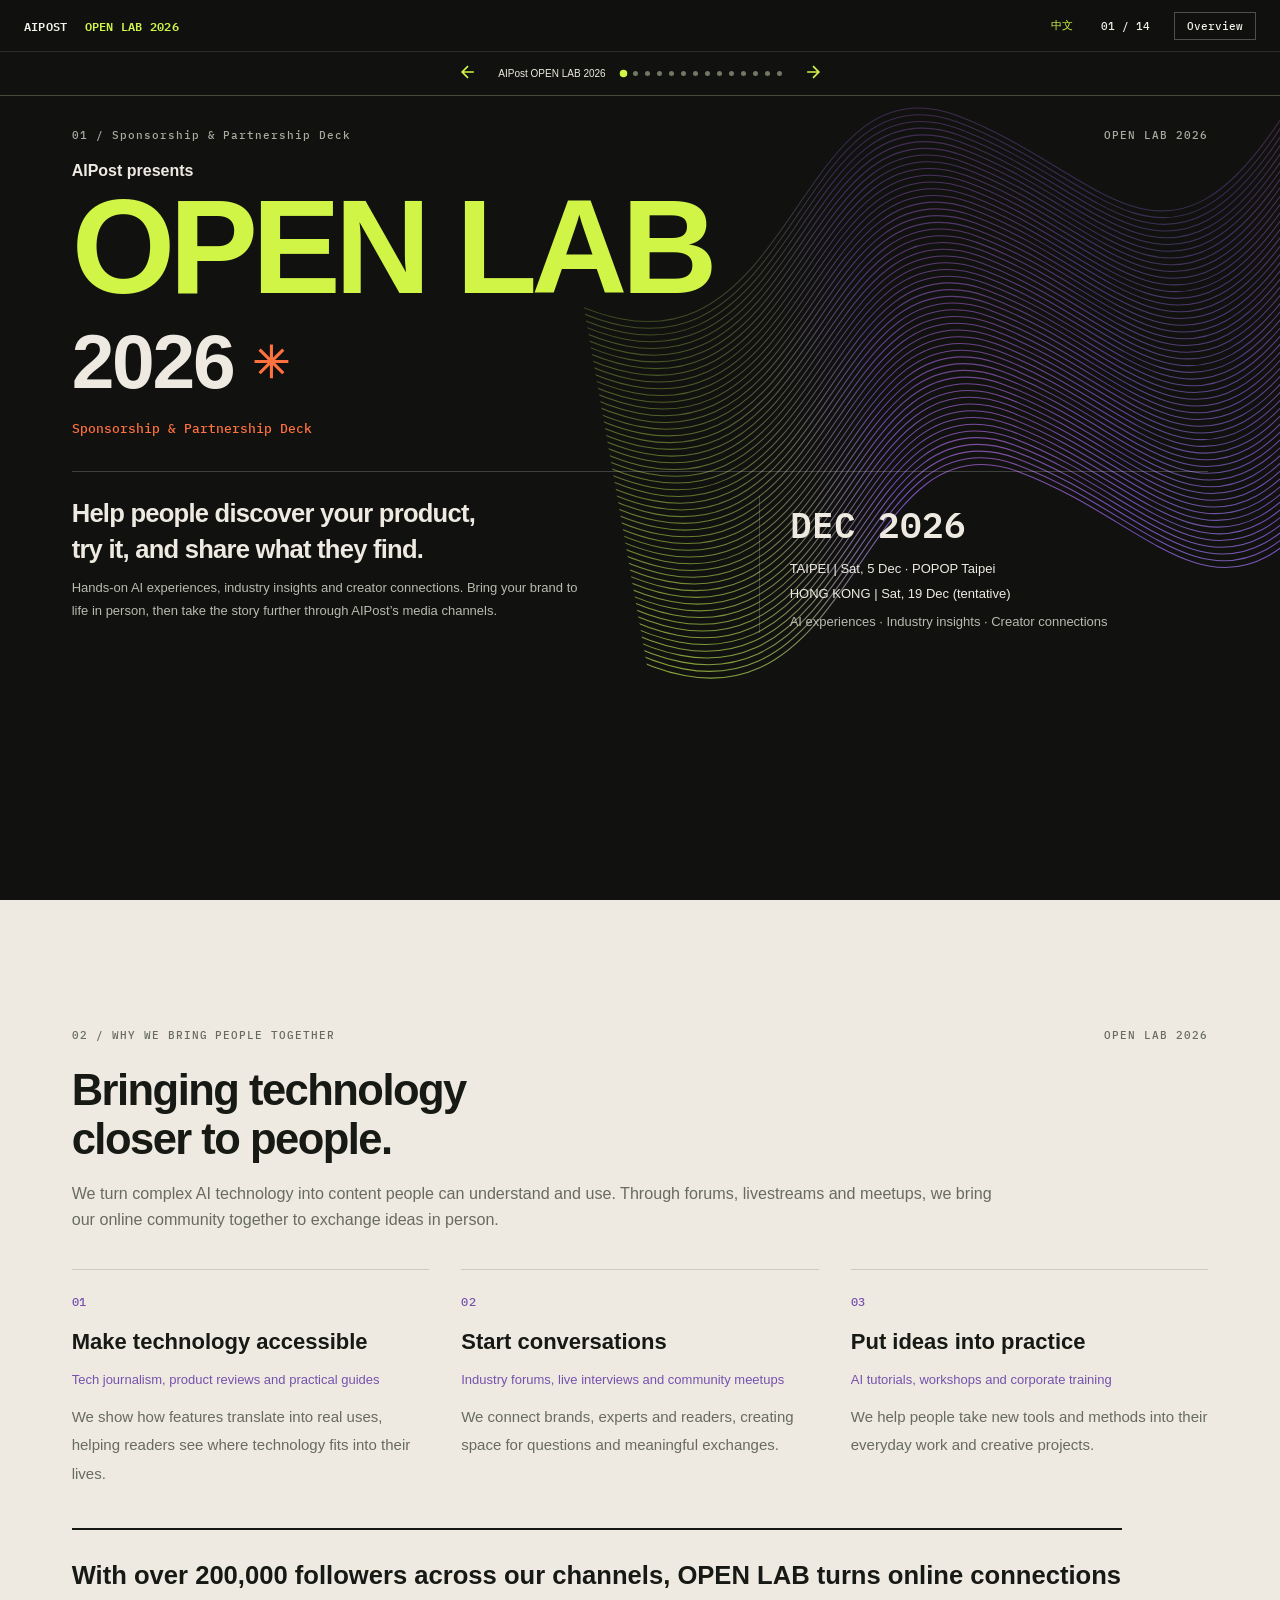
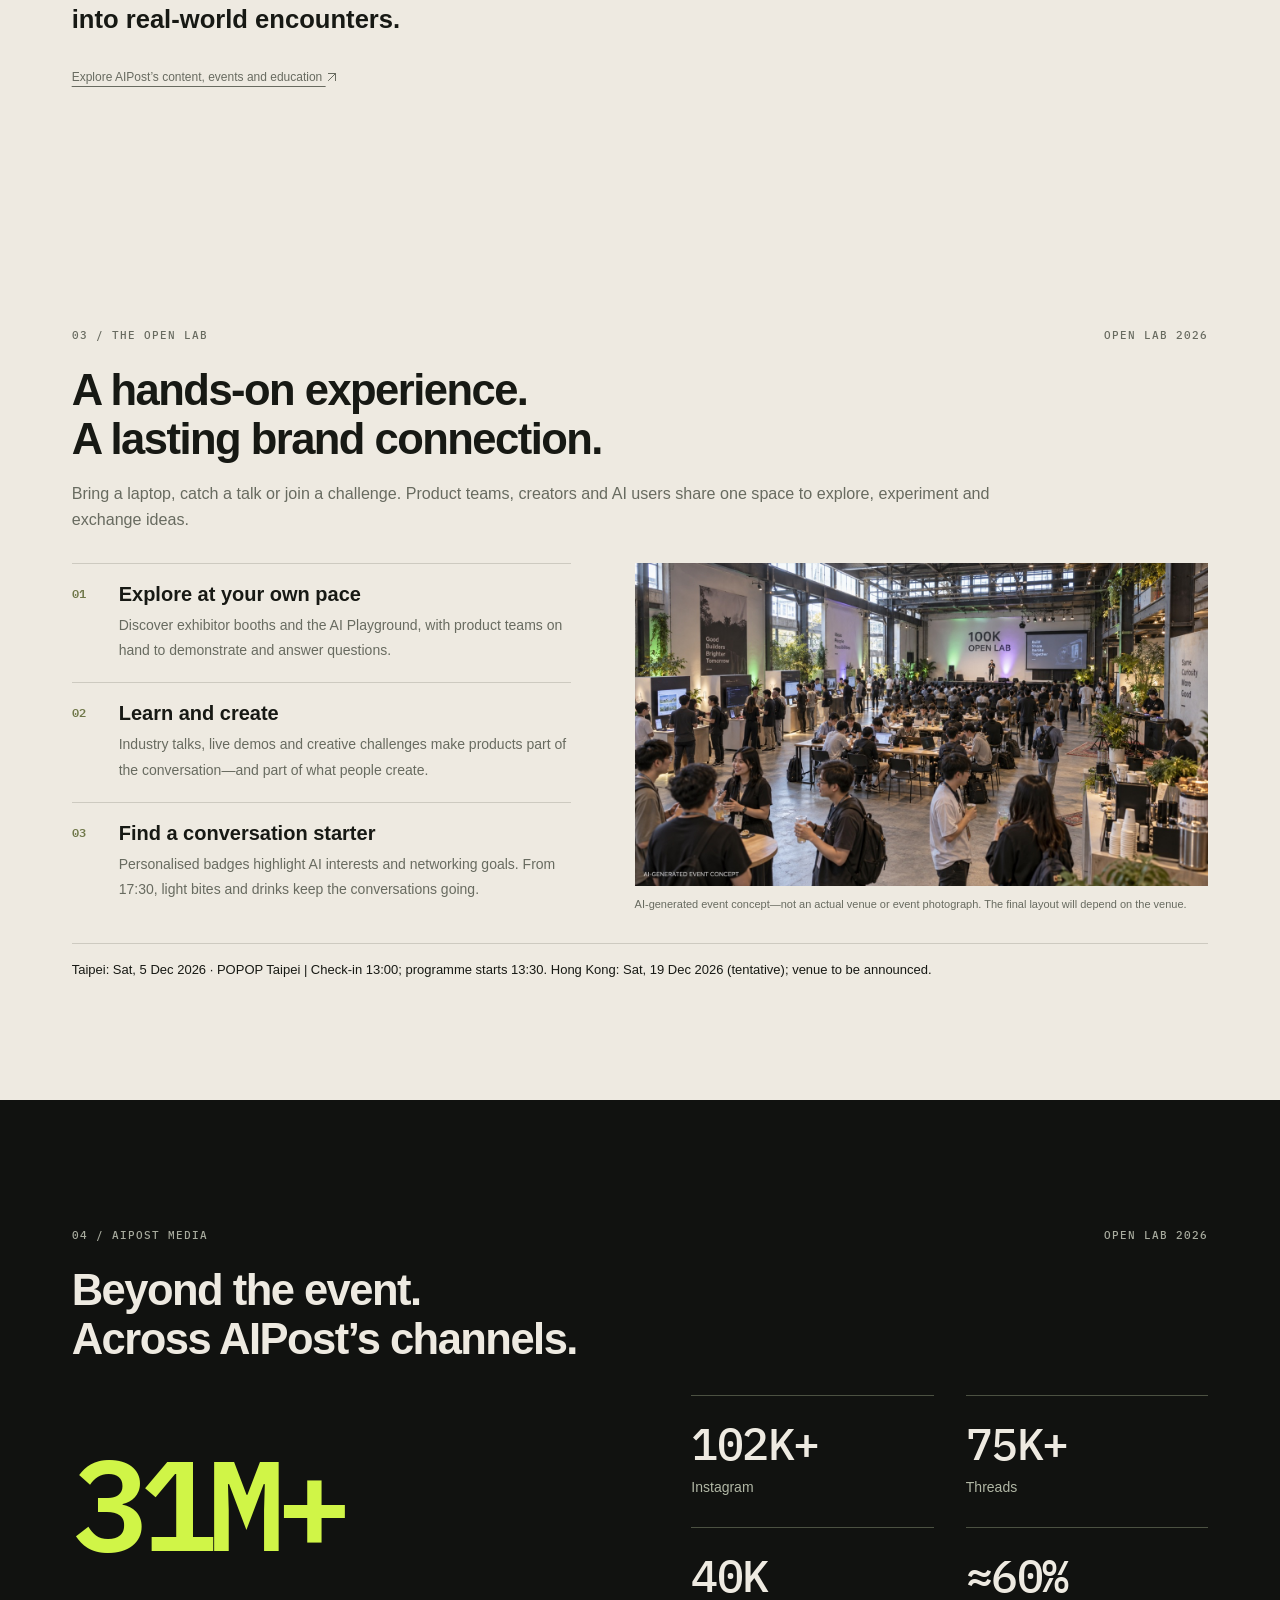
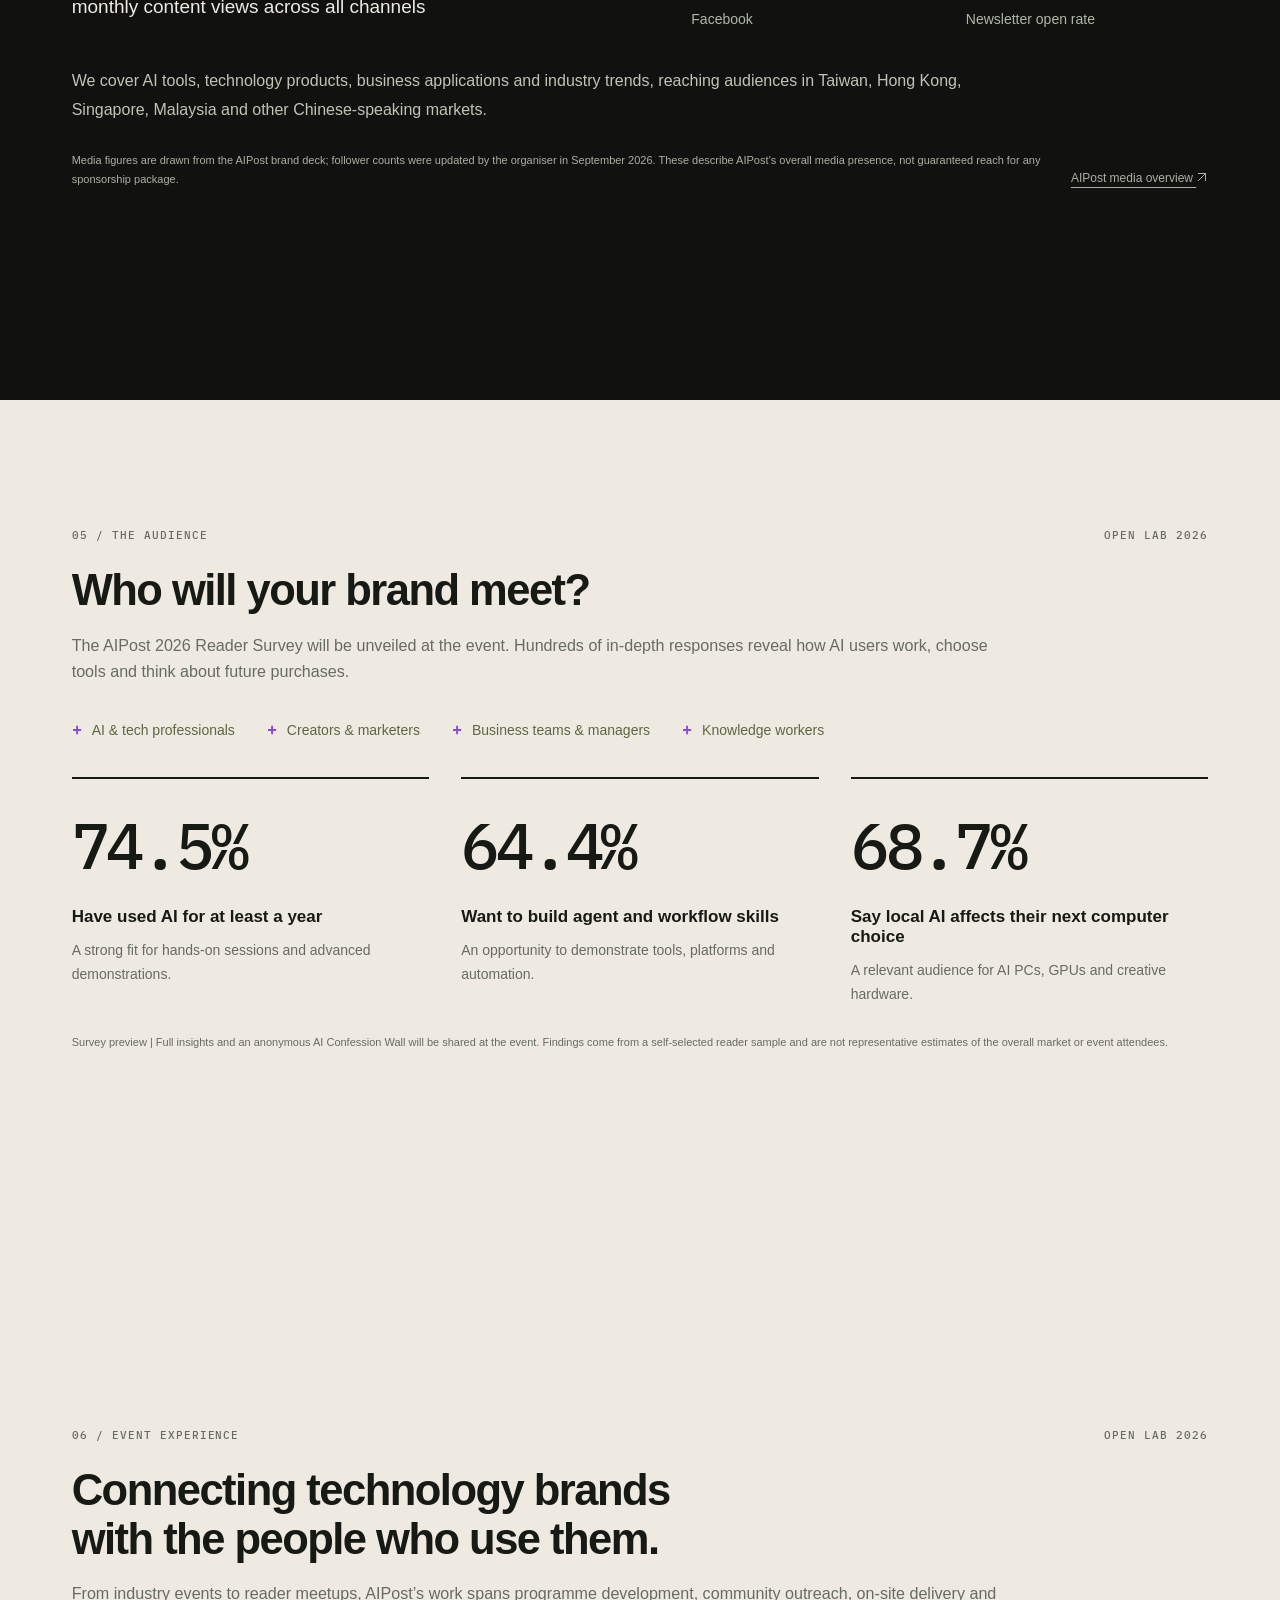
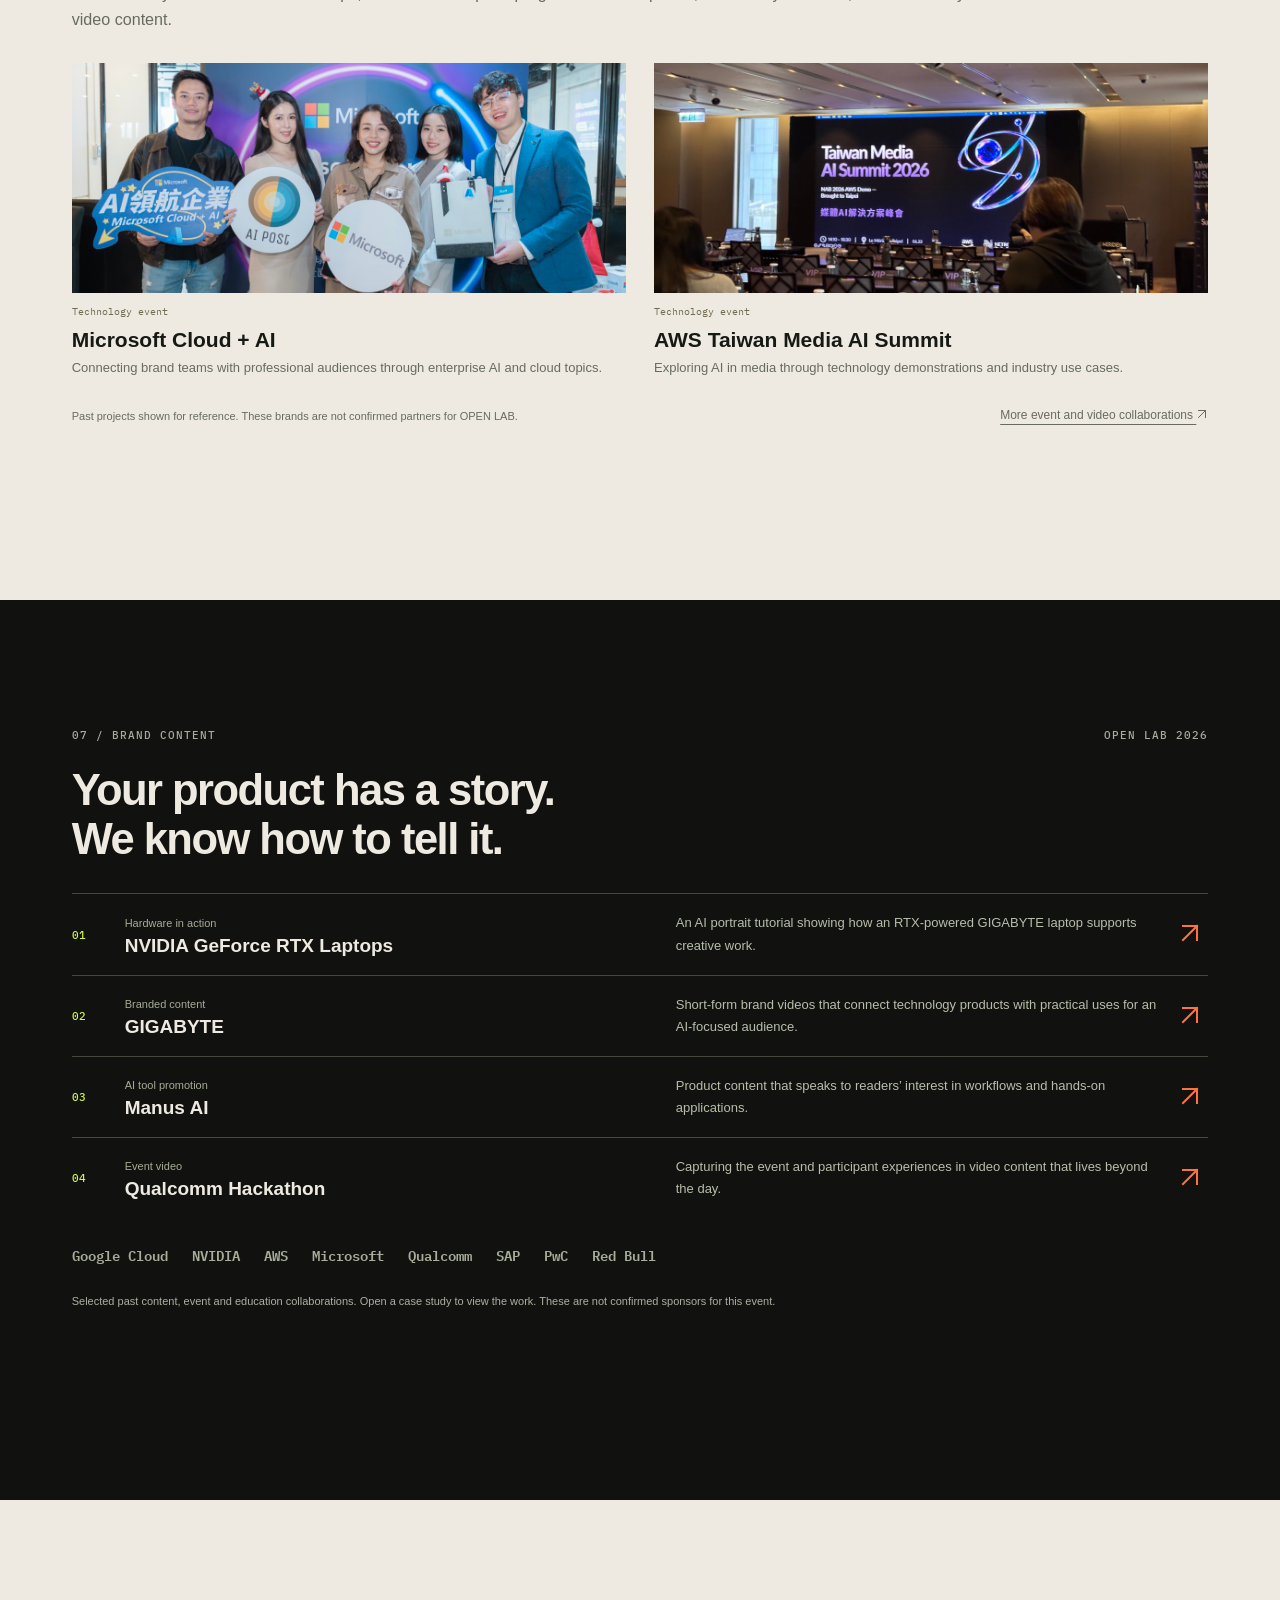
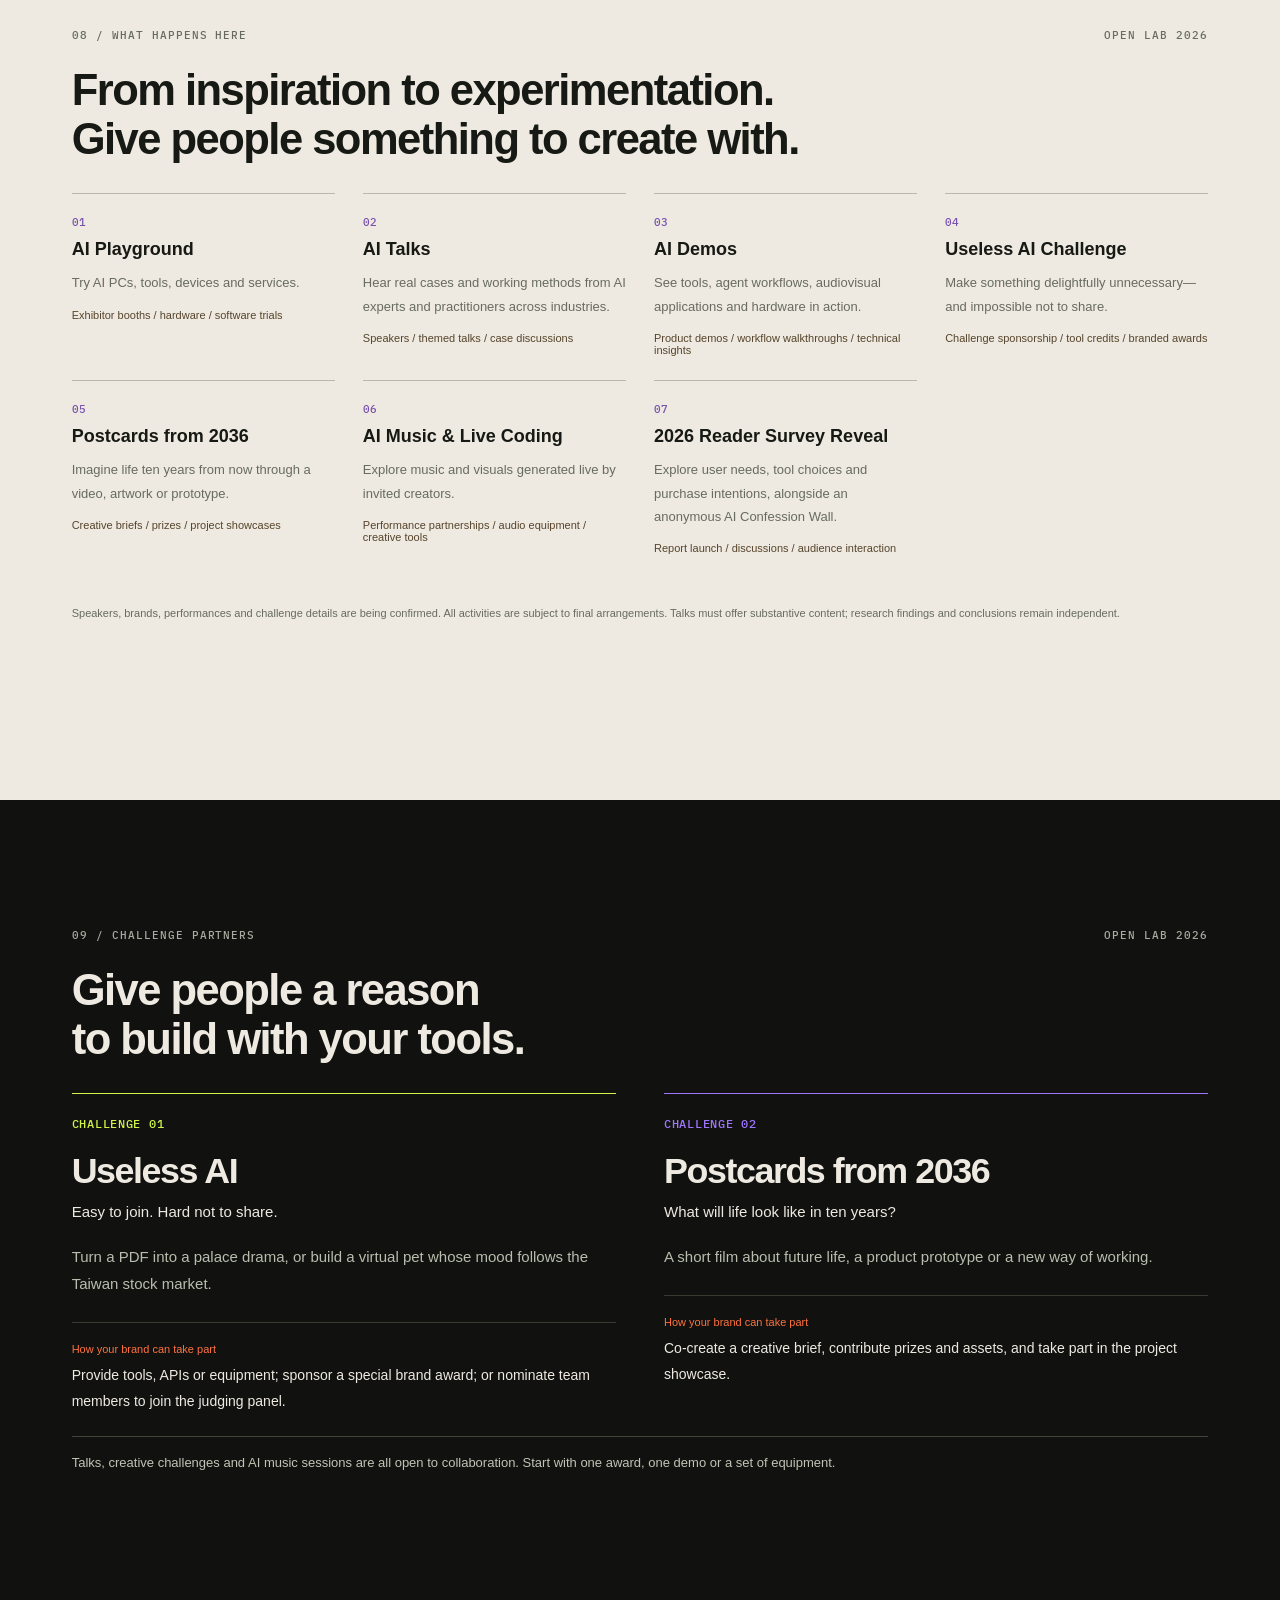
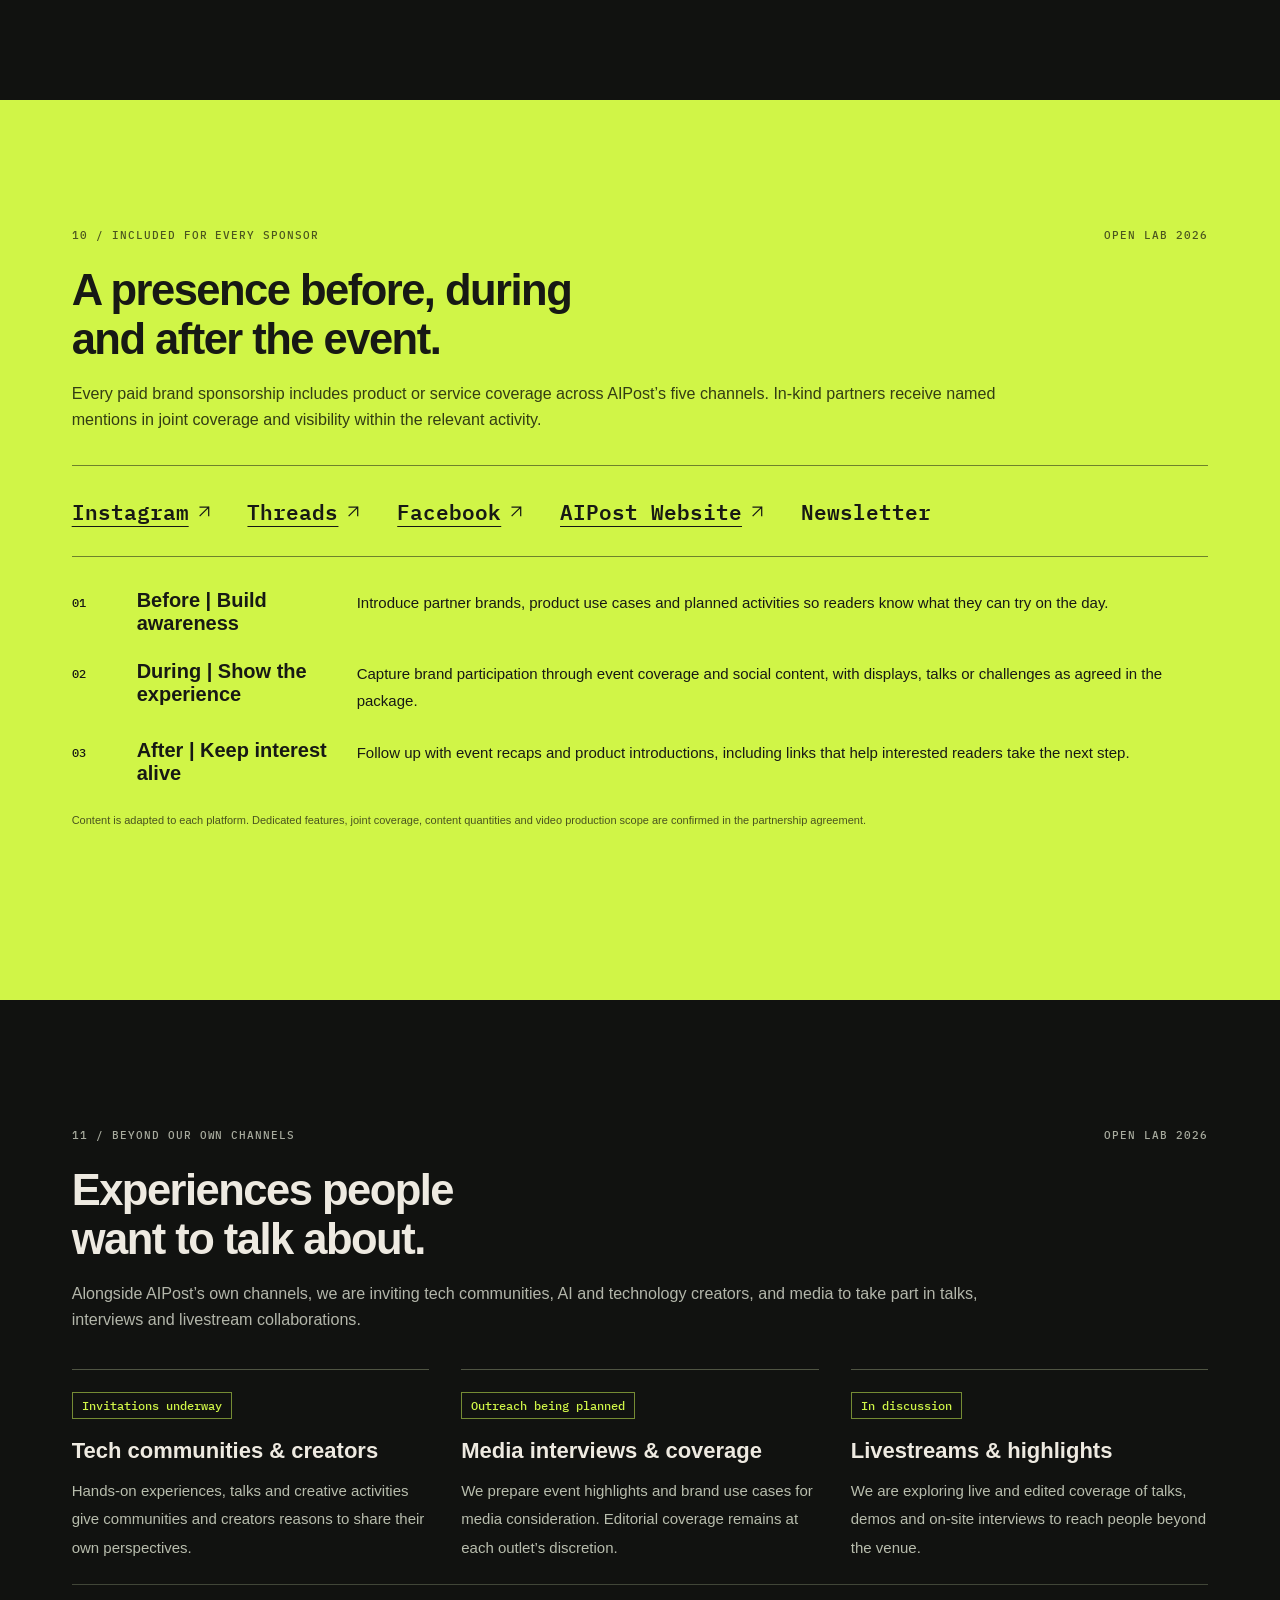
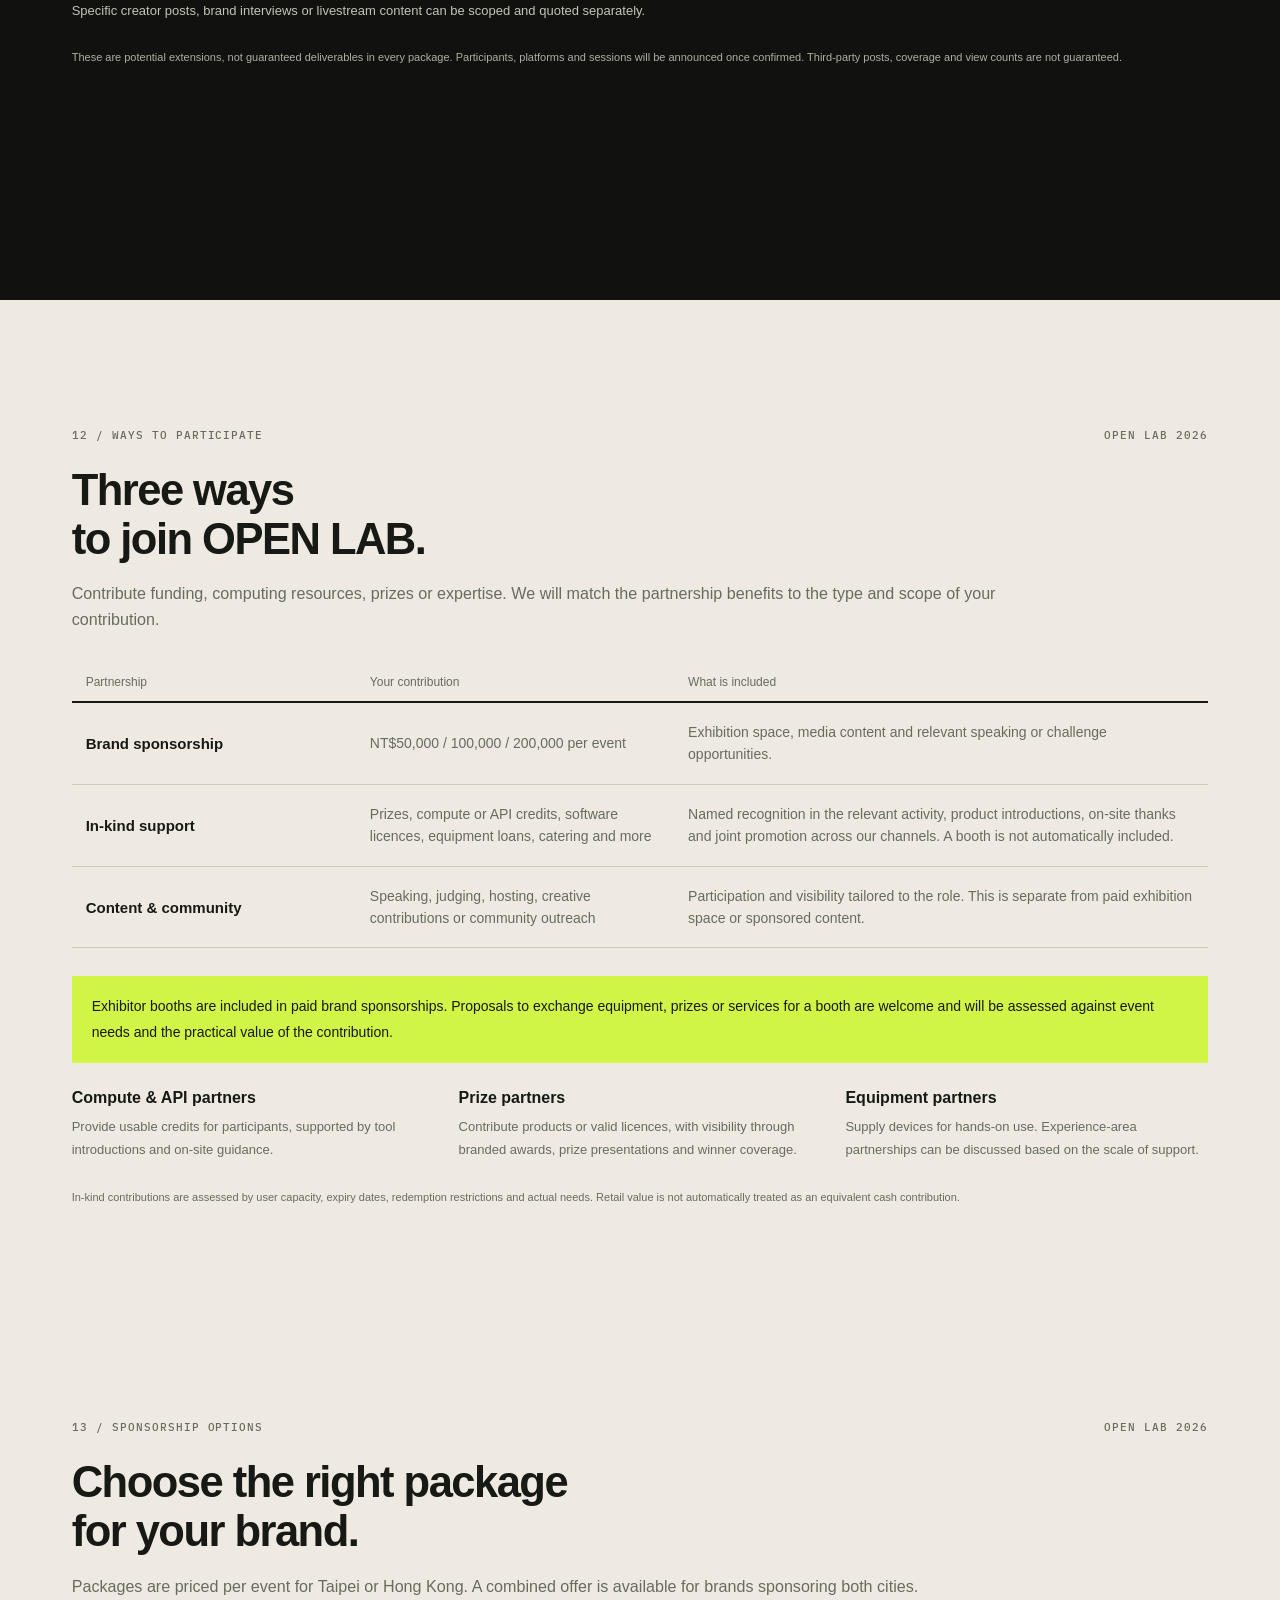
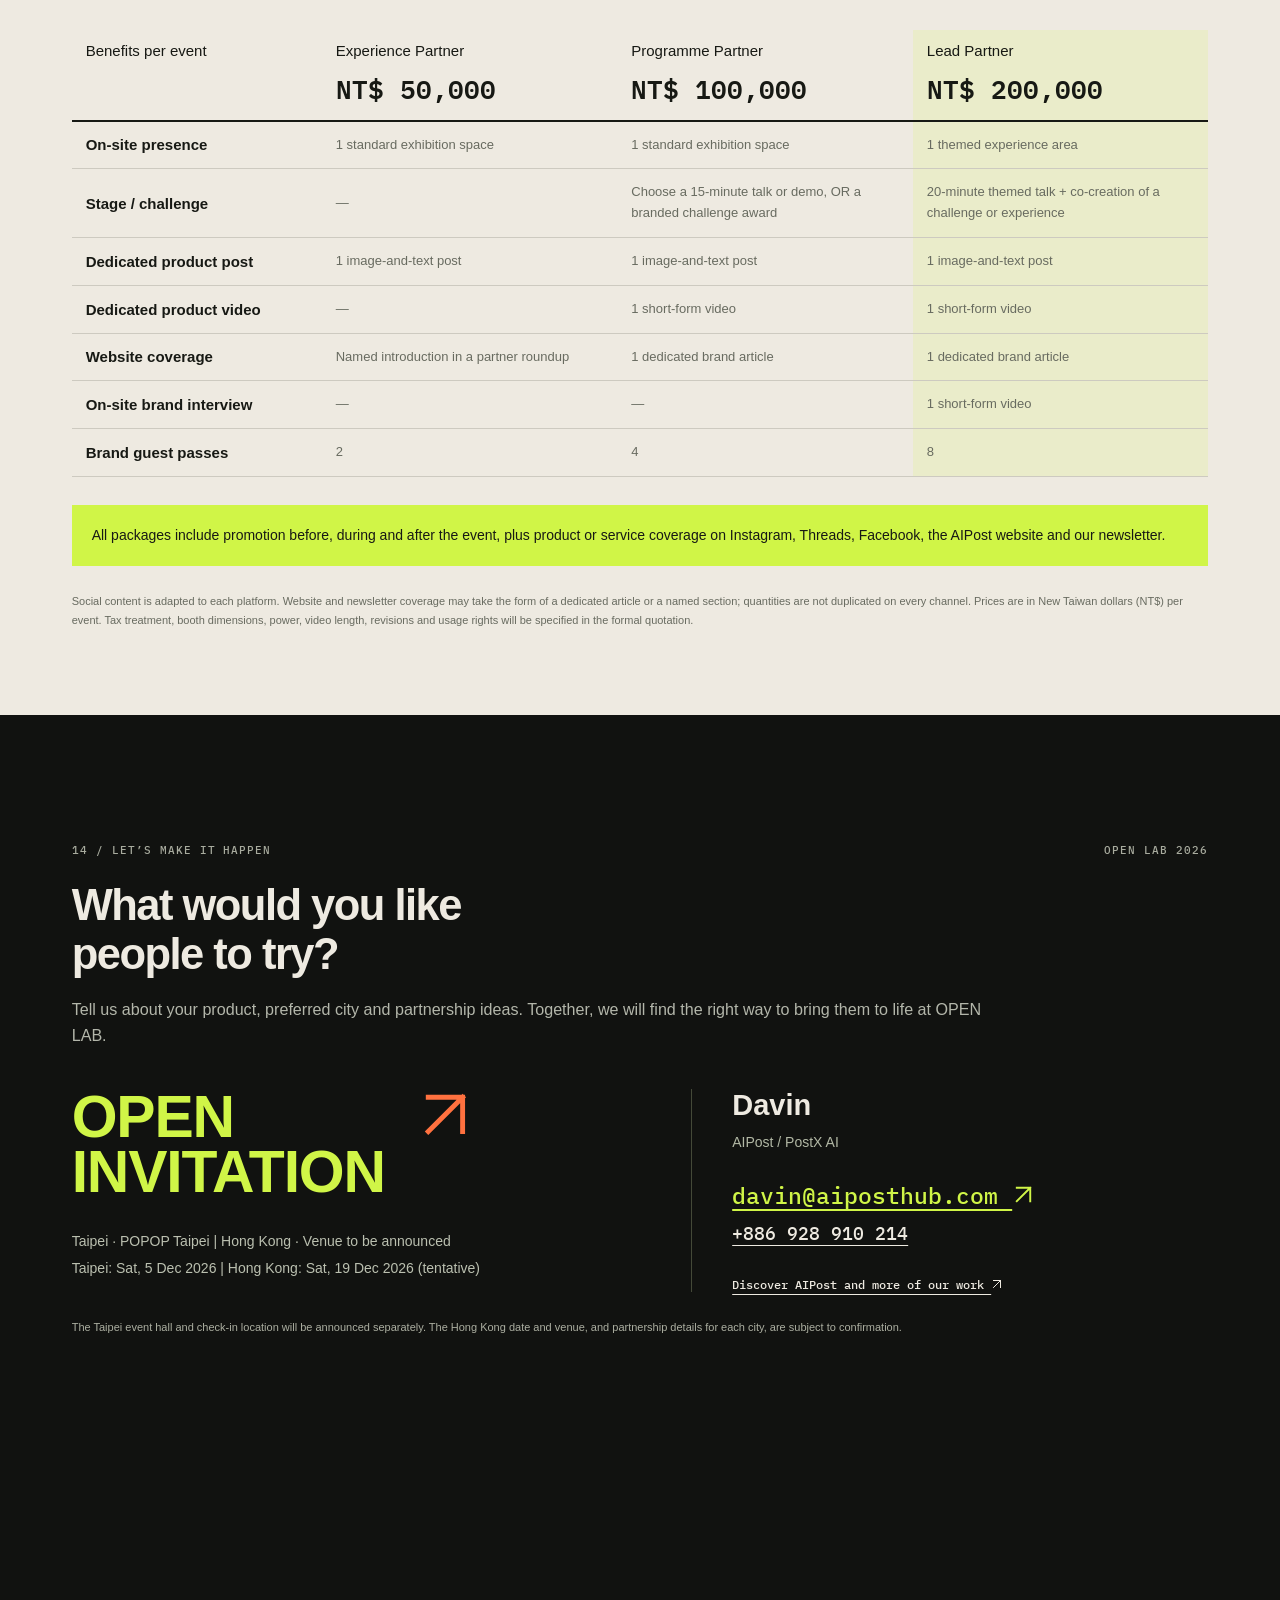
==== en/index.html @ 41d1b1c0 "Add complete English OPEN LAB partnership deck and language switching" ====
<!doctype html>
<html lang="en">
<head>
  <meta charset="utf-8">
  <meta name="viewport" content="width=device-width, initial-scale=1">
  <meta name="description" content="AIPost OPEN LAB 2026: hands-on AI experiences, industry insights and creator connections. Explore sponsorship opportunities in Taipei on 5 December and Hong Kong on 19 December (tentative).">
  <title>AIPost OPEN LAB 2026 — Sponsorship &amp; Partnership Deck</title>
  <link rel="preconnect" href="https://fonts.googleapis.com">
  <link rel="preconnect" href="https://fonts.gstatic.com" crossorigin>
  <link href="https://fonts.googleapis.com/css2?family=IBM+Plex+Mono:wght@400;600&family=Noto+Sans+TC:wght@400;500;700;900&display=swap" rel="stylesheet">
  <link rel="stylesheet" href="../styles.css">
</head>
<body>
  <header class="topbar">
    <a class="brand" href="#cover">AIPOST <span>OPEN LAB 2026</span></a>
    <div class="topbar__right"><a id="languageSwitch" href="../" lang="zh-Hant" hreflang="zh-Hant" aria-label="Read in Traditional Chinese">中文</a><span id="counter">01 / 14</span><button id="overviewBtn" type="button" aria-haspopup="dialog">Overview</button></div>
  </header>

  <main id="deck"></main>
  <noscript>Please enable JavaScript to view this partnership deck. Contact: davin@aiposthub.com</noscript>

  <nav class="deck-nav" aria-label="Deck navigation">
    <button id="prevBtn" type="button" aria-label="Previous slide"><svg class="icon" viewBox="0 0 24 24" fill="none" stroke="currentColor" stroke-width="2" aria-hidden="true" focusable="false"><path d="M19 12H5m7-7-7 7 7 7"/></svg></button>
    <span id="pageTitle" class="nav-title"></span>
    <div id="dots" class="deck-nav__dots"></div>
    <button id="nextBtn" type="button" aria-label="Next slide"><svg class="icon" viewBox="0 0 24 24" fill="none" stroke="currentColor" stroke-width="2" aria-hidden="true" focusable="false"><path d="M5 12h14m-7-7 7 7-7 7"/></svg></button>
  </nav>

  <dialog id="overview" class="overview" aria-labelledby="overviewTitle">
    <div class="overview__head"><strong id="overviewTitle">Overview</strong><button id="closeOverview" type="button">Close ×</button></div>
    <div id="overviewGrid" class="overview__grid"></div>
  </dialog>

  <script src="../content.js"></script>
  <script src="../content.en.js"></script>
  <script src="../app.js"></script>
</body>
</html>
---- styles.css ----
:root {
  --black:#111210; --paper:#eeeae1; --ink:#171914; --muted:#686b60;
  --lime:#d0f547; --orange:#ff713f; --purple:#a076ff; --line:#cdcac0;
  --pad:clamp(24px,5.6vw,96px); --mono:"IBM Plex Mono",monospace;
}
*{box-sizing:border-box}
html{scroll-behavior:auto;scroll-padding-top:0}
body{margin:0;background:var(--black);color:var(--ink);font-family:"Noto Sans TC",system-ui,sans-serif;-webkit-font-smoothing:antialiased}
a{color:inherit;text-underline-offset:5px}
button{font:inherit;cursor:pointer}
button:disabled{cursor:default;opacity:.25}
button:focus-visible,a:focus-visible{outline:3px solid var(--orange);outline-offset:5px}
.topbar{position:fixed;z-index:30;top:0;left:0;right:0;height:52px;display:flex;align-items:center;justify-content:space-between;padding:0 24px;background:#111210f5;color:#f2f1ea;border-bottom:1px solid #ffffff1e}
.brand{text-decoration:none;font:600 12px var(--mono);letter-spacing:.02em}
.brand span{margin-left:10px;color:var(--lime)}
.topbar__right{display:flex;align-items:center;gap:24px;font:500 11px var(--mono)}
.topbar button{background:none;color:inherit;border:1px solid #ffffff42;padding:6px 12px;font-size:11px}
.slide{position:relative;min-height:100svh;padding:84px var(--pad) 86px;scroll-snap-align:start;background:var(--paper)}
.dark{background:var(--black);color:var(--paper)}
.lime{background:var(--lime)}
.eyebrow{display:flex;justify-content:space-between;gap:20px;font:500 11px var(--mono);letter-spacing:.09em;margin-bottom:24px;color:var(--muted)}
.dark .eyebrow{color:#a8ab9e}
.lime .eyebrow{color:#4b561e}
.slide-heading{margin-bottom:30px}
h1,h2,h3,h4,p,figure{margin:0}
.slide-heading h2{font-size:clamp(34px,3.65vw,57px);line-height:1.22;font-weight:900;letter-spacing:-.035em;text-wrap:balance}
.slide-heading>p{max-width:940px;font-size:clamp(15px,1.26vw,19px);line-height:1.7;margin-top:18px;color:var(--muted)}
.dark .slide-heading>p{color:#b3b6aa}
.lime .slide-heading>p{color:#333d13}
.slide-foot{margin-top:26px;display:flex;gap:20px;justify-content:space-between;align-items:end;font-size:11px;color:var(--muted);line-height:1.7}
.dark .slide-foot{color:#acafa1}
.lime .slide-foot{color:#4a541f}
.source-link{font-size:12px;white-space:normal;flex-shrink:0}
.mono{font:500 12px var(--mono);letter-spacing:.06em}
.slide--cover{isolation:isolate;display:flex;flex-direction:column;overflow:hidden}
.slide--cover .eyebrow{margin-bottom:20px}
.cover-host{font-size:16px;font-weight:700;margin-bottom:0}
.cover-type{position:relative;z-index:2}
.cover-type h1{display:flex;flex-direction:column;width:max-content;max-width:100%;font-family:Impact,"Arial Black",sans-serif;font-weight:900}
.hundred{color:var(--lime);font-size:clamp(100px,13.1vw,205px);line-height:.97;letter-spacing:-.045em}
.icon{display:inline-block;width:1em;height:1em;vertical-align:-.12em;flex-shrink:0}
.asterisk{display:inline-block;font-size:.48em;line-height:1;vertical-align:35%;margin-left:20px;color:var(--orange)}
.openlab{font-size:clamp(51px,7.1vw,108px);line-height:1;letter-spacing:-.045em}
.deck-label{font:500 13px var(--mono);margin-top:18px;color:var(--orange)}
.signal{position:absolute;right:-8%;top:30px;width:61%;height:77%;z-index:0;opacity:.82;transform:rotate(-10deg);pointer-events:none}
.cover-bottom{position:relative;z-index:2;display:grid;grid-template-columns:1.3fr 1fr;gap:8vw;margin-top:34px;border-top:1px solid #ffffff32;padding-top:24px}
.cover-bottom h2{font-size:clamp(21px,2vw,29px);line-height:1.4;letter-spacing:-.03em}
.cover-bottom>div>p{font-size:13px;color:#b8baaf;line-height:1.7;max-width:510px;margin-top:10px}
.cover-spec{padding-left:30px;border-left:1px solid #ffffff32}
.cover-spec>strong{font:600 clamp(26px,2.8vw,40px) var(--mono)}
.city-labels{display:flex;flex-wrap:wrap;gap:10px 24px;font-size:13px;margin-top:10px}
.cover-spec p b{font:600 24px var(--mono);color:var(--lime);margin-right:10px}
.experience-grid{display:grid;grid-template-columns:1fr 1.15fr;gap:5vw;align-items:start}
.editorial-list article{display:grid;grid-template-columns:35px 1fr;gap:12px;padding:19px 0;border-top:1px solid var(--line)}
.editorial-list article>span{font:600 12px var(--mono);color:#70784a}
.editorial-list h3{font-size:20px;margin-bottom:7px}
.editorial-list p{font-size:14px;line-height:1.8;color:var(--muted)}
.experience-grid figure img{width:100%;height:285px;object-fit:cover;object-position:50% 64%;display:block}
figcaption{font-size:11px;color:var(--muted);margin-top:10px;line-height:1.6}
.fact-strip{border-top:1px solid var(--line);padding-top:16px;margin-top:22px;line-height:1.6;font-size:13px}
.dark .fact-strip{border-color:#414638;color:#c0c4b4}
.reach-grid{display:grid;grid-template-columns:1.05fr 1fr;gap:6vw;align-items:center;margin-top:32px}
.reach-lead strong{font:600 clamp(64px,10vw,155px) var(--mono);letter-spacing:-.07em;color:var(--lime);display:block}
.reach-lead>span{font-size:19px}
.metric-grid{display:grid;grid-template-columns:1fr 1fr;gap:32px}
.metric-grid article{border-top:1px solid #4c5142;padding-top:18px}
.metric-grid strong{font:500 clamp(33px,3.5vw,54px) var(--mono);letter-spacing:-.035em;display:block}
.metric-grid span{display:block;font-size:14px;color:#b1b7a5;margin-top:7px}
.reach-foot{margin-top:40px;font-size:16px;line-height:1.8;max-width:900px;color:#c0c4b5}
.audience-groups{display:flex;flex-wrap:wrap;gap:12px 32px;margin:30px 0;font-size:14px;color:#5e6644}
.audience-groups span:before{content:"+";color:#8b48db;font:600 17px var(--mono);margin-right:10px}
.stat-columns{display:grid;grid-template-columns:repeat(3,1fr);gap:32px;margin-top:35px}
.stat-columns article{padding-top:24px;border-top:2px solid var(--ink)}
.stat-columns strong{font:500 clamp(42px,5vw,76px) var(--mono);letter-spacing:-.05em}
.stat-columns h3{font-size:17px;margin-top:20px}
.stat-columns p{font-size:14px;color:var(--muted);line-height:1.7;margin-top:12px}
.proof-grid{display:grid;grid-template-columns:1fr 1fr;gap:28px}
.proof-grid img{width:100%;height:230px;object-fit:cover;display:block}
.proof-grid figure:nth-child(2) img{object-position:50% 76%}
.proof-grid figcaption>span{font:400 10px var(--mono);color:#726b53}
.proof-grid h3{font-size:21px;line-height:1.4;color:var(--ink);margin:4px 0}
.proof-grid p{font-size:13px}
.case-list a{display:grid;grid-template-columns:35px 1.1fr 1fr 30px;gap:18px;align-items:center;padding:18px 0;border-top:1px solid #45483c;text-decoration:none}
.case-list a:hover h3{color:var(--lime)}
.case-no{font:500 11px var(--mono);color:var(--lime)}
.case-list small{font-size:11px;color:#a6ac96}
.case-list h3{font-size:19px;margin-top:4px}
.case-list p{font-size:13px;line-height:1.7;color:#b7bdab}
.case-list a>span:last-child{font-size:24px;color:var(--orange)}
.partner-names{display:flex;flex-wrap:wrap;gap:10px 24px;margin-top:25px;font:600 14px var(--mono);color:#a8ad9a}
.program-grid{display:grid;grid-template-columns:repeat(3,1fr);gap:0 28px}
.program-grid article{border-top:1px solid #b9b8ab;padding:18px 0 24px}
.program-no{font:500 11px var(--mono);color:#7751ae}
.program-grid h3{font-size:18px;margin:9px 0 11px}
.program-grid p{font-size:13px;line-height:1.8;color:var(--muted)}
.program-grid small{display:block;margin-top:14px;color:#56442b;font-size:11px}
.challenge-grid{display:grid;grid-template-columns:1fr 1fr;gap:48px}
.challenge-grid article{border-top:1px solid var(--lime);padding-top:20px}
.challenge-grid .mono{color:var(--lime)}
.challenge-grid h3{font-size:clamp(24px,2.8vw,40px);letter-spacing:-.04em;line-height:1.2;margin:18px 0 10px}
.challenge-grid article:nth-child(2){border-color:var(--purple)}
.challenge-grid article:nth-child(2) .mono{color:var(--purple)}
.challenge-grid h4{font-size:15px;font-weight:500}
.example{color:#b8bdad;line-height:1.8;font-size:15px;margin-top:23px}
.challenge-role{border-top:1px solid #373b30;margin-top:25px;padding-top:16px}
.challenge-role span{font-size:11px;color:var(--orange)}
.challenge-role p{font-size:14px;line-height:1.8;margin-top:6px}
.channel-strip{display:flex;flex-wrap:wrap;gap:12px 36px;border-top:1px solid #6e822b;border-bottom:1px solid #6e822b;padding:23px 0;margin:32px 0;font:600 clamp(17px,1.65vw,25px) var(--mono)}
.channel-strip a{display:inline-flex;align-items:center;gap:8px;min-height:44px;text-decoration:underline;text-decoration-thickness:1px;text-underline-offset:6px}
.channel-strip a .icon{width:.7em;height:.7em}
.channel-strip a:hover{color:#465219}
.channel-strip>span{display:inline-flex;align-items:center;min-height:44px}
.visibility-list article{display:grid;grid-template-columns:45px 200px 1fr;gap:20px;align-items:start;margin-bottom:25px}
.visibility-list article>span{font:500 12px var(--mono);padding-top:6px}
.visibility-list h3{font-size:20px}
.visibility-list p{font-size:15px;line-height:1.8}
.table-wrap table{width:100%;border-collapse:collapse;text-align:left}
table thead th{font-size:12px;color:var(--muted);font-weight:500;padding:12px 14px;border-bottom:2px solid var(--ink)}
table tbody th{font-size:15px;width:25%;font-weight:700}
table tbody td{font-size:14px;color:var(--muted);line-height:1.6}
table tbody td:nth-child(2){width:28%}
table tbody th,table tbody td{padding:18px 14px;border-bottom:1px solid var(--line)}
.scope-grid{display:grid;grid-template-columns:repeat(3,1fr);gap:32px;margin-top:42px}
.scope-grid article{border-top:3px solid var(--ink);padding-top:22px}
.scope-grid .mono{color:#8453ad}
.scope-grid h3{font-size:28px;margin:28px 0 20px}
.scope-grid p{font-size:15px;color:var(--muted);line-height:1.7}
.scope-grid article>div{margin-top:25px;padding-top:20px;border-top:1px solid var(--line);font-size:16px;font-weight:600;line-height:1.7}
.scope-grid .package-price{font:600 clamp(29px,3vw,44px) var(--mono);letter-spacing:-.05em;margin:20px 0 14px}
.package-price small{font-size:13px;letter-spacing:0}
.package-label{display:block;font-size:11px;font-weight:400;color:var(--muted);margin-bottom:7px}
.scope-grid ul{padding-left:18px;margin:16px 0 0;font-size:14px;line-height:1.9;color:var(--muted)}
.package-common{margin-top:28px;padding:18px 20px;background:var(--lime);font-size:14px;line-height:1.8}
.contact-grid{display:grid;grid-template-columns:1fr 1fr;gap:8vw;margin-top:40px}
.event-stamp strong{position:relative;display:block;width:max-content;color:var(--lime);font:900 clamp(33px,4.6vw,65px)/.95 Impact,"Arial Black",sans-serif;letter-spacing:-.02em}
.event-stamp strong span{position:absolute;color:var(--orange);left:110%;top:-4px}
.event-stamp p{margin-top:28px;color:#bbc0b0;font-size:14px;line-height:1.9}
address{display:flex;flex-direction:column;font-style:normal;border-left:1px solid #444938;padding-left:40px;gap:12px}
address>span{font-size:29px;font-weight:700}
address>p{color:#b2b8a5;font-size:14px}
address>a{width:fit-content;font:500 18px var(--mono)}
address .email{color:var(--lime);font-size:clamp(16px,1.8vw,26px);margin-top:18px}
address .source-link{font-size:12px;margin-top:20px}
.deck-nav{position:fixed;z-index:40;bottom:16px;left:50%;transform:translateX(-50%);display:flex;gap:15px;align-items:center;background:#111210f2;color:var(--paper);padding:8px 12px;border:1px solid #676c51;box-shadow:0 8px 35px #0002}
.deck-nav>button{width:31px;height:28px;border:0;color:var(--lime);background:transparent;font-size:20px}
.nav-title{font-size:10px;max-width:210px;overflow:hidden;white-space:nowrap;text-overflow:ellipsis}
.deck-nav__dots{display:flex;gap:7px}
.deck-nav__dots button{border:0;padding:0;width:5px;height:5px;border-radius:50%;background:#717864}
.deck-nav__dots button.active{background:var(--lime);transform:scale(1.5)}
.overview{width:min(1000px,94vw);max-height:85svh;border:1px solid #737964;background:var(--black);color:var(--paper);padding:28px}
.overview::backdrop{background:#111210db;backdrop-filter:blur(9px)}
.overview__head{display:flex;justify-content:space-between;align-items:center;margin-bottom:24px}
.overview__head button{color:var(--paper);background:none;border:0}
.overview__grid{display:grid;grid-template-columns:repeat(3,1fr);gap:14px}
.overview__grid button{background:none;color:inherit;border:1px solid #494e3e;min-height:115px;padding:18px;text-align:left;display:grid;gap:10px}
.overview__grid button:hover{border-color:var(--lime)}
.overview__grid span{color:var(--lime);font:500 12px var(--mono)}
.overview__grid strong{font-size:14px;font-weight:500}
.overview__grid small{font:400 10px var(--mono);color:#899178}
@media(min-width:1500px){.slide{padding-top:100px}.eyebrow{margin-bottom:34px}.slide-heading{margin-bottom:38px}.experience-grid figure img,.proof-grid img{height:300px}.case-list a{padding:24px 0}.program-grid article{padding:24px 0 32px}.cover-bottom{margin-top:40px}}
@media(max-width:960px){
  html{scroll-snap-type:none}
  .slide{padding:80px 30px 90px;min-height:100svh}
  .slide-heading h2{font-size:38px}
  .cover-type h1 .hundred{font-size:120px}.cover-type h1 .openlab{font-size:64px}
  .signal{opacity:.35;width:95%;right:-35%;top:50px}
  .cover-bottom{grid-template-columns:1fr;gap:28px}
  .cover-spec{border-left:0;padding-left:0;display:grid;gap:6px}
  .experience-grid,.reach-grid{grid-template-columns:1fr;gap:30px}
  .experience-grid figure img{height:320px}
  .reach-lead strong{font-size:110px}
  .stat-columns{gap:20px}.stat-columns strong{font-size:46px}
  .program-grid{grid-template-columns:repeat(2,1fr)}
  .proof-grid h3{font-size:19px}.proof-grid img{height:200px}
  .case-list a{grid-template-columns:26px 1fr 1fr 20px}
  .visibility-list article{grid-template-columns:30px 155px 1fr;gap:12px}
  .scope-grid{gap:22px}.scope-grid h3{font-size:24px}
  .contact-grid{gap:25px}.contact-grid address{padding-left:25px}
  .edition{display:none}
}
@media(max-width:600px){
  .topbar{padding:0 15px}.brand{font-size:10px}.brand span{margin-left:5px}.topbar__right{gap:10px}
  .slide{padding:76px 22px 90px}.eyebrow{font-size:9px;letter-spacing:.03em;margin-bottom:26px}
  .slide-heading h2{font-size:31px}.slide-heading>p{font-size:14px}
  .cover-type h1 .hundred{font-size:112px}.cover-type h1 .openlab{font-size:56px}
  .cover-host{font-size:14px}.deck-label{font-size:11px}.cover-bottom h2{font-size:23px}
  .cover-bottom>div>p{font-size:13px}.signal{width:125%;right:-60%}
  .experience-grid figure img{height:255px}.fact-strip{font-size:12px}
  .reach-lead strong{font-size:91px}.metric-grid{gap:25px}.metric-grid strong{font-size:37px}
  .reach-foot{font-size:14px}
  .stat-columns{grid-template-columns:1fr;gap:24px}.stat-columns strong{font-size:62px}
  .stat-columns h3{margin-top:10px}.stat-columns p{margin-top:8px}
  .audience-groups{gap:12px 18px;font-size:12px}
  .proof-grid{grid-template-columns:1fr;gap:26px}.proof-grid img{height:auto;aspect-ratio:16/10}
  .case-list a{grid-template-columns:22px 1fr 22px;gap:10px}
  .case-list p{grid-column:2;grid-row:2}.case-list a>span:last-child{grid-column:3;grid-row:1}
  .case-list h3{font-size:18px}.partner-names{font-size:12px}
  .program-grid{grid-template-columns:1fr}.program-grid h3{font-size:22px}
  .challenge-grid{grid-template-columns:1fr;gap:36px}.challenge-grid h3{font-size:32px}
  .channel-strip{font-size:18px;gap:16px 24px}
  .visibility-list article{grid-template-columns:28px 1fr;gap:8px}
  .visibility-list p{grid-column:2;font-size:14px}.visibility-list h3{font-size:19px}
  .table-wrap{overflow-x:auto}table{min-width:530px}table tbody th,table tbody td{padding:16px 10px}
  .scope-grid{grid-template-columns:1fr;margin-top:30px;gap:35px}.scope-grid h3{margin:16px 0}
  .contact-grid{grid-template-columns:1fr;gap:35px}.contact-grid address{padding:24px 0 0;border-left:0;border-top:1px solid #444938}
  address .email{font-size:22px}.event-stamp strong{font-size:52px}
  .slide-foot{flex-direction:column;align-items:start;gap:10px;font-size:10px}
  .deck-nav{bottom:12px;gap:8px;max-width:95vw}.nav-title{max-width:220px}.deck-nav__dots{display:none}
  .overview__grid{grid-template-columns:1fr}.overview{padding:20px}
}
.resource-examples{display:grid;grid-template-columns:repeat(3,1fr);gap:24px;margin-top:26px}
.resource-examples h3{font-size:16px;margin-bottom:8px}
.resource-examples p{font-size:13px;line-height:1.8;color:var(--muted)}
.benefit-wrap{overflow-x:auto}
.benefit-table{table-layout:fixed;min-width:740px}
.benefit-table thead th{font-size:15px;color:var(--ink);vertical-align:top}
.benefit-table thead th:first-child,.benefit-table tbody th{width:22%}
.benefit-table thead strong{display:block;font:600 clamp(19px,2vw,28px) var(--mono);margin-top:9px}
.benefit-table tbody td,.benefit-table tbody td:nth-child(2){width:auto;font-size:13px}
.benefit-table tbody th,.benefit-table tbody td{padding:13px 14px}
.benefit-table th:last-child,.benefit-table td:last-child{background:#d0f54725}
.benefit-wrap:focus-visible{outline:2px solid var(--orange);outline-offset:4px}
@media(max-width:600px){.resource-examples{grid-template-columns:1fr;gap:18px}.benefit-wrap:before{content:"左右滑動查看完整三種方案 →";display:block;font-size:12px;color:var(--muted);margin-bottom:14px}}
/* Show the complete concept image, including its simulation label. */
.experience-grid figure img{height:auto;object-fit:contain;aspect-ratio:auto}
/* Keep navigation in the header, never over the lower-page copy. */
.deck-nav{top:52px;bottom:auto;left:0;right:0;transform:none;height:44px;max-width:none;justify-content:center;padding:4px 16px;background:var(--black);border:0;border-bottom:1px solid #444938;box-shadow:none}
.slide{padding-top:128px}
@media(min-width:1500px){.slide{padding-top:144px}}
@media(max-width:960px){.slide{padding-top:124px}}
@media(max-width:600px){.slide{padding-top:120px}}
@media(prefers-reduced-motion:reduce){*{scroll-behavior:auto!important}}
.cover-type h1 .openlab{font-size:clamp(58px,10.4vw,160px);color:var(--lime)}
.cover-year{font-size:clamp(44px,6vw,88px);line-height:1.05;letter-spacing:-.03em;margin-top:8px}
.story-grid,.network-grid{display:grid;grid-template-columns:repeat(3,minmax(0,1fr));gap:32px;margin-top:36px}
.story-grid article,.network-grid article{border-top:1px solid var(--line);padding-top:22px}
.story-grid .mono{color:#7751ae}.story-grid h3,.network-grid h3{font-size:24px;margin:18px 0 12px}
.story-grid h4{font-size:13px;font-weight:500;color:#7751ae;line-height:1.8}
.story-grid p,.network-grid p{font-size:15px;line-height:1.9;color:var(--muted);margin-top:12px}
.story-closing{font-size:clamp(19px,2vw,28px);font-weight:700;line-height:1.7;border-top:2px solid var(--ink);padding-top:24px;margin-top:40px;max-width:1050px}
.network-grid article{border-color:#505543}.network-grid p{color:#b8bdad}
.status-tag{font:500 12px var(--mono);color:var(--lime);border:1px solid #758b34;padding:5px 9px;display:inline-block}
.slide--program .program-grid{grid-template-columns:repeat(4,minmax(0,1fr))}
@media(max-width:960px){.slide--program .program-grid{grid-template-columns:repeat(2,minmax(0,1fr))}.story-grid,.network-grid{gap:20px}.story-grid h3,.network-grid h3{font-size:20px}}
@media(max-width:600px){.story-grid,.network-grid{grid-template-columns:1fr;gap:24px}.slide--program .program-grid{grid-template-columns:1fr}.cover-type h1 .openlab{font-size:clamp(45px,12vw,72px)}.cover-year{font-size:48px}.story-closing{font-size:20px}}
@media print{
  @page{size:A4 landscape;margin:0}
  .topbar,.deck-nav,.overview{display:none}
  html,body{background:var(--paper);print-color-adjust:exact;-webkit-print-color-adjust:exact}
  .slide{min-height:0;height:auto;padding:16mm 18mm;break-after:page;break-inside:avoid}
  .slide-heading h2{font-size:32px}.eyebrow{margin-bottom:16px}.slide-heading{margin-bottom:20px}
  .proof-grid img,.experience-grid figure img{height:180px}.cover-type h1 .hundred{font-size:120px}.cover-type h1 .openlab{font-size:70px}
  .table-wrap{overflow:visible}.source-link{white-space:normal}
}

/* Language navigation and English copy sizing. */
#languageSwitch{color:var(--lime);text-decoration:none;padding:6px 4px;white-space:nowrap}
html:lang(en) body{font-family:Arial,Helvetica,sans-serif}
html:lang(en) .slide-heading h2{font-size:clamp(30px,3.4vw,53px);line-height:1.12}
html:lang(en) .story-grid h3,html:lang(en) .network-grid h3{font-size:22px;line-height:1.25}
html:lang(en) .slide-heading>p{line-height:1.6}
html:lang(en) .slide-foot>span{flex:1;min-width:0}
html:lang(en) .slide-foot .source-link{max-width:30%}
@media(max-width:600px){
  .topbar__right{gap:8px}.topbar button{padding:6px 8px}
  html:lang(en) .slide-heading h2{font-size:30px}
  html:lang(en) .slide-foot .source-link{max-width:100%}
  html:lang(en) .benefit-wrap:before{content:"Swipe to compare all three packages →"}
}
@media(max-width:380px){.brand span{display:none}}
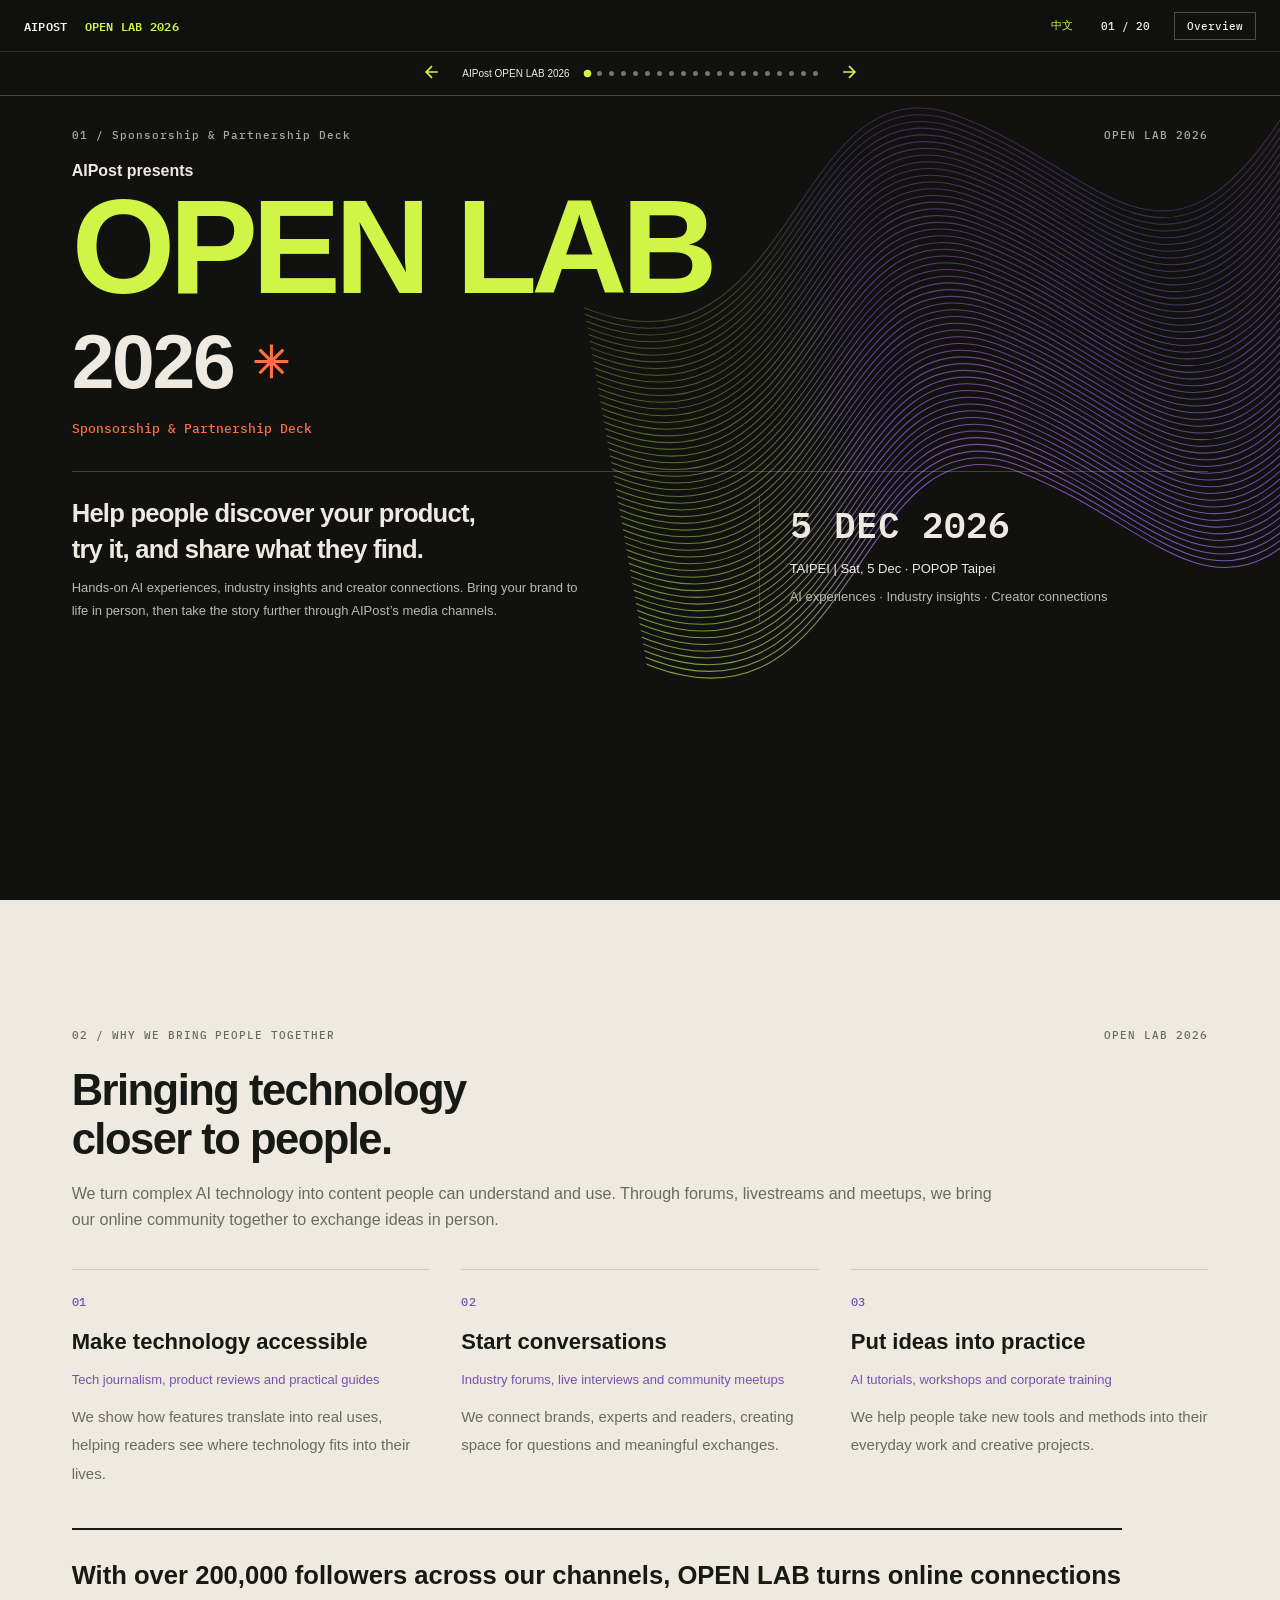
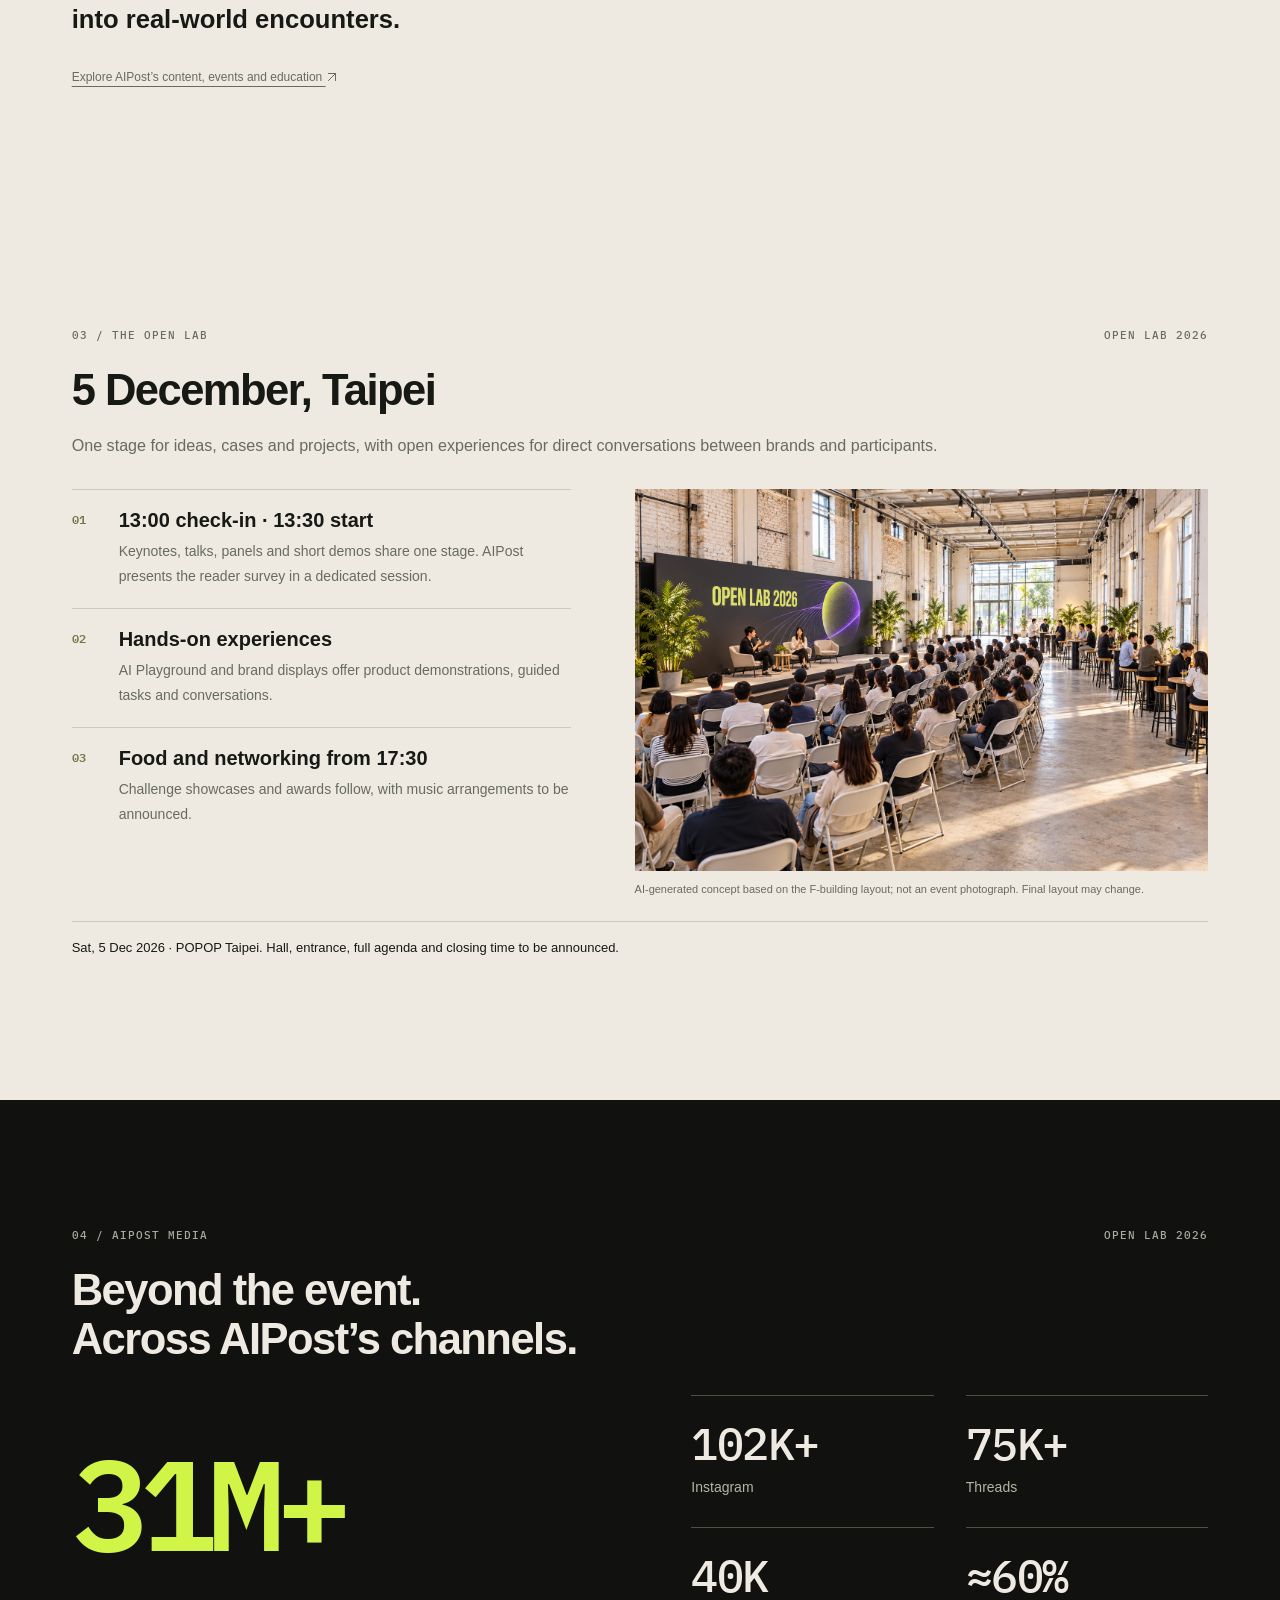
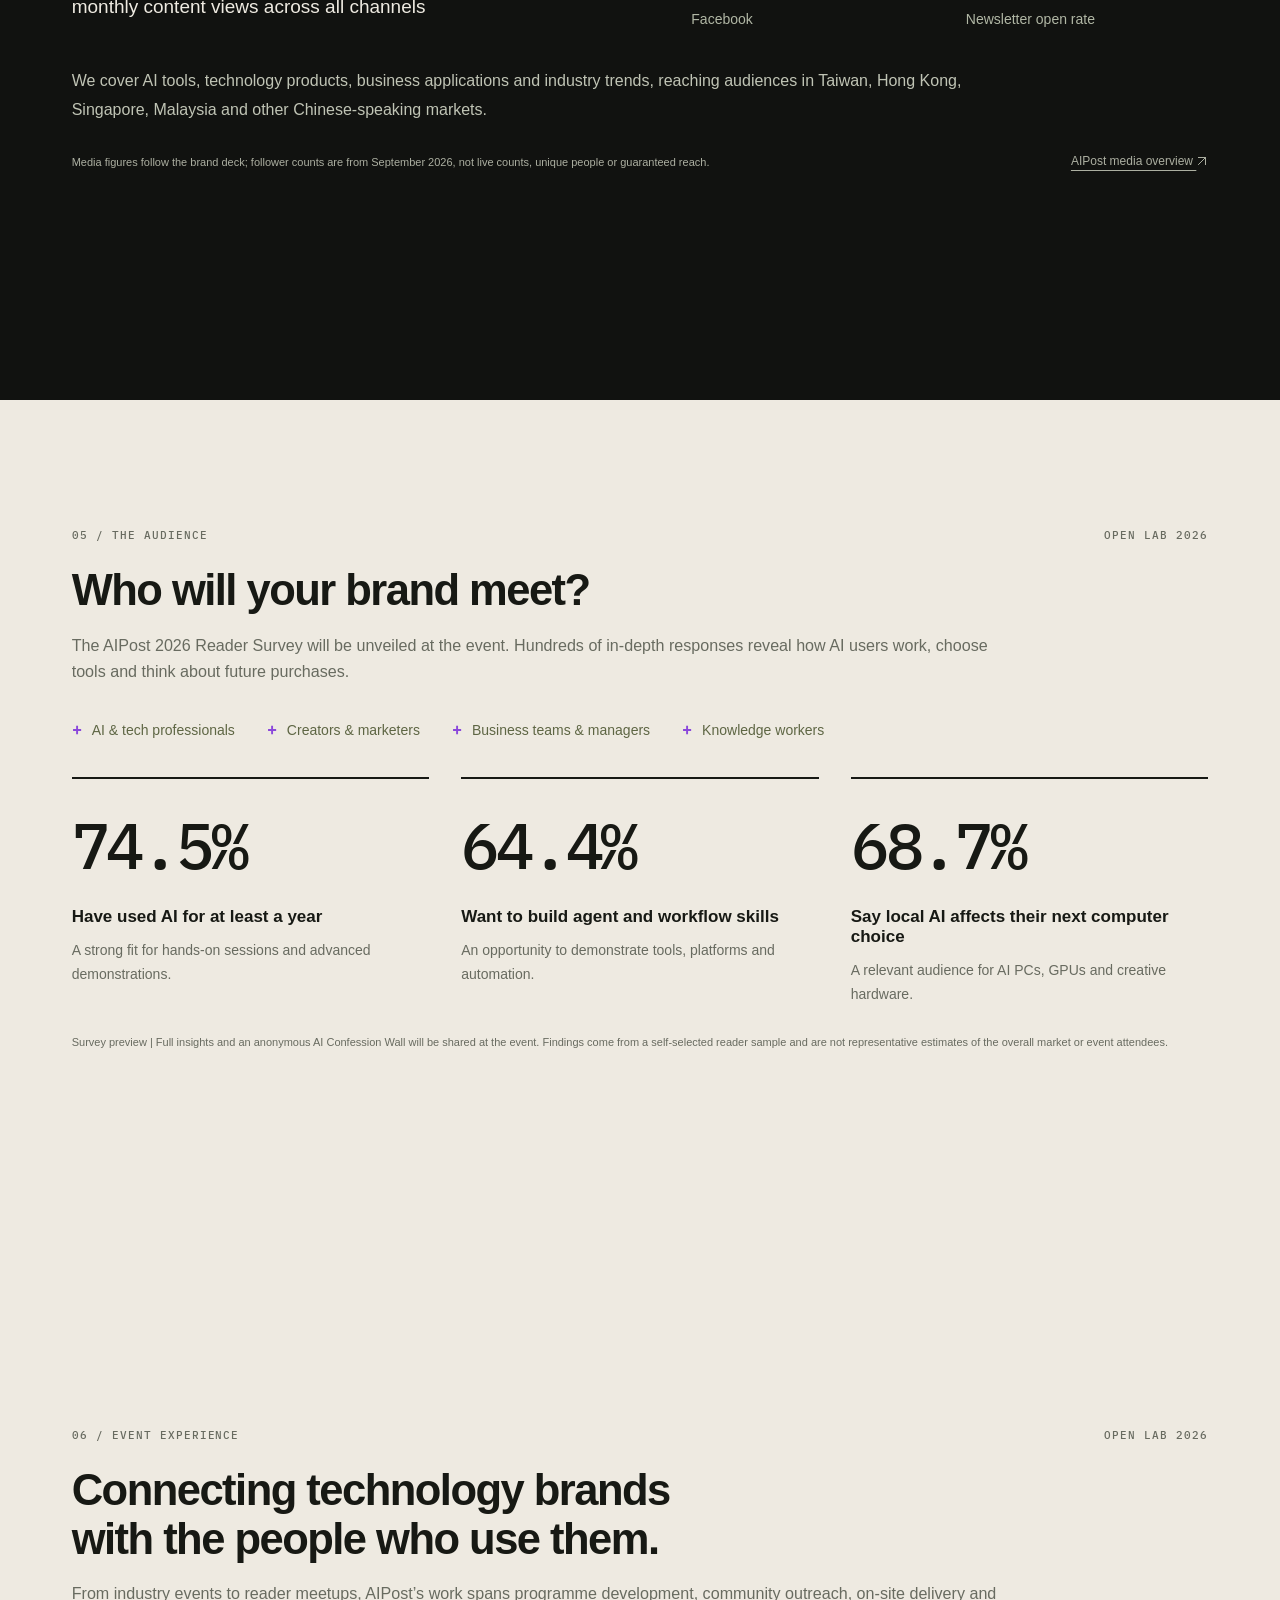
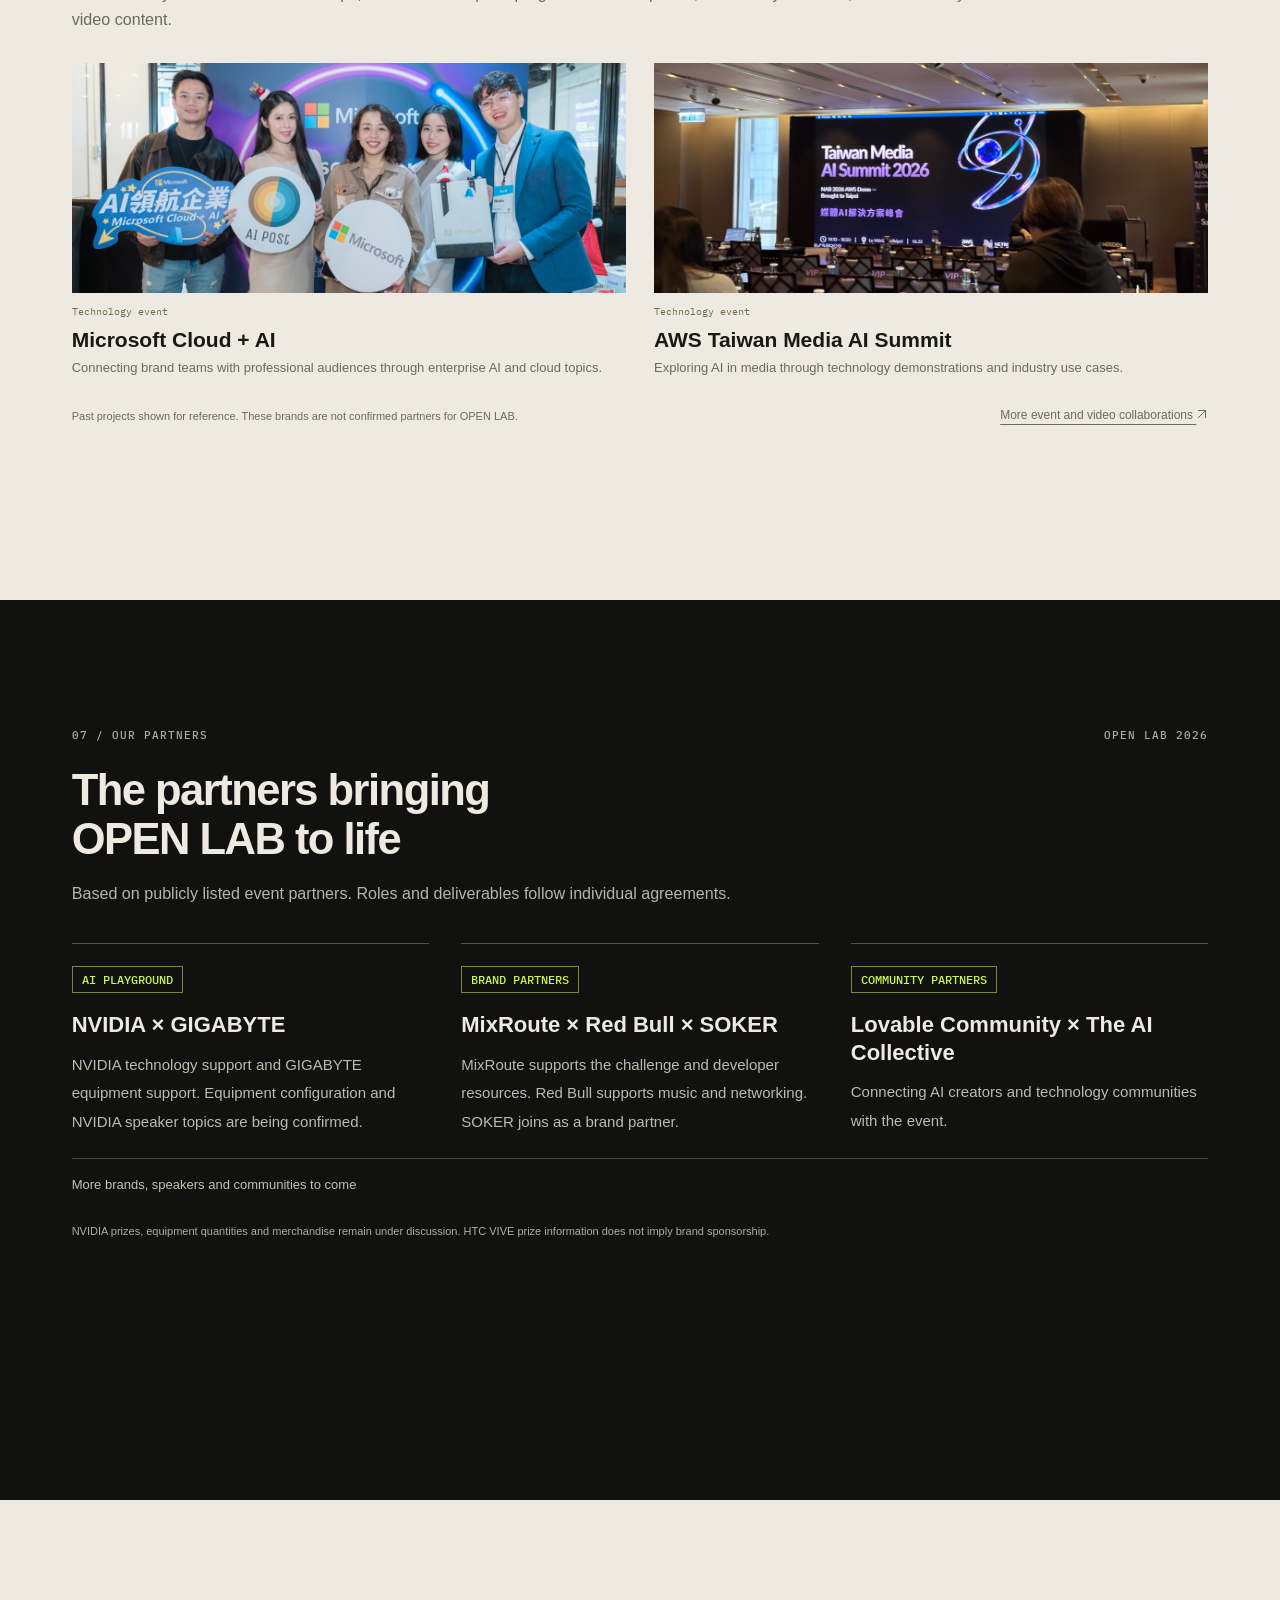
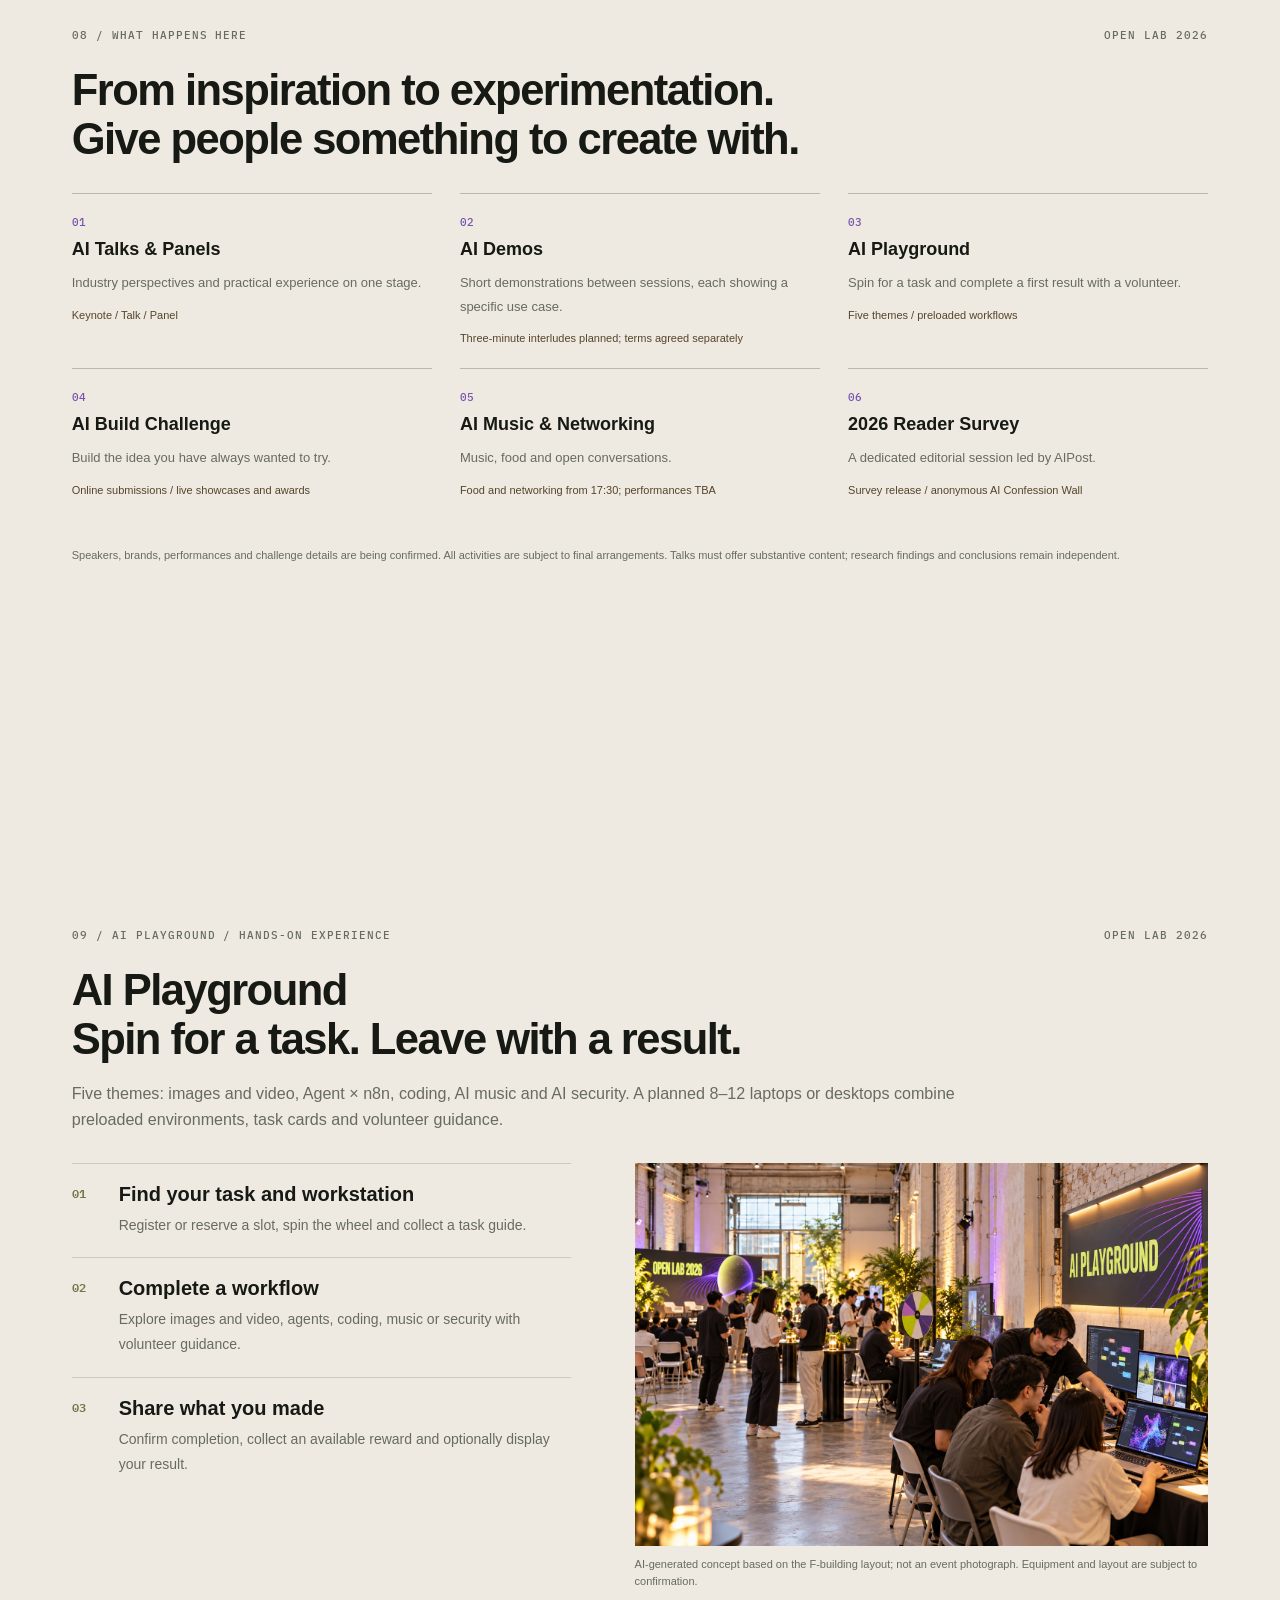
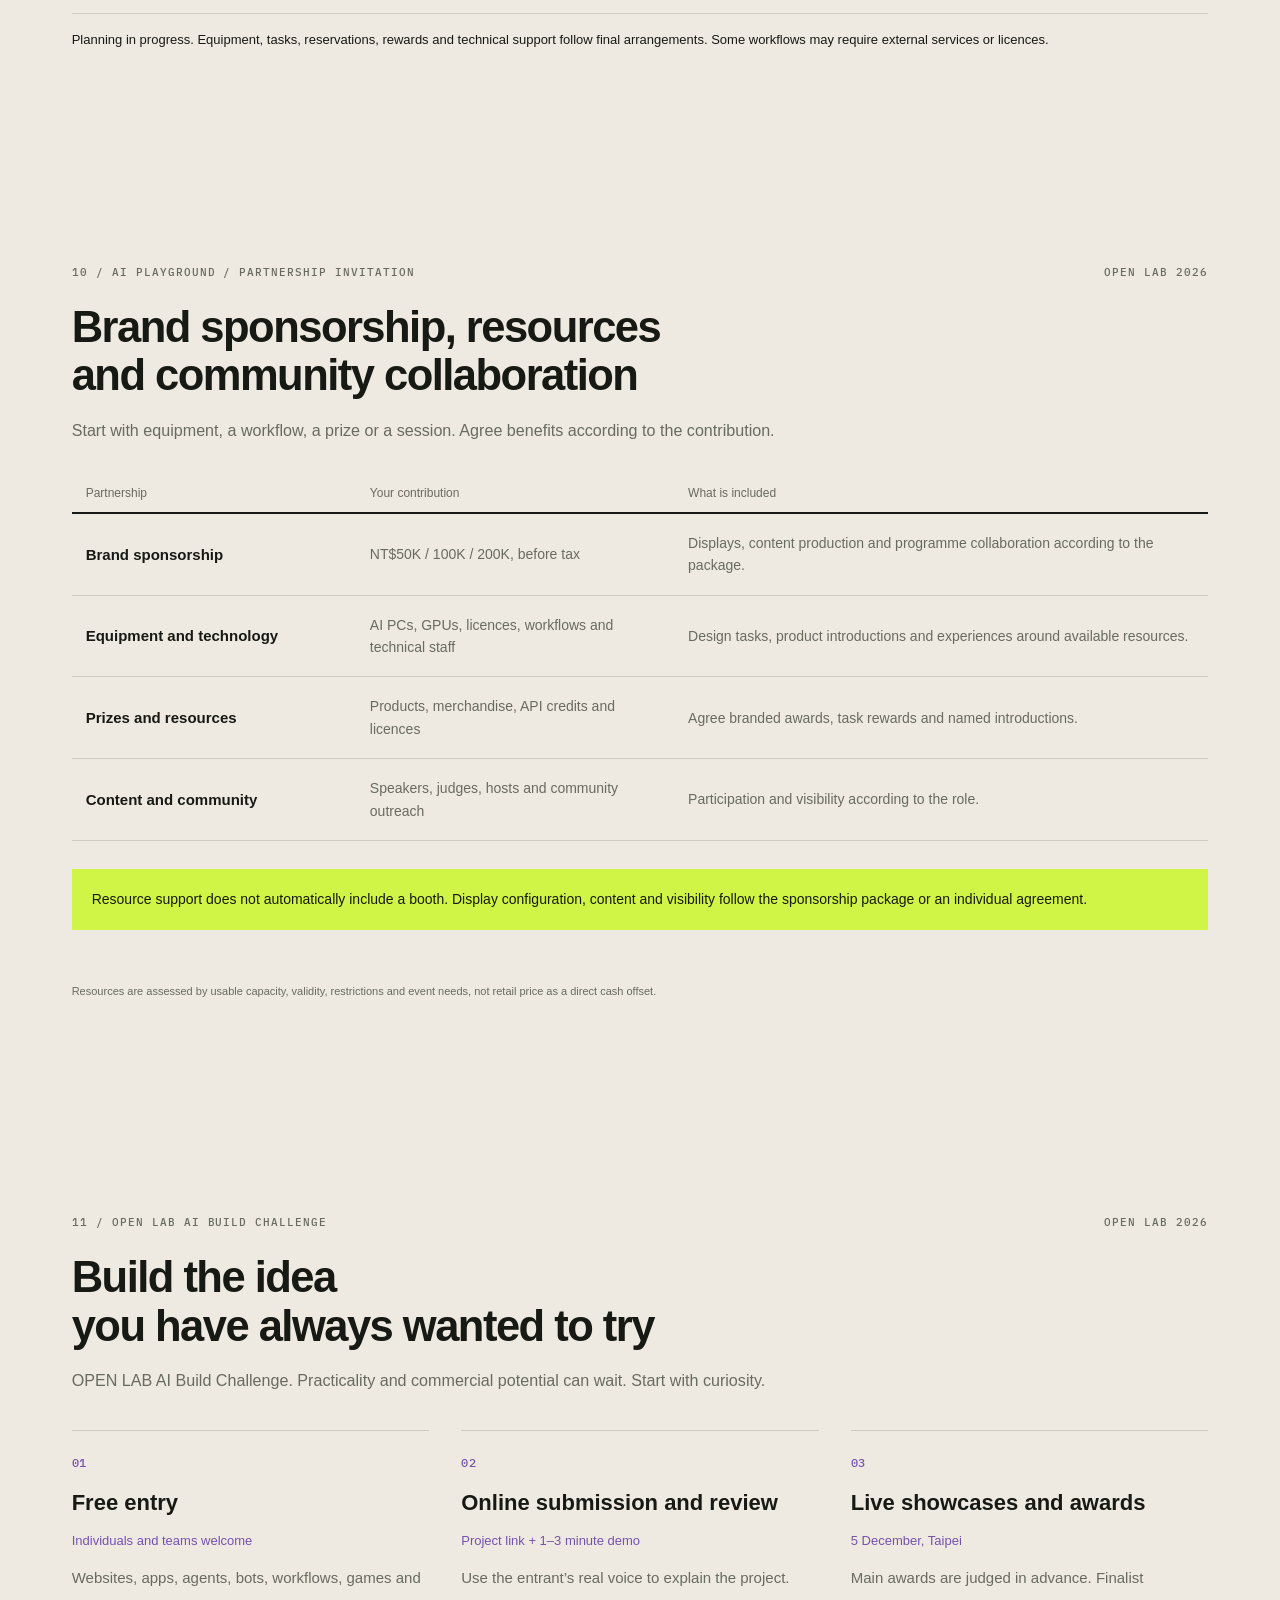
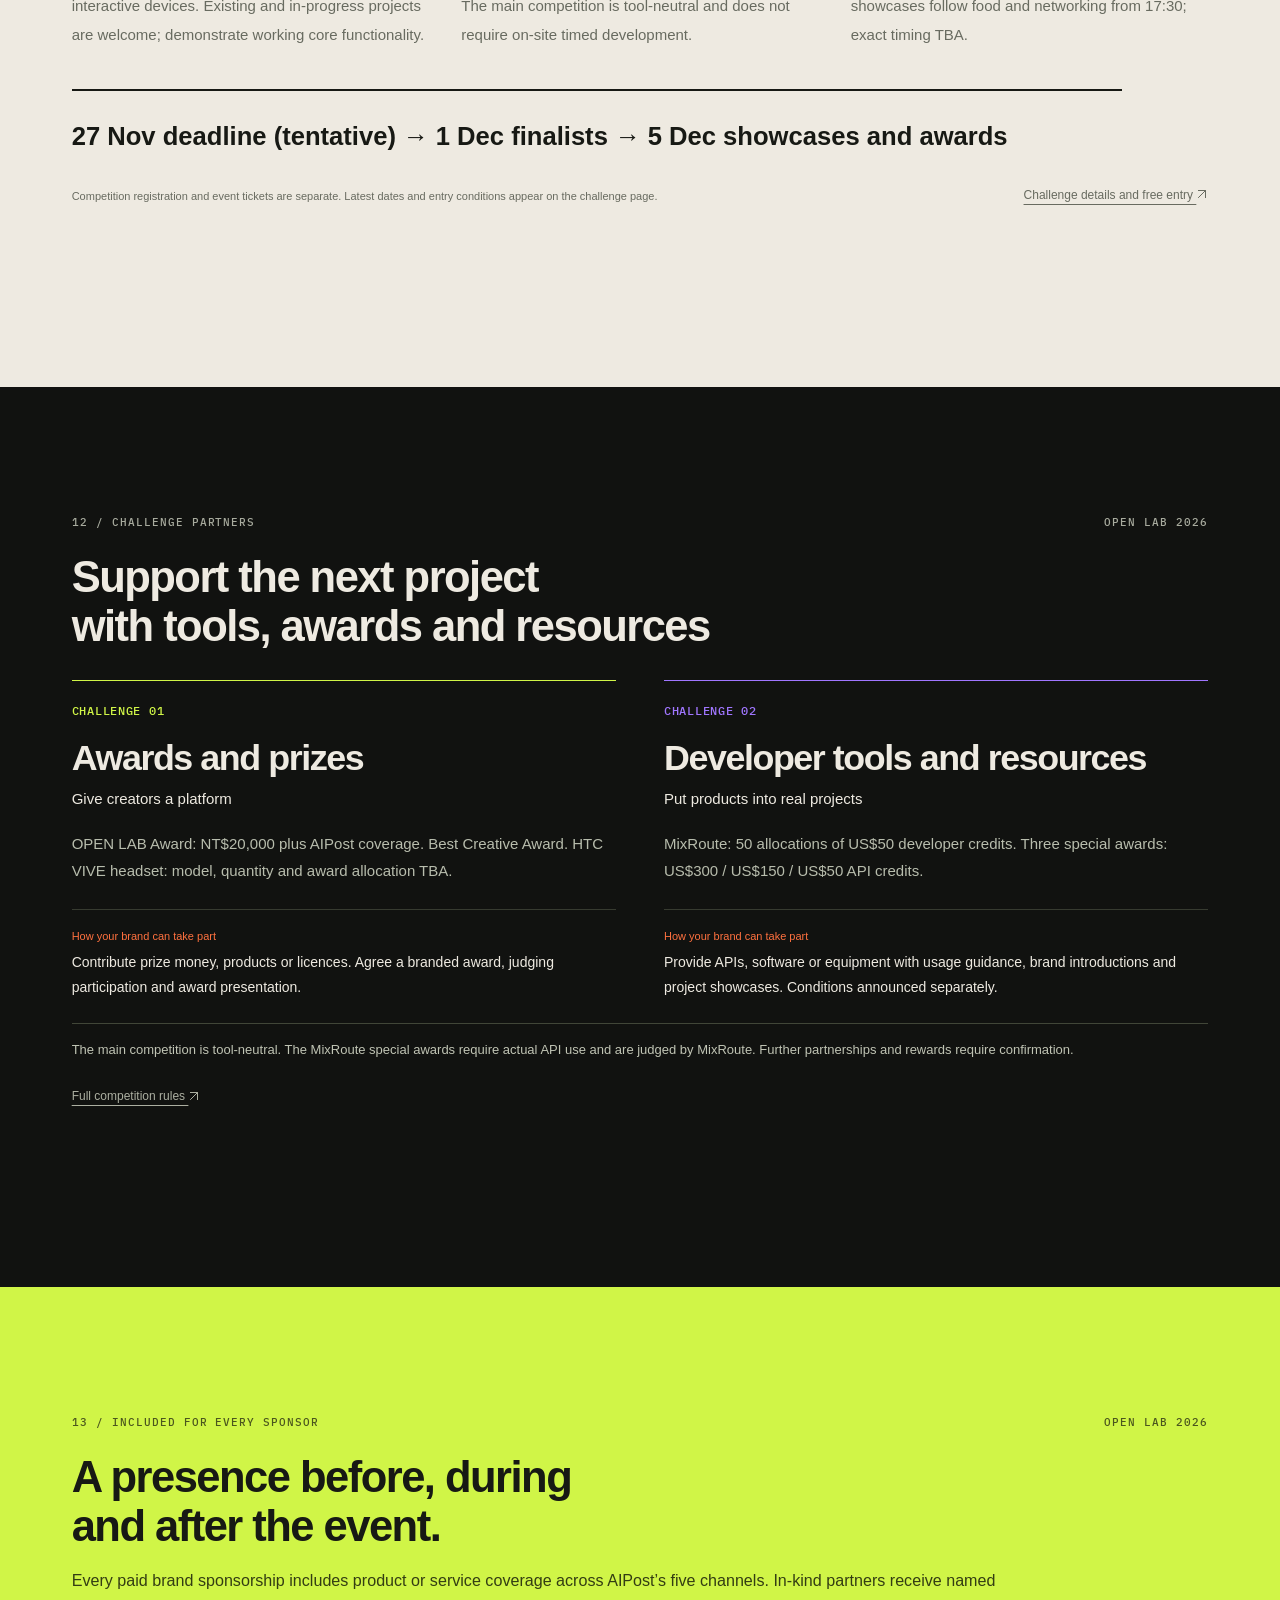
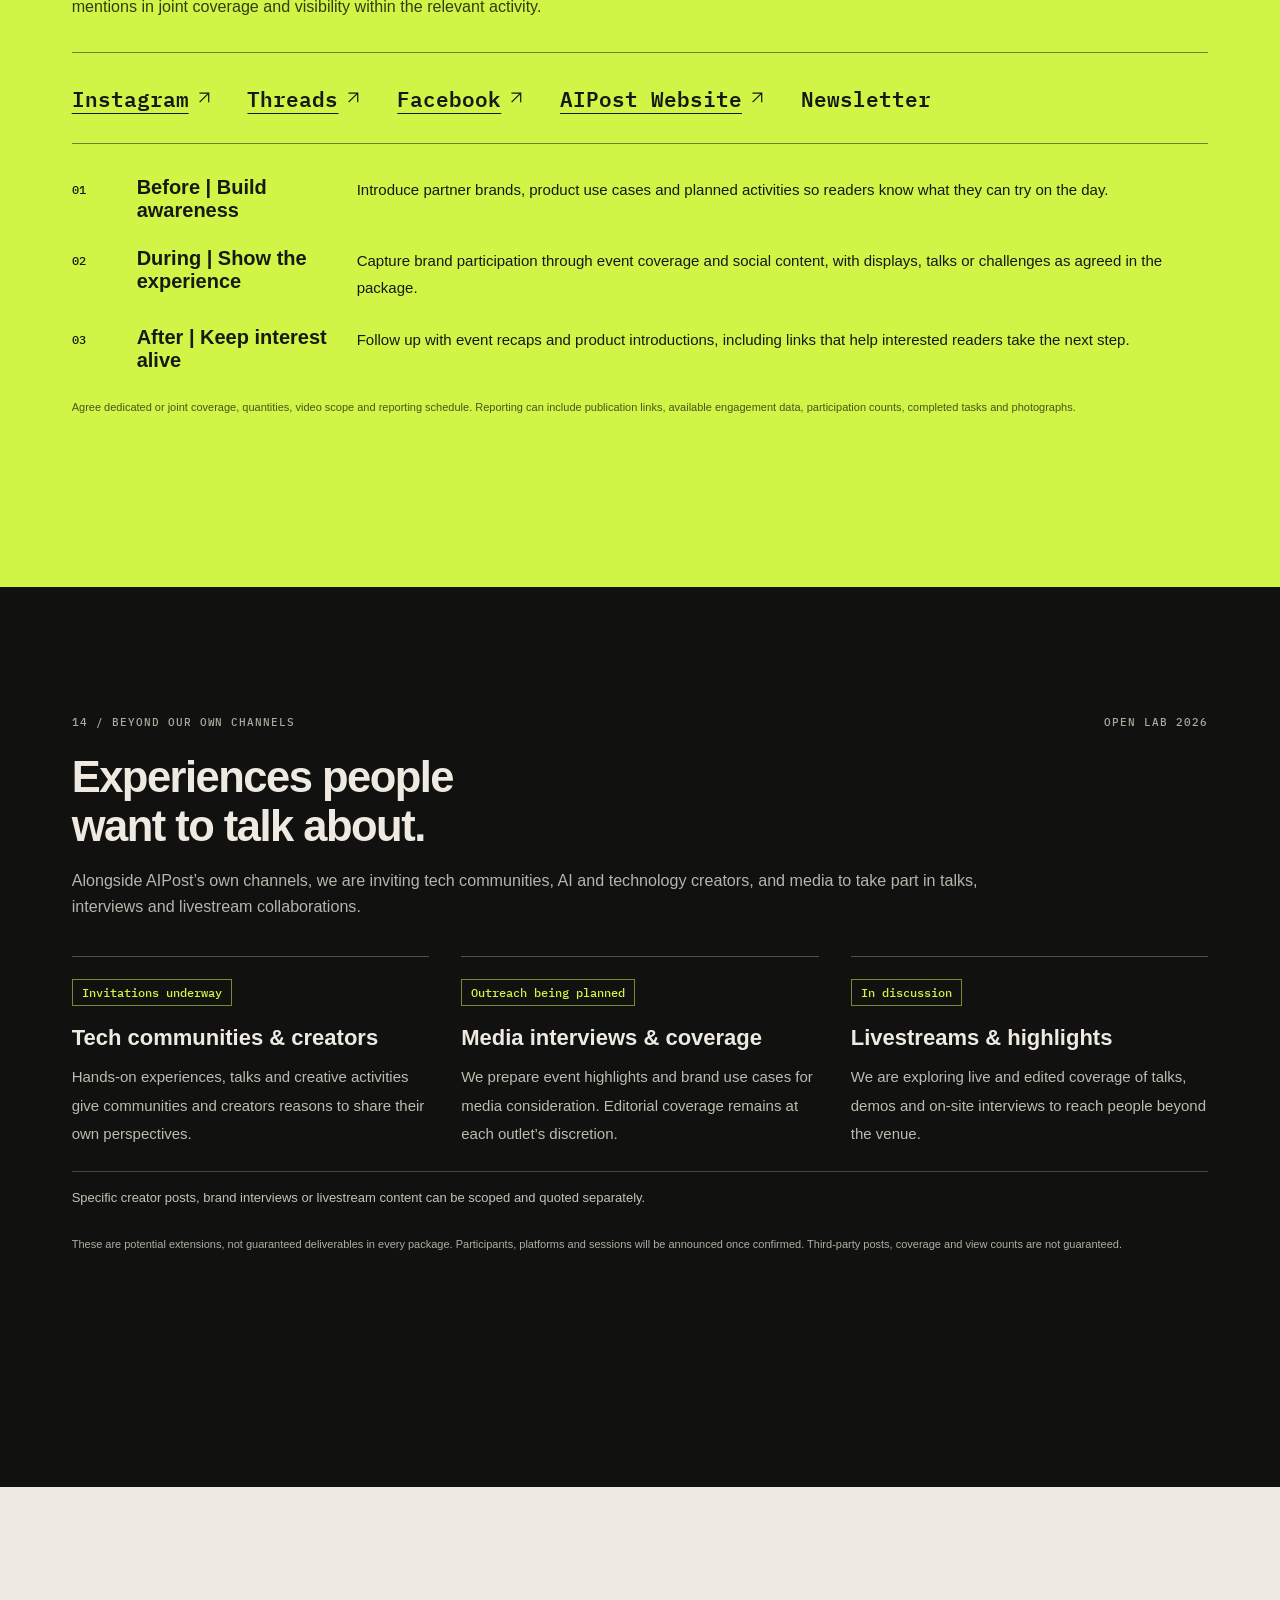
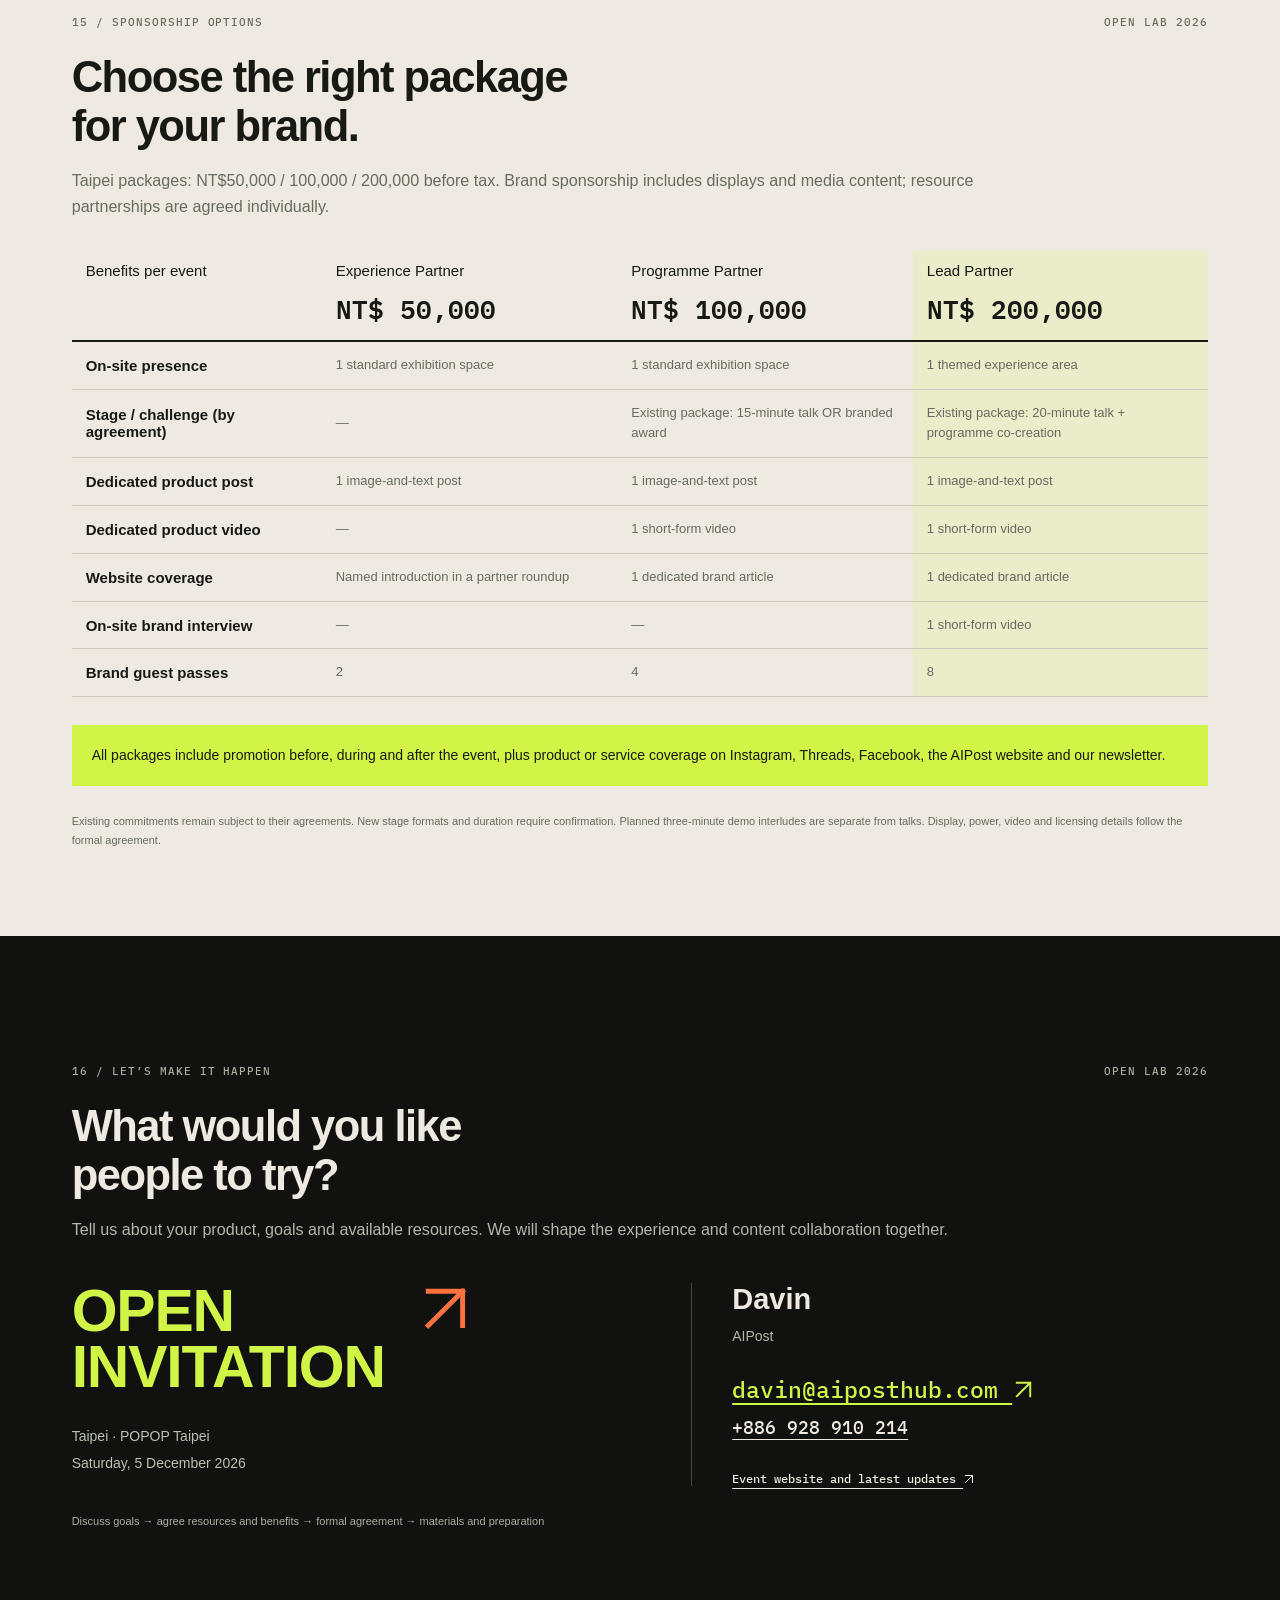
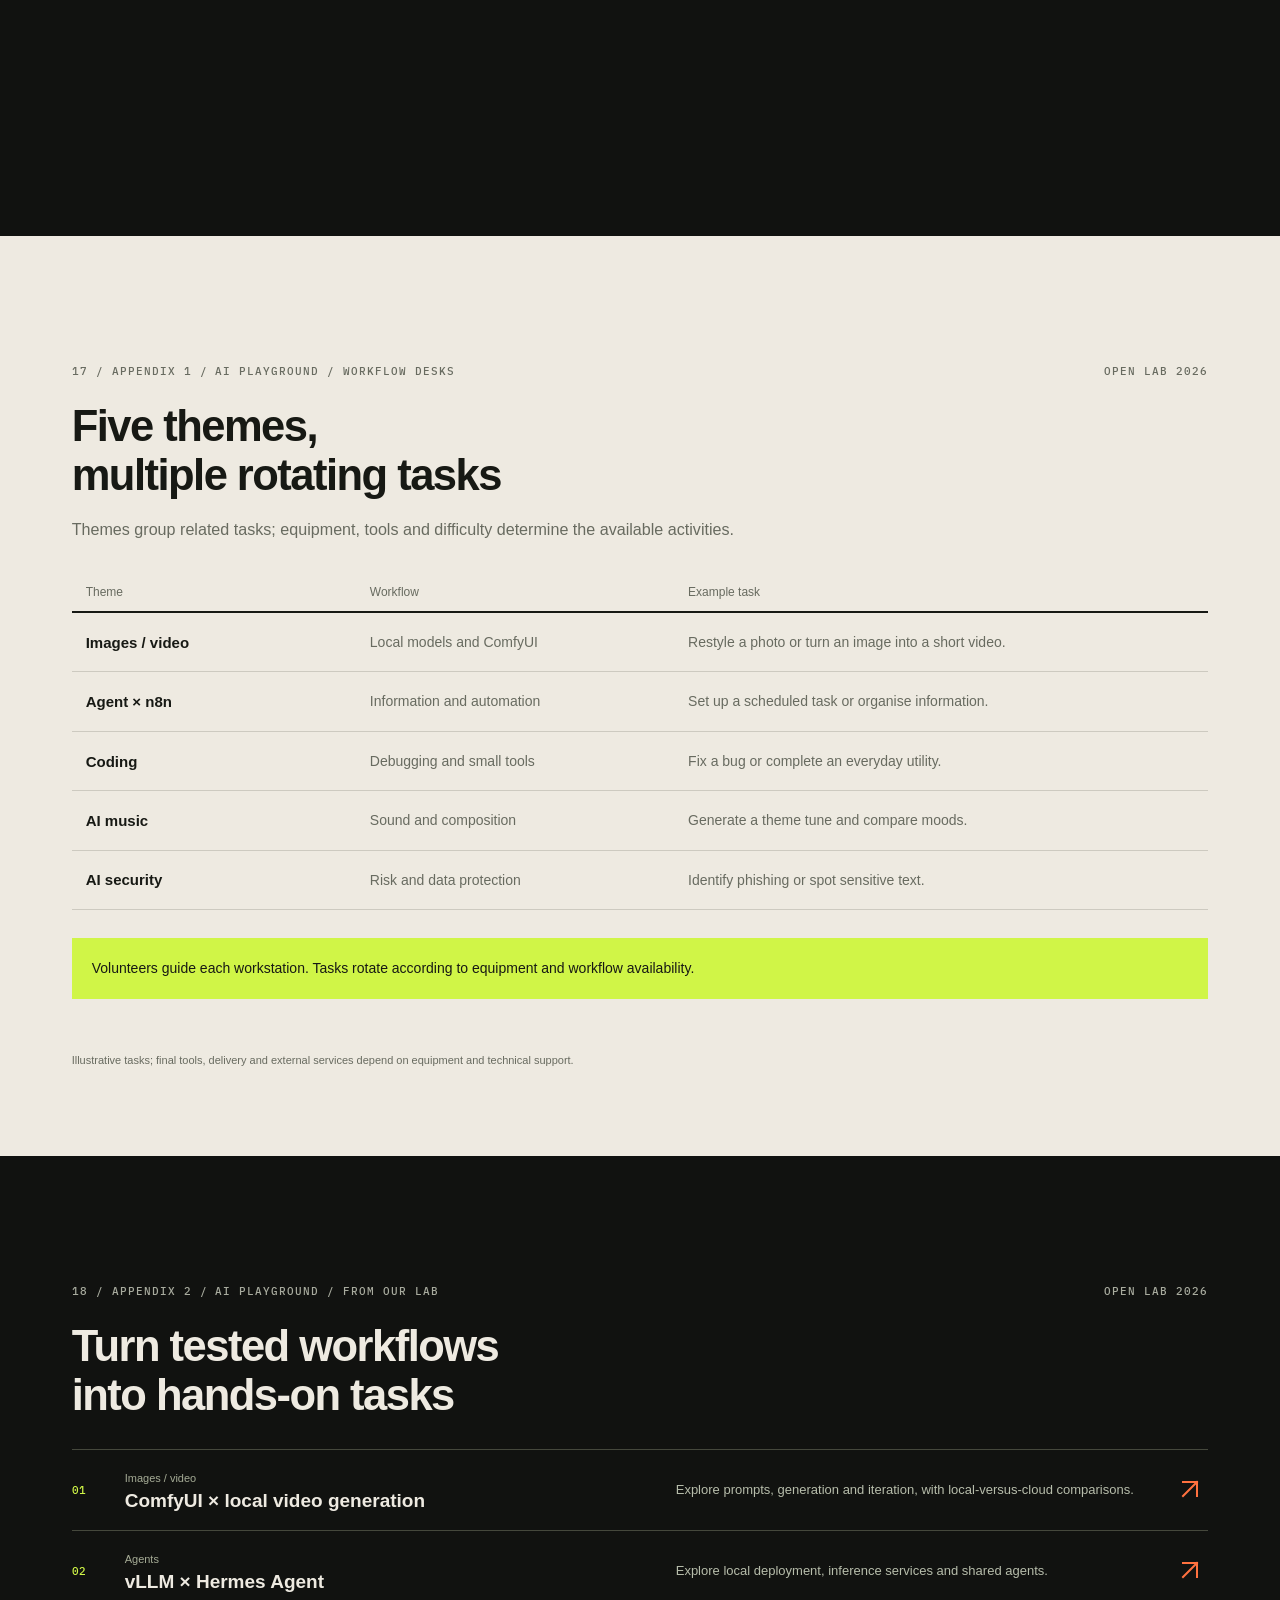
==== commit 3ac2e269: "Refresh Taipei partnership deck and align bilingual challenge content" ====
--- a/en/index.html
+++ b/en/index.html
@@ -3,7 +3,7 @@
 <head>
   <meta charset="utf-8">
   <meta name="viewport" content="width=device-width, initial-scale=1">
-  <meta name="description" content="AIPost OPEN LAB 2026: hands-on AI experiences, industry insights and creator connections. Explore sponsorship opportunities in Taipei on 5 December and Hong Kong on 19 December (tentative).">
+  <meta name="description" content="AIPost OPEN LAB 2026: 5 December at POPOP Taipei. AI experiences, talks, the AI Build Challenge and brand partnerships.">
   <title>AIPost OPEN LAB 2026 — Sponsorship &amp; Partnership Deck</title>
   <link rel="preconnect" href="https://fonts.googleapis.com">
   <link rel="preconnect" href="https://fonts.gstatic.com" crossorigin>
@@ -13,7 +13,7 @@
 <body>
   <header class="topbar">
     <a class="brand" href="#cover">AIPOST <span>OPEN LAB 2026</span></a>
-    <div class="topbar__right"><a id="languageSwitch" href="../" lang="zh-Hant" hreflang="zh-Hant" aria-label="Read in Traditional Chinese">中文</a><span id="counter">01 / 14</span><button id="overviewBtn" type="button" aria-haspopup="dialog">Overview</button></div>
+    <div class="topbar__right"><a id="languageSwitch" href="../" lang="zh-Hant" hreflang="zh-Hant" aria-label="Read in Traditional Chinese">中文</a><span id="counter">01 / 20</span><button id="overviewBtn" type="button" aria-haspopup="dialog">Overview</button></div>
   </header>
 
   <main id="deck"></main>
--- a/styles.css
+++ b/styles.css
@@ -268,3 +268,8 @@
   html:lang(en) .benefit-wrap:before{content:"Swipe to compare all three packages →"}
 }
 @media(max-width:380px){.brand span{display:none}}
+
+/* Updated deck: balance six programme blocks and retain readable appendices. */
+.slide--program .program-grid{grid-template-columns:repeat(3,minmax(0,1fr))}
+@media(max-width:960px){.slide--program .program-grid{grid-template-columns:repeat(2,minmax(0,1fr))}}
+@media(max-width:600px){.slide--program .program-grid{grid-template-columns:1fr}}
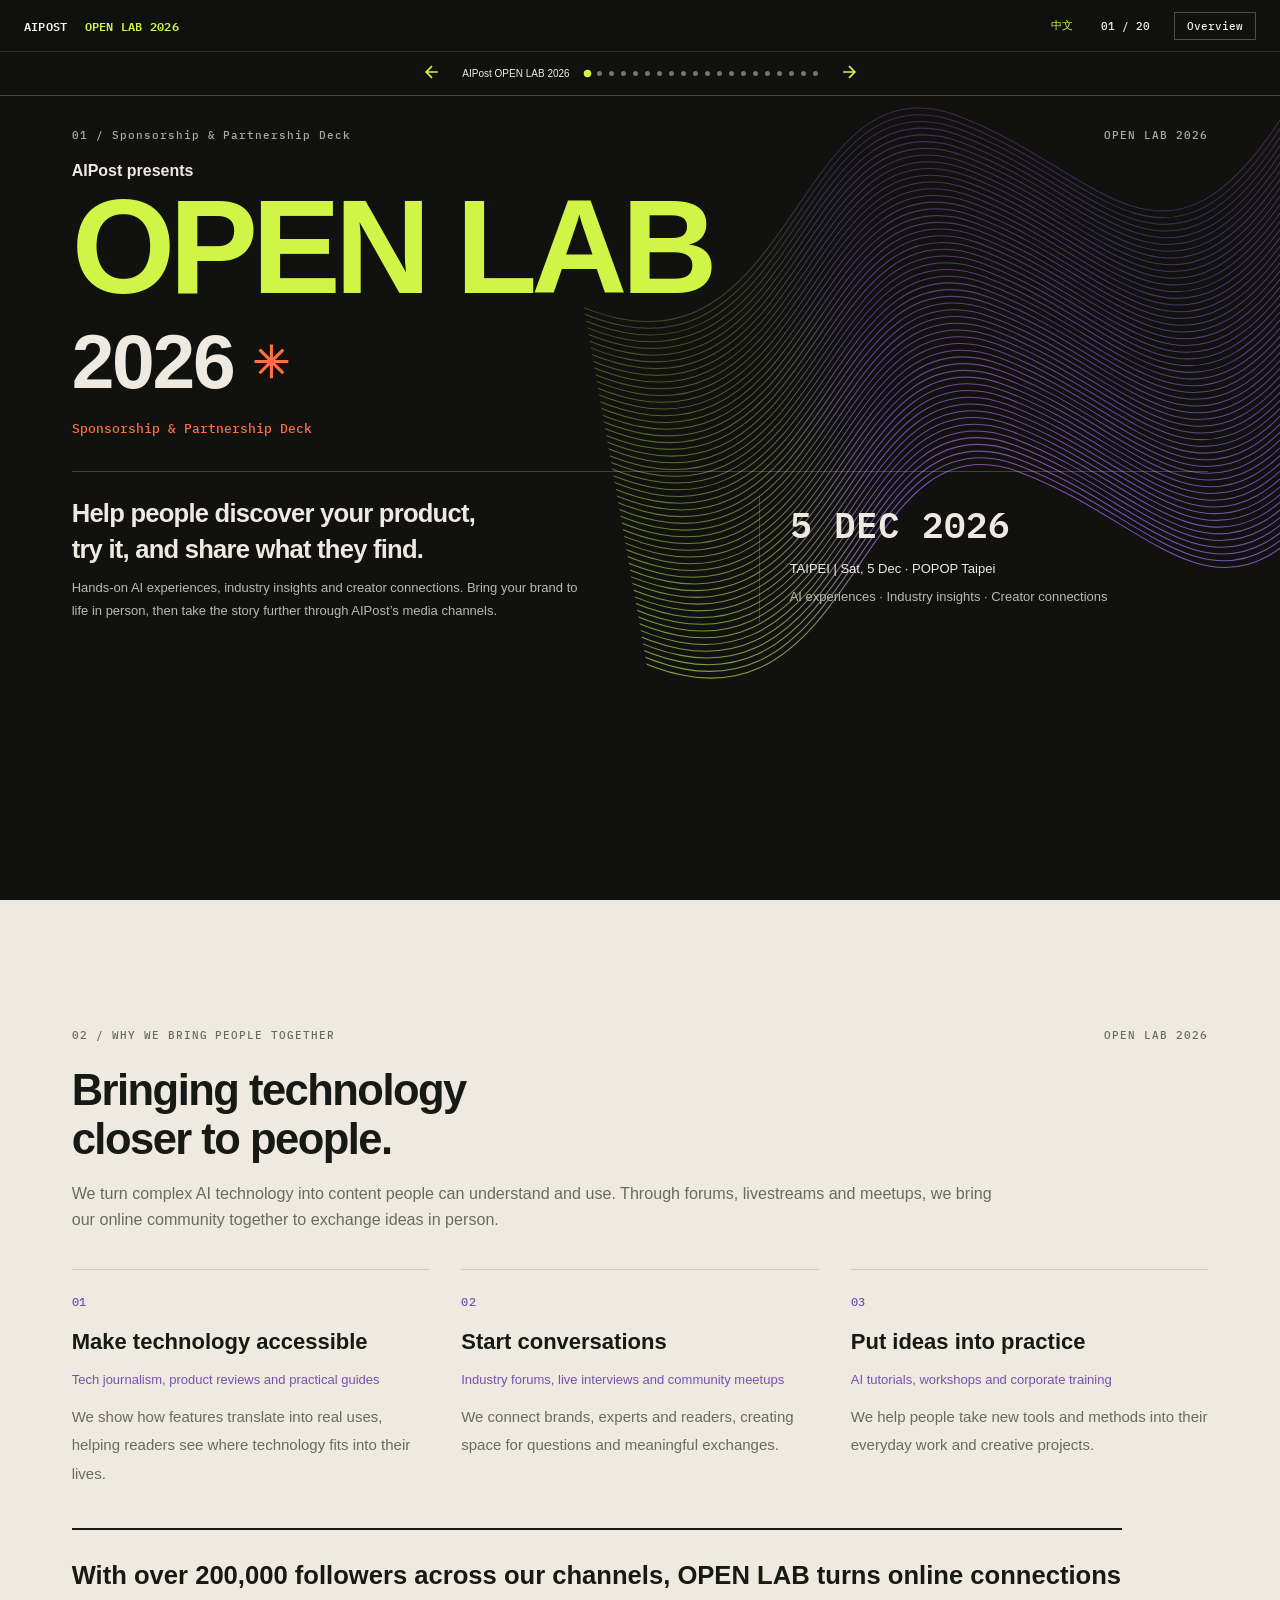
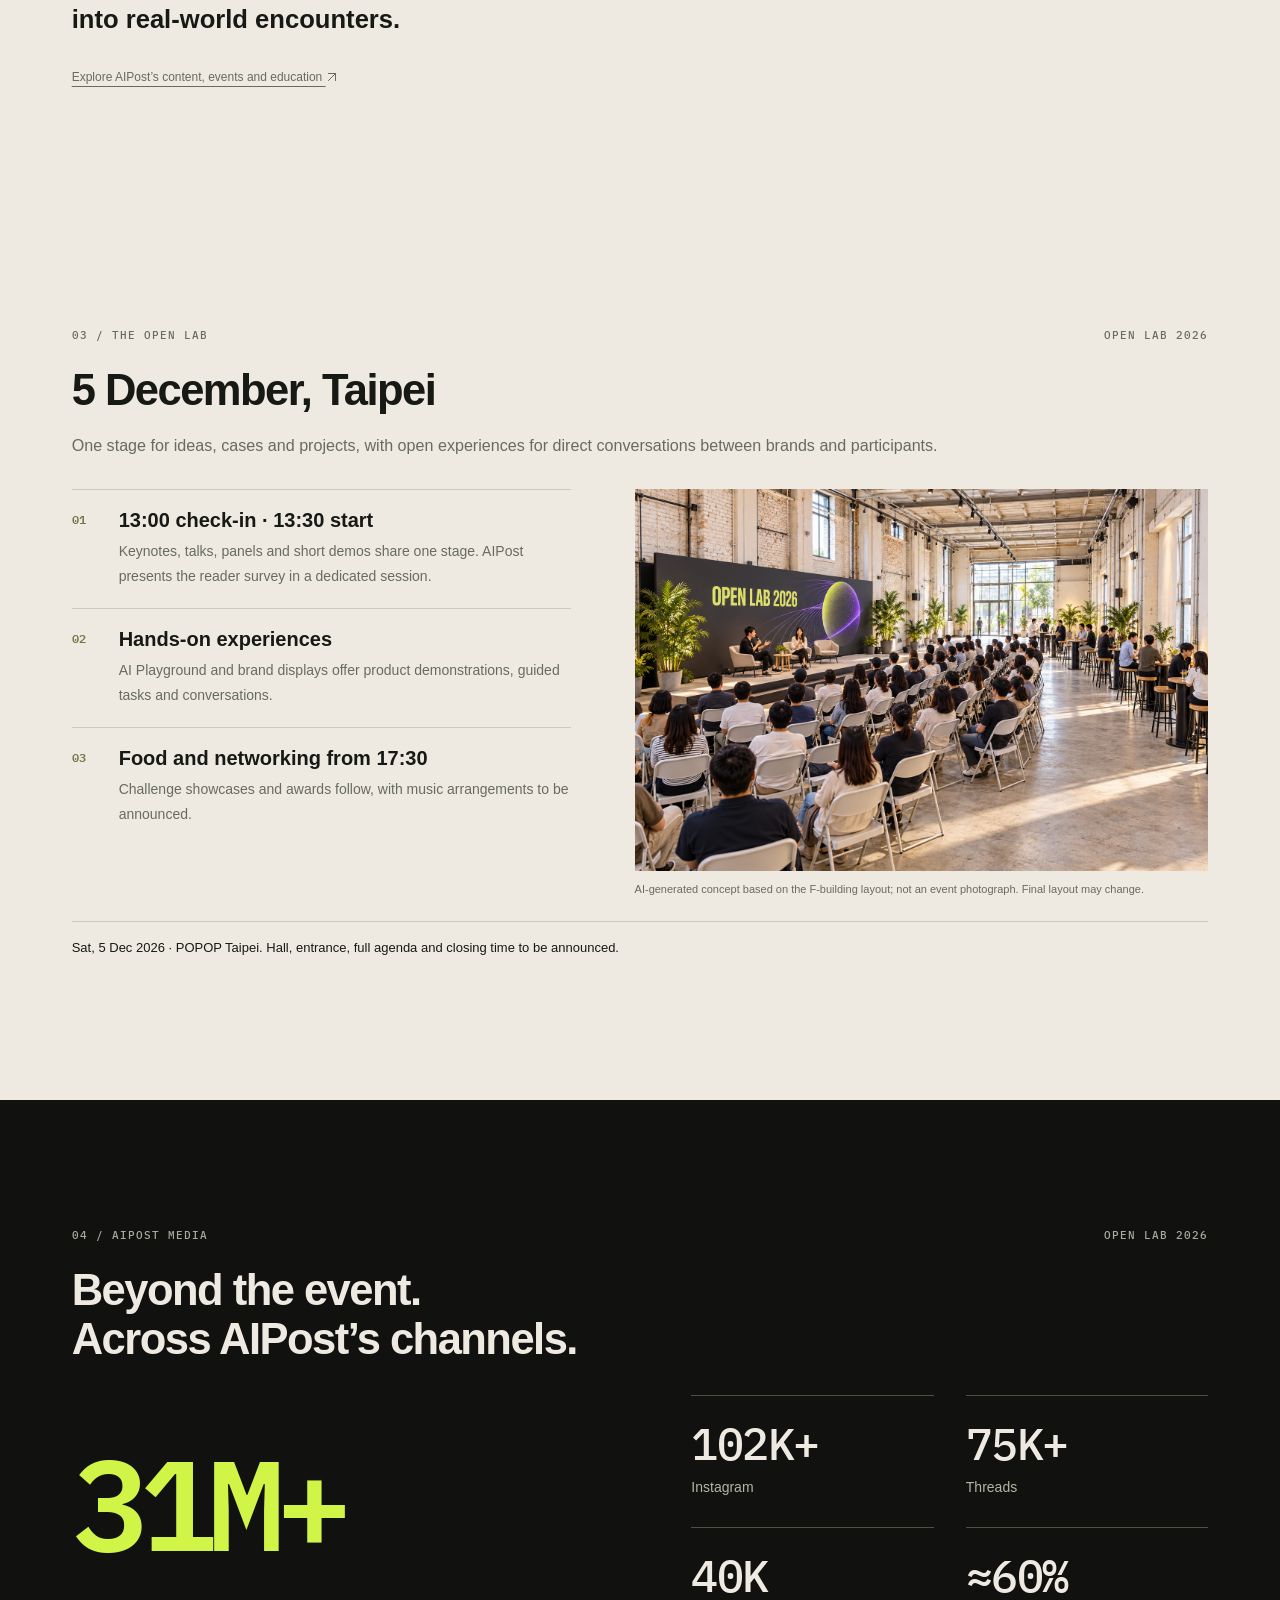
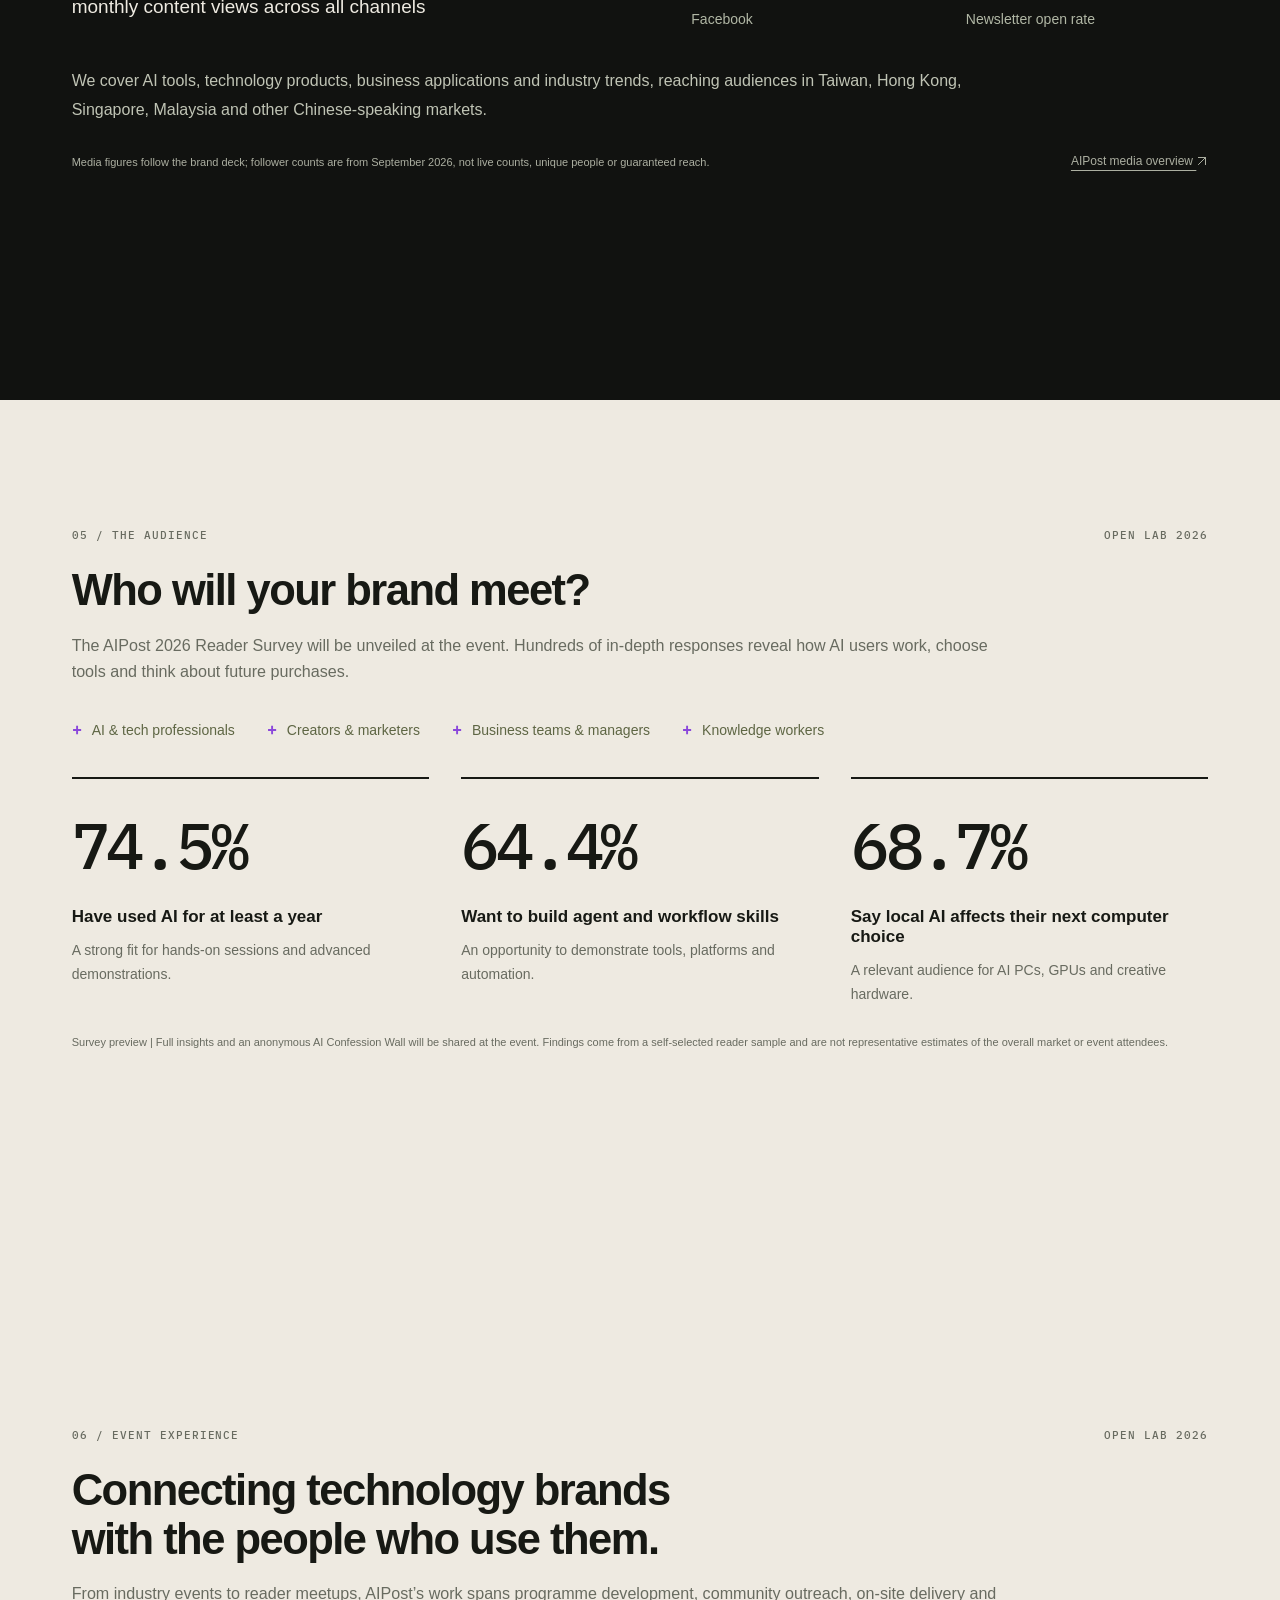
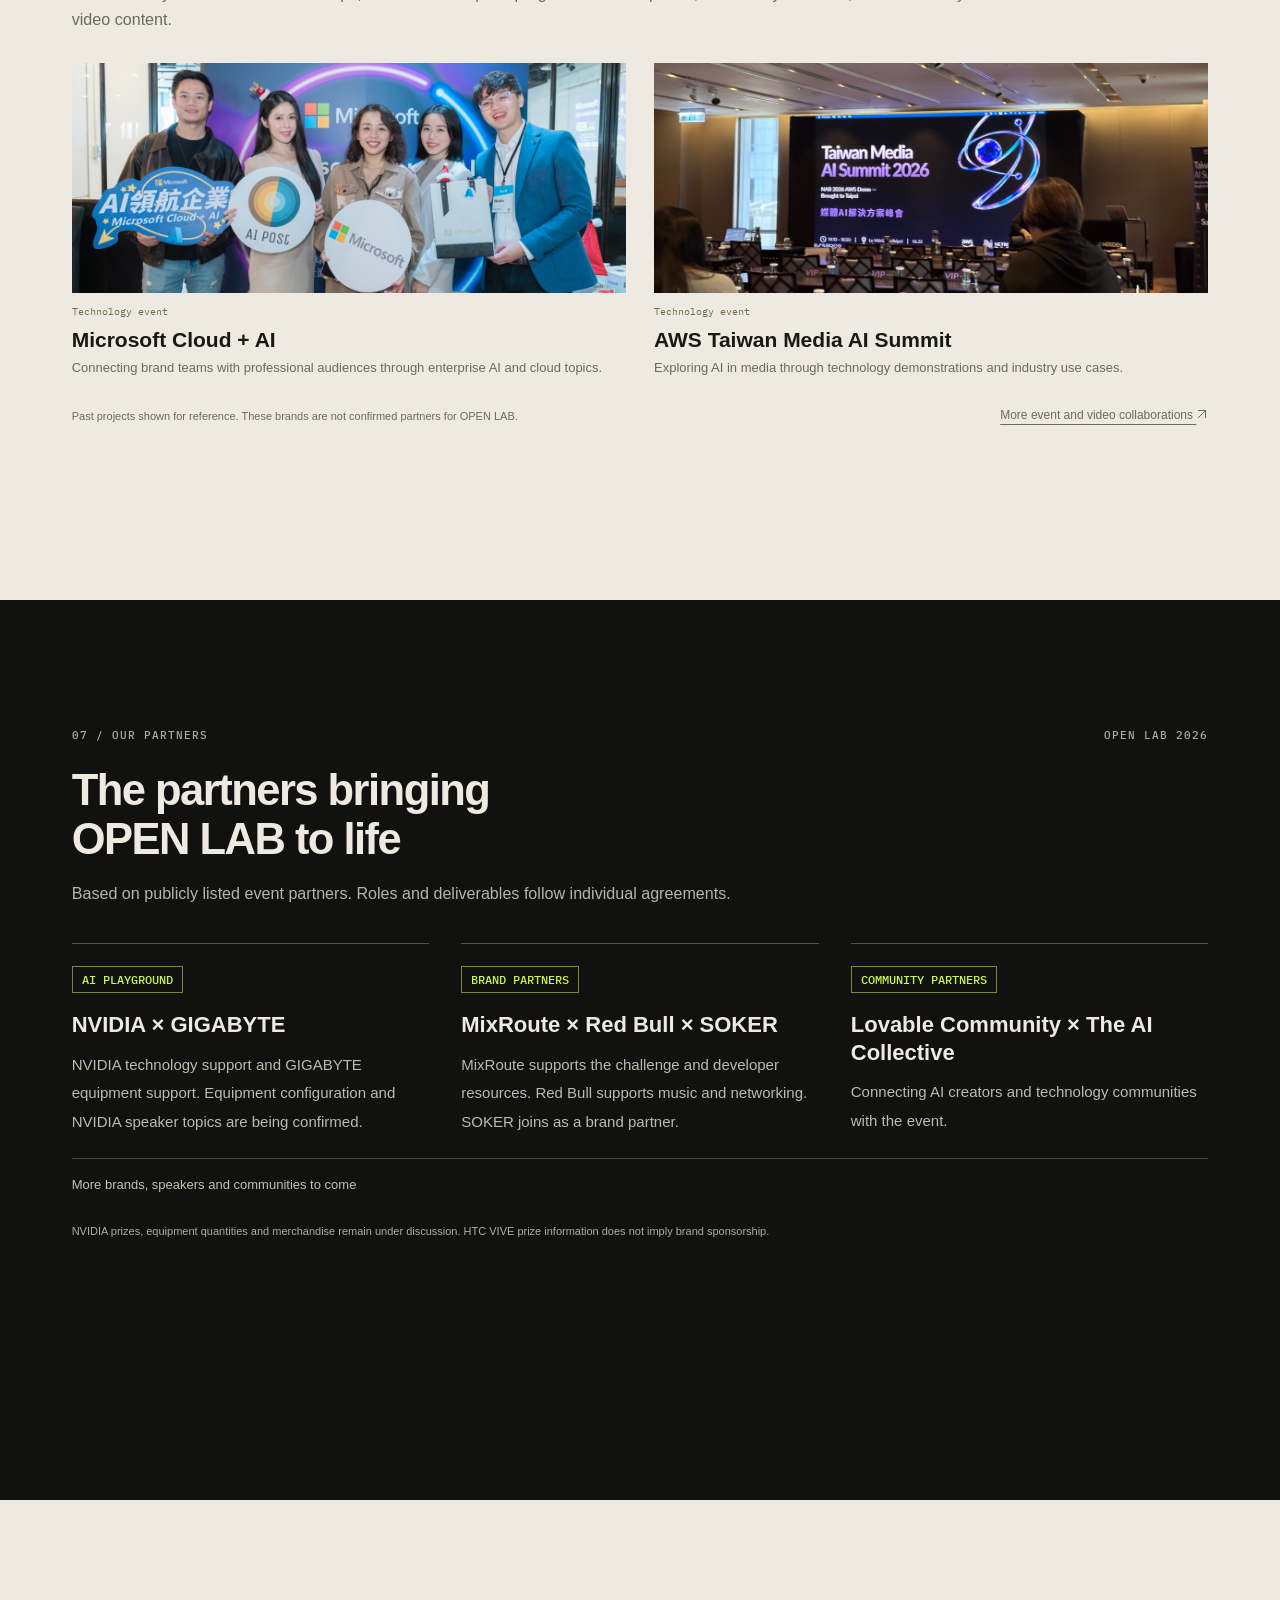
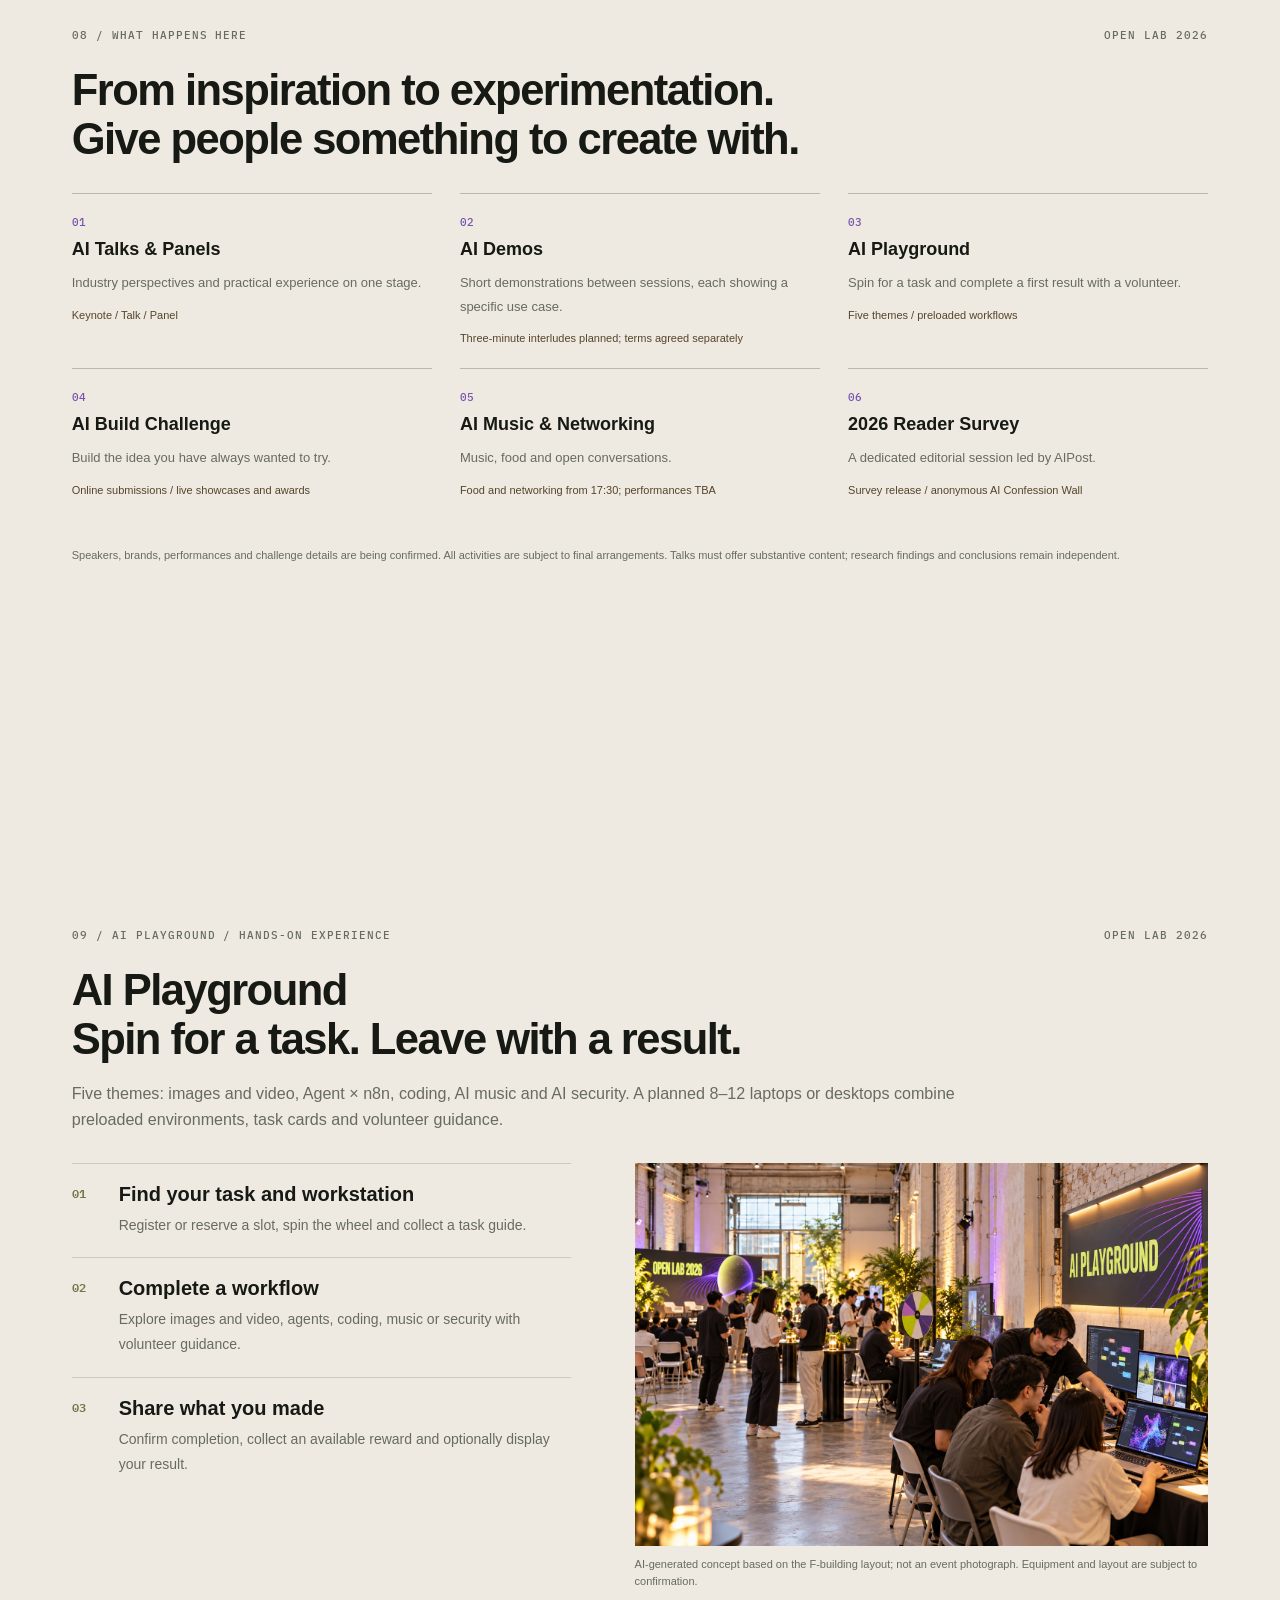
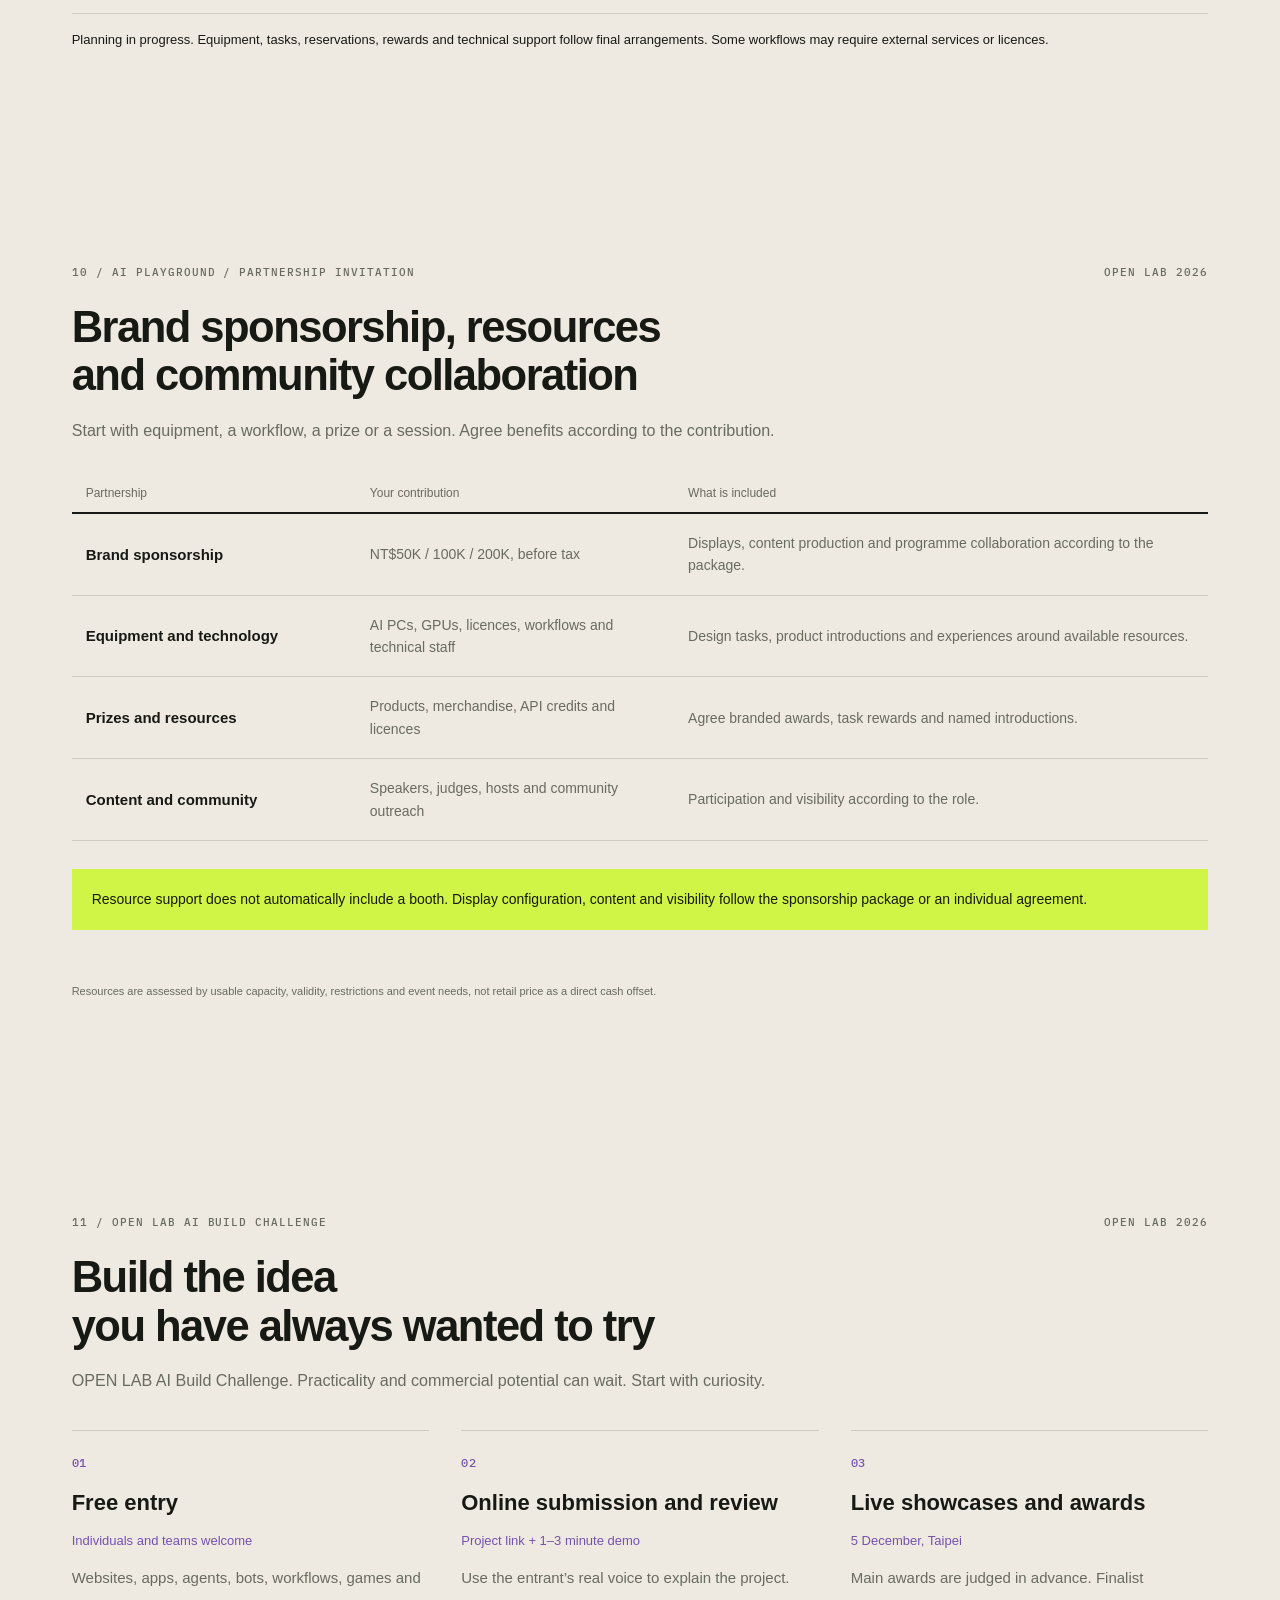
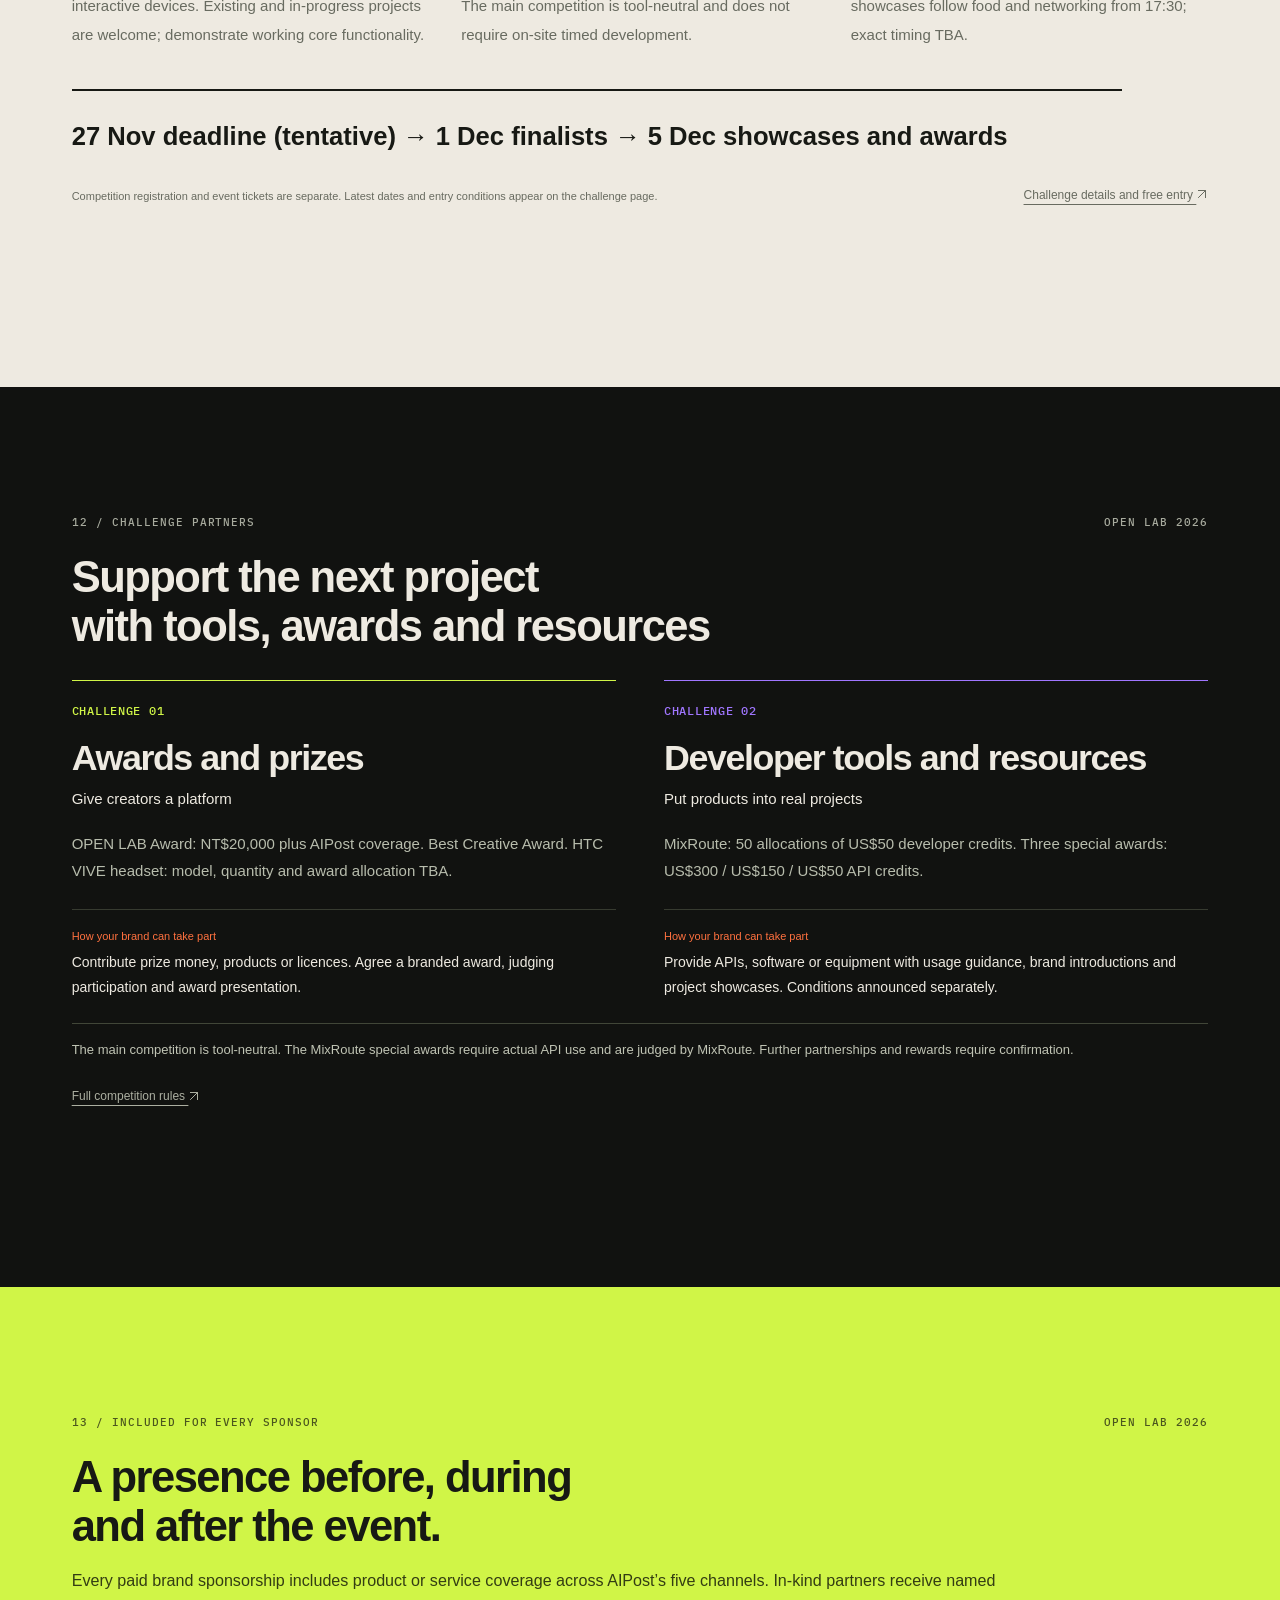
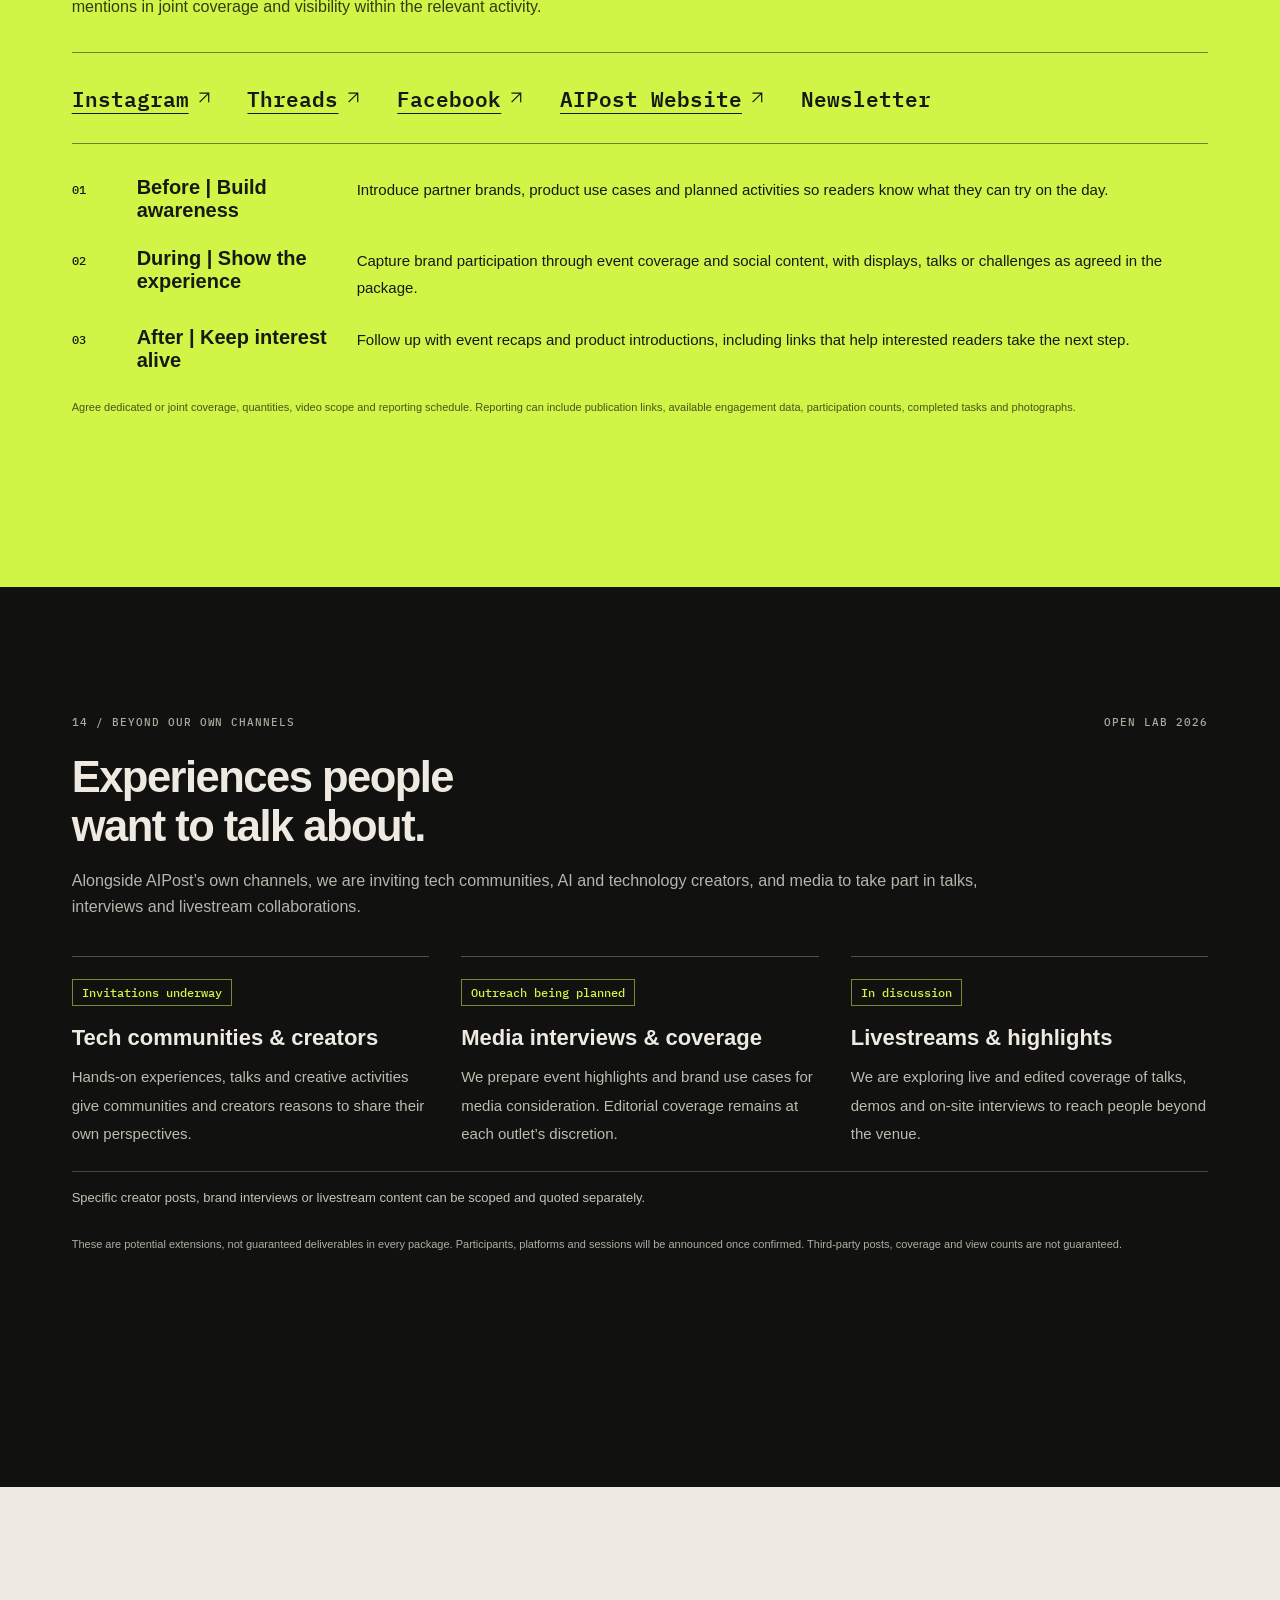
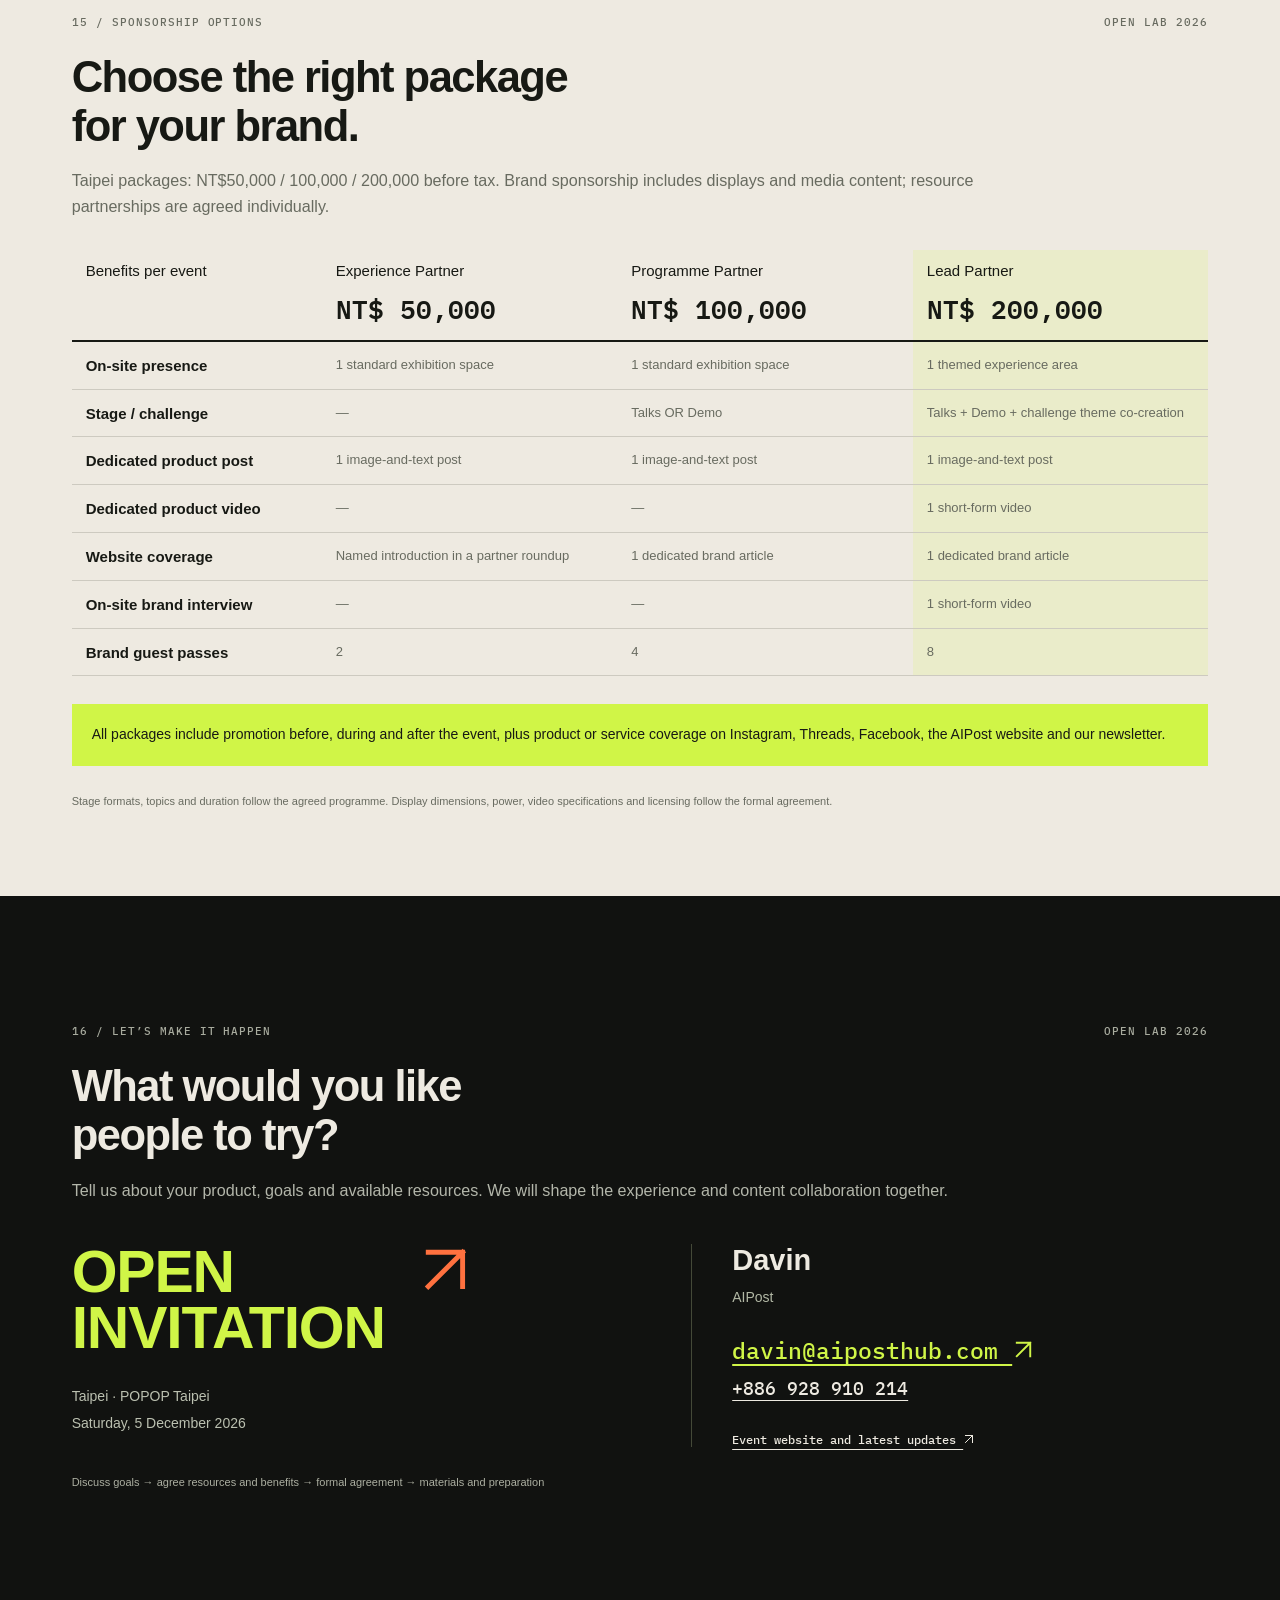
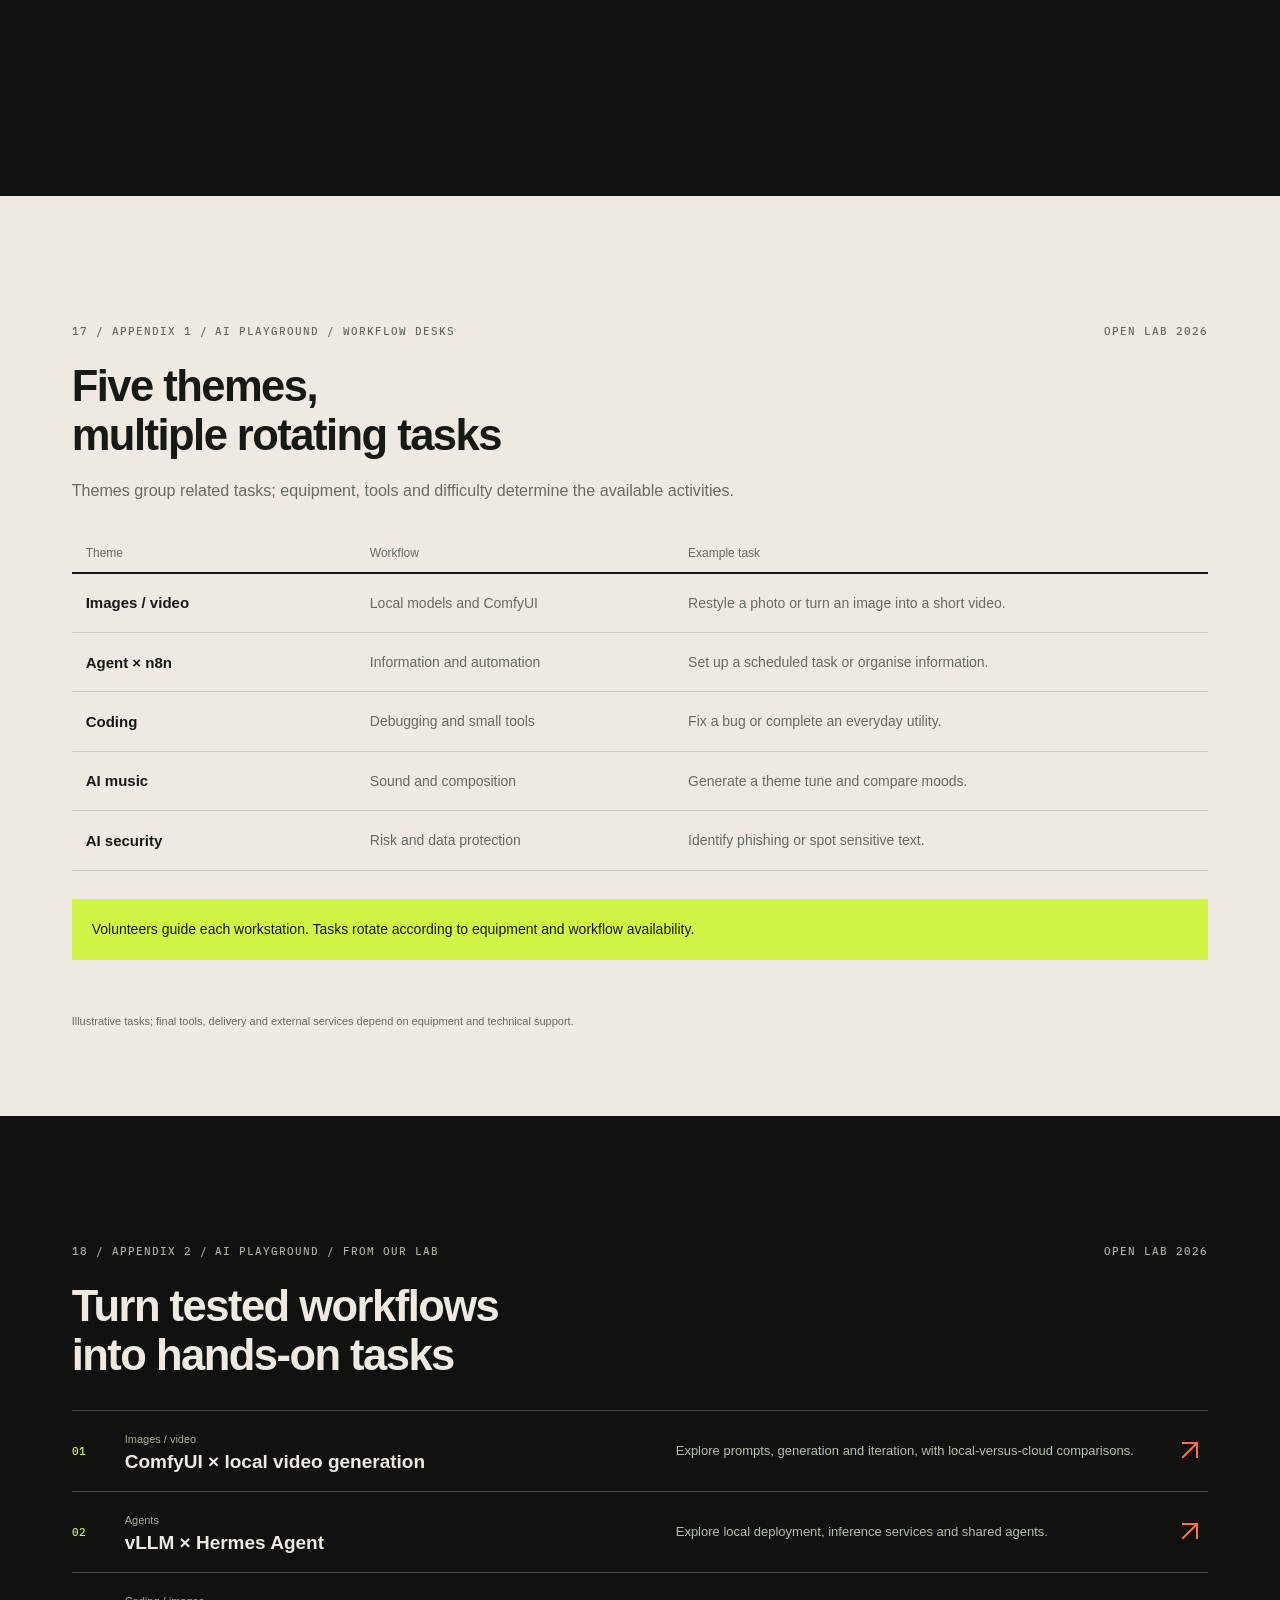
==== commit 30346cd7: "Revise 100K and 200K sponsorship deliverables" ====
--- a/en/index.html
+++ b/en/index.html
@@ -8,7 +8,7 @@
   <link rel="preconnect" href="https://fonts.googleapis.com">
   <link rel="preconnect" href="https://fonts.gstatic.com" crossorigin>
   <link href="https://fonts.googleapis.com/css2?family=IBM+Plex+Mono:wght@400;600&family=Noto+Sans+TC:wght@400;500;700;900&display=swap" rel="stylesheet">
-  <link rel="stylesheet" href="../styles.css">
+  <link rel="stylesheet" href="../styles.css?v=20261027b">
 </head>
 <body>
   <header class="topbar">
@@ -31,8 +31,8 @@
     <div id="overviewGrid" class="overview__grid"></div>
   </dialog>
 
-  <script src="../content.js"></script>
-  <script src="../content.en.js"></script>
-  <script src="../app.js"></script>
+  <script src="../content.js?v=20261027b"></script>
+  <script src="../content.en.js?v=20261027b"></script>
+  <script src="../app.js?v=20261027b"></script>
 </body>
 </html>
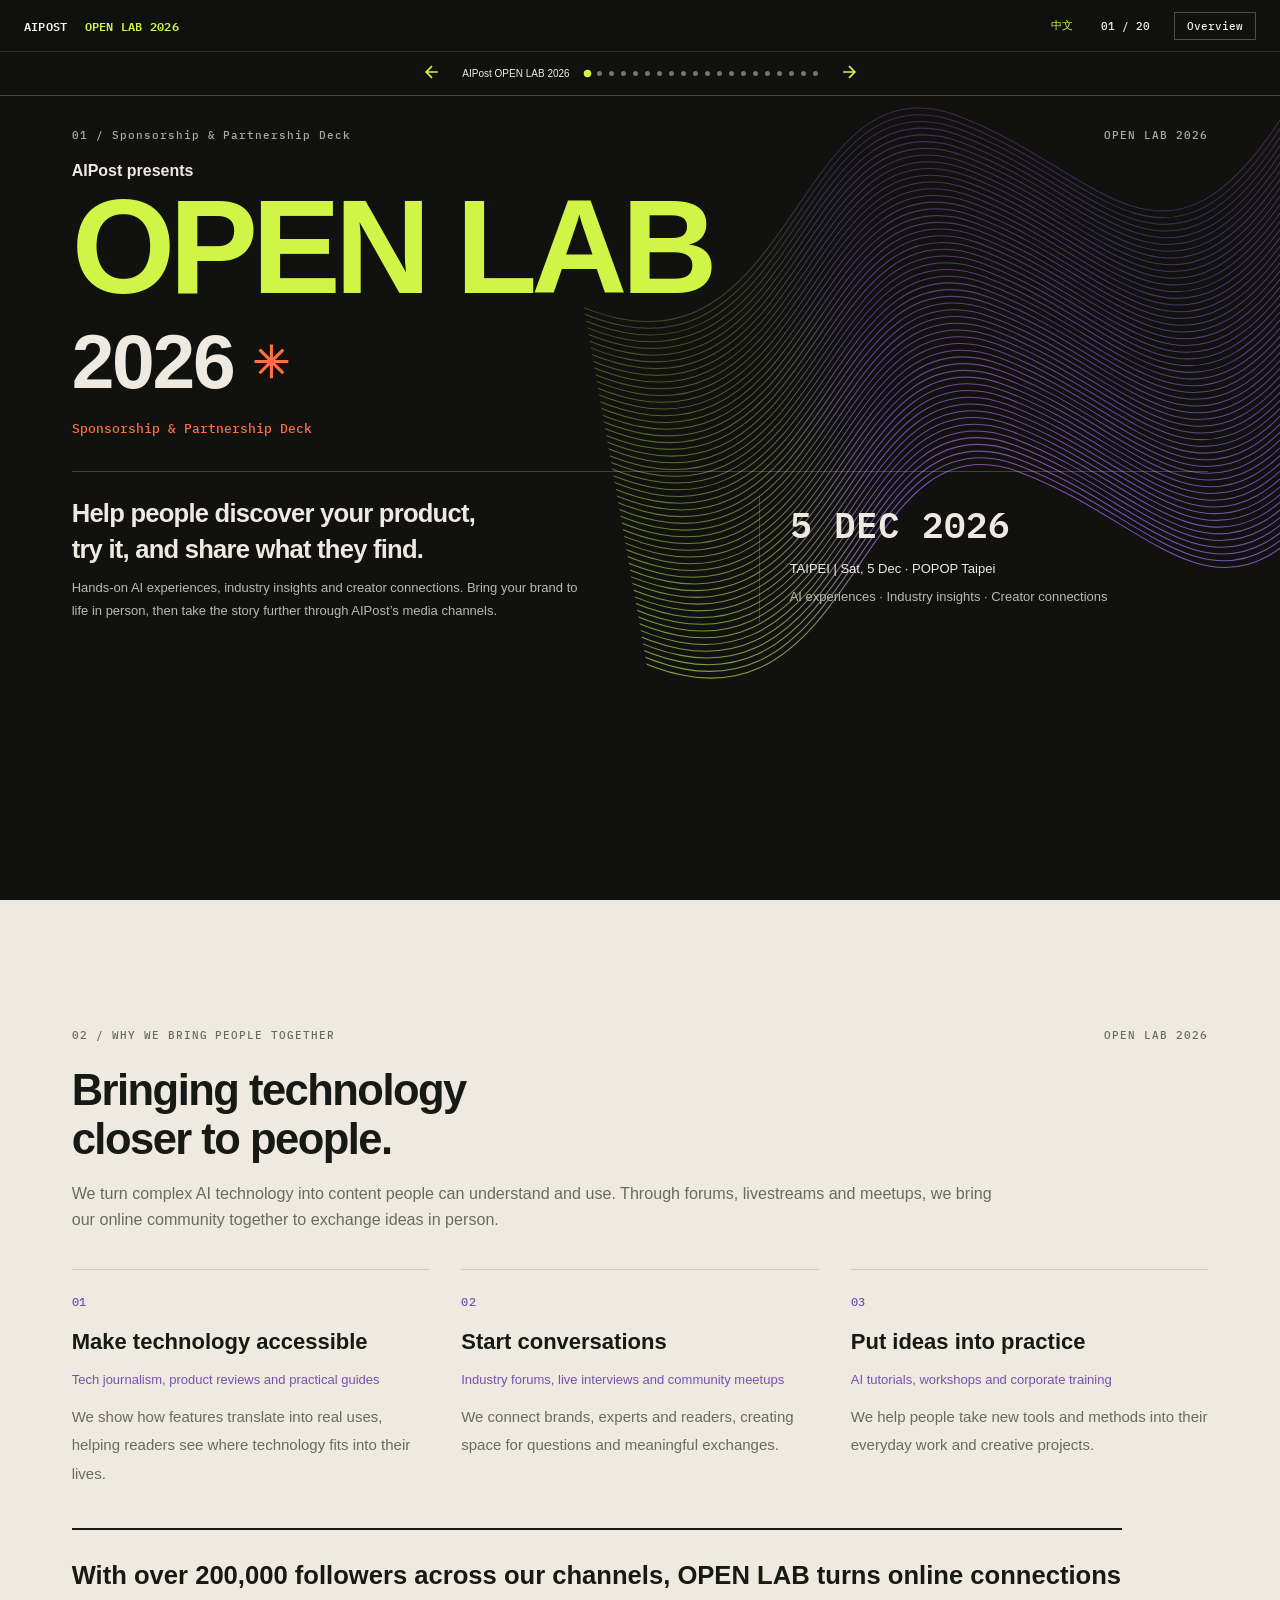
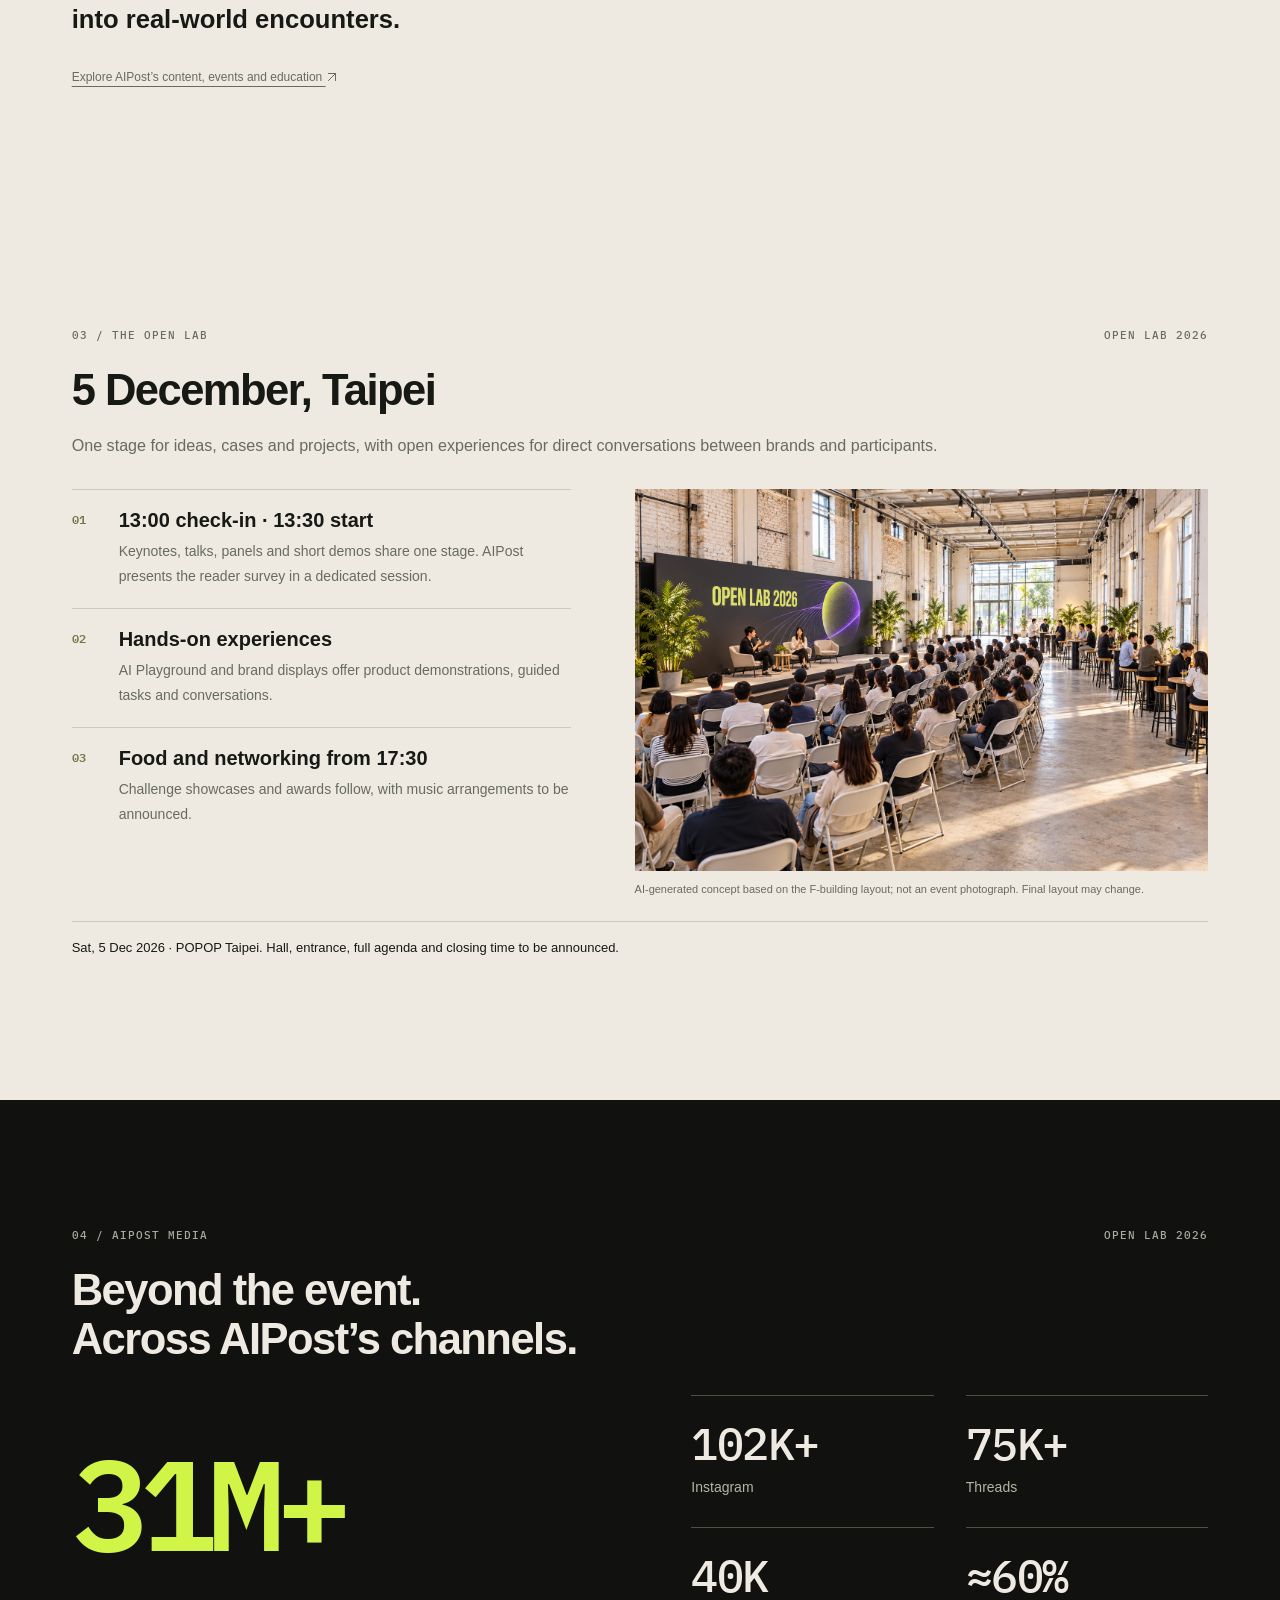
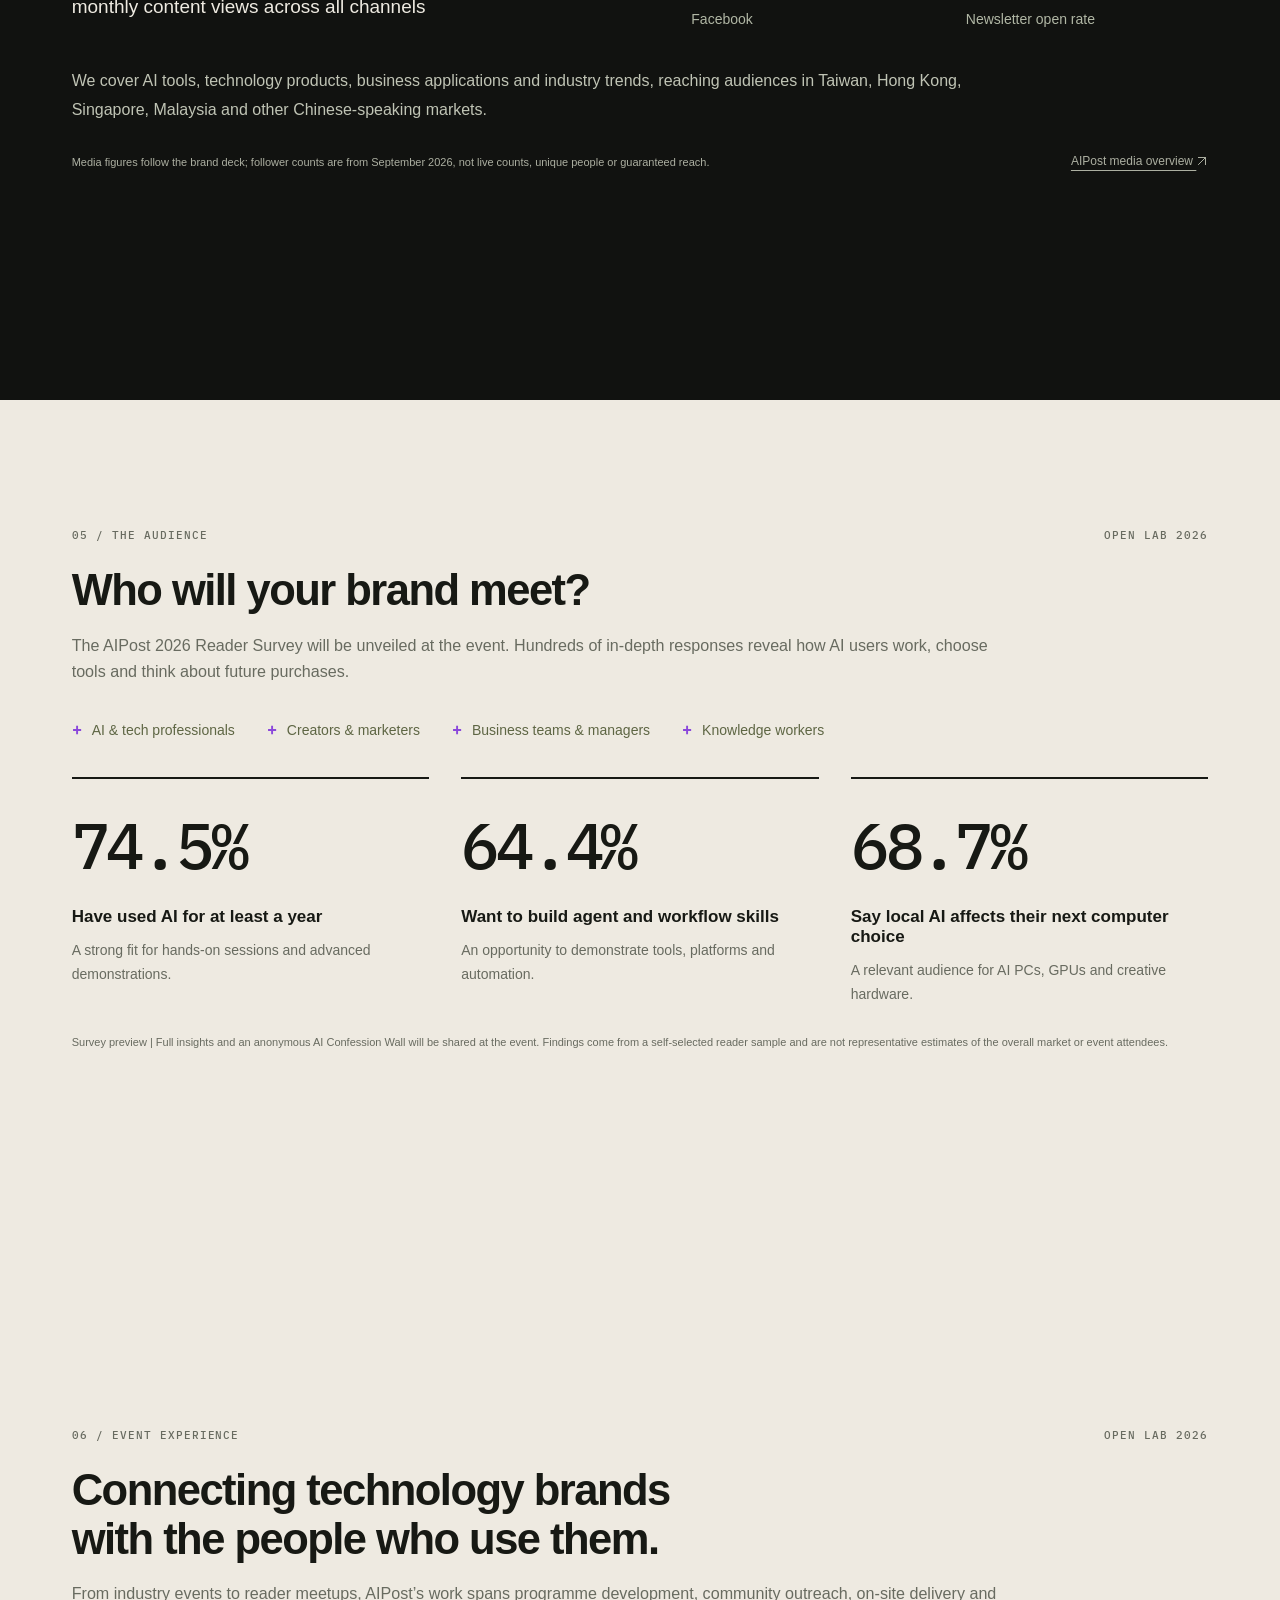
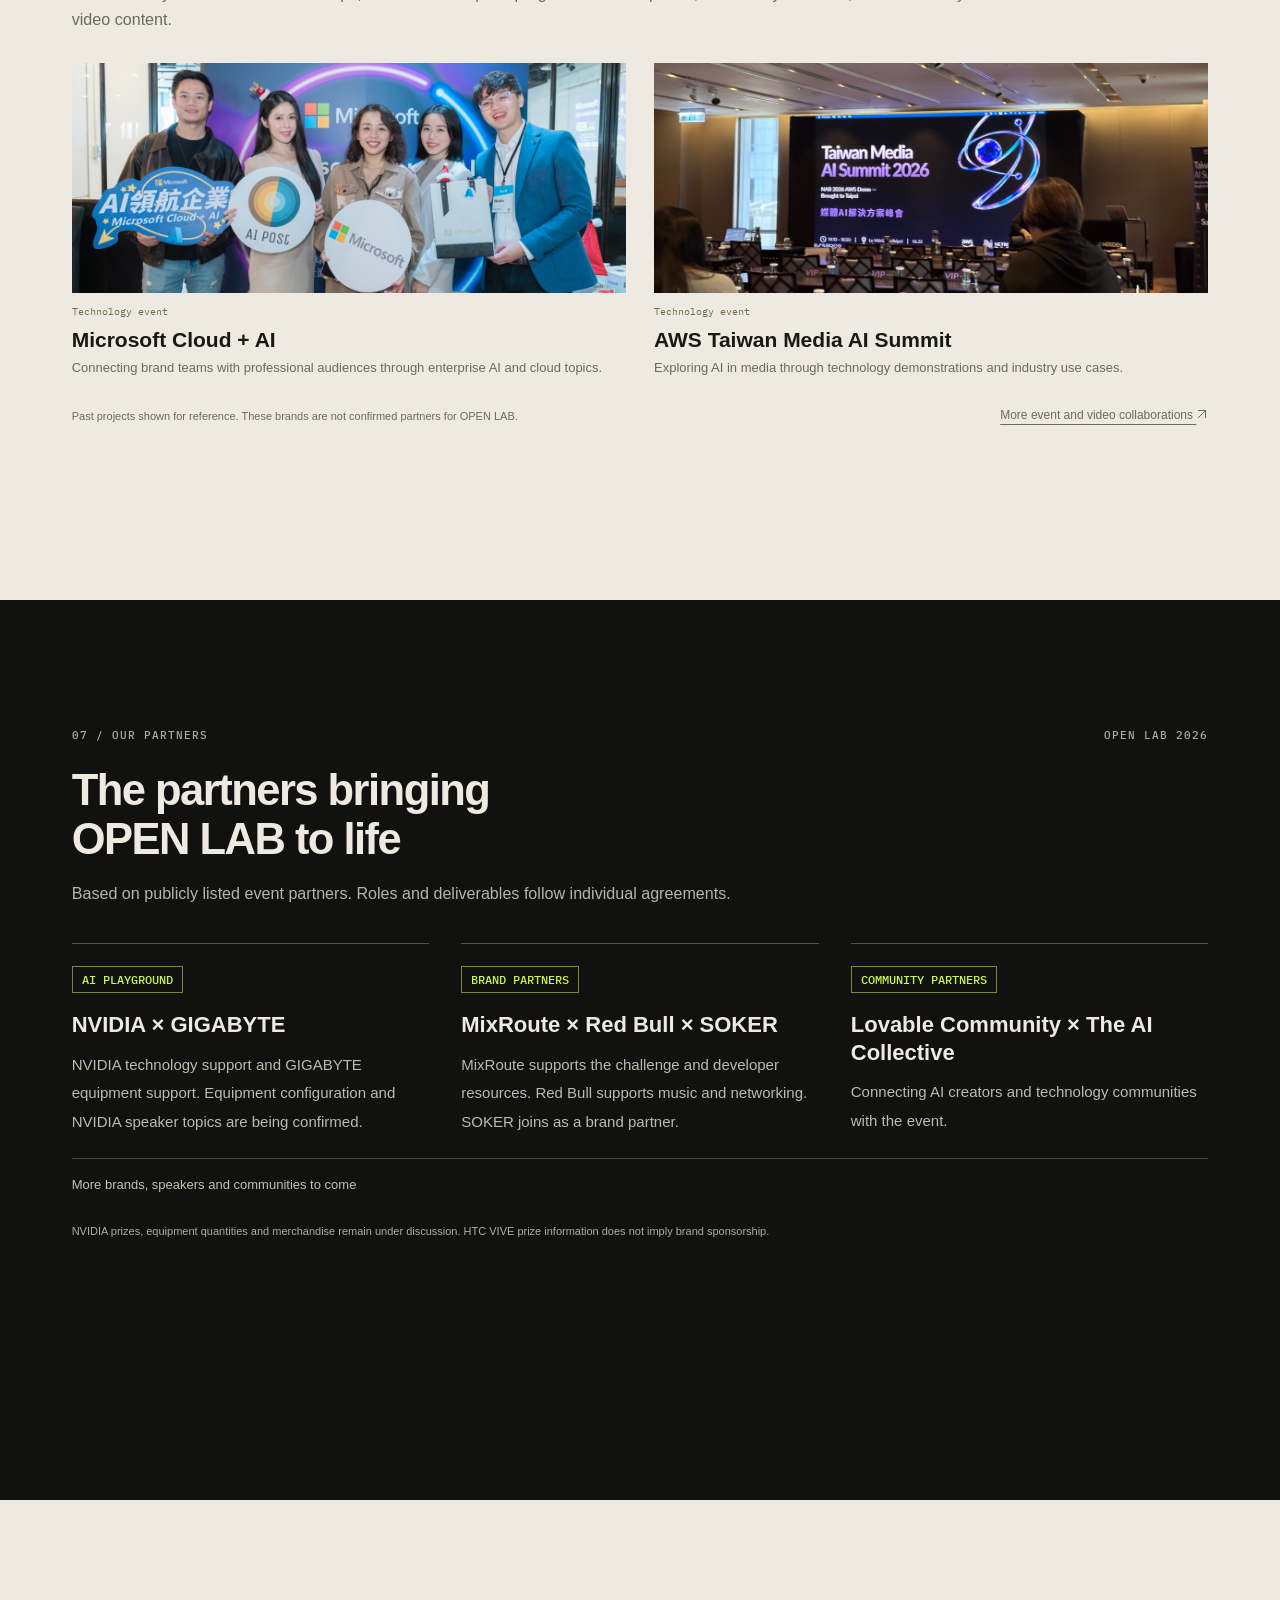
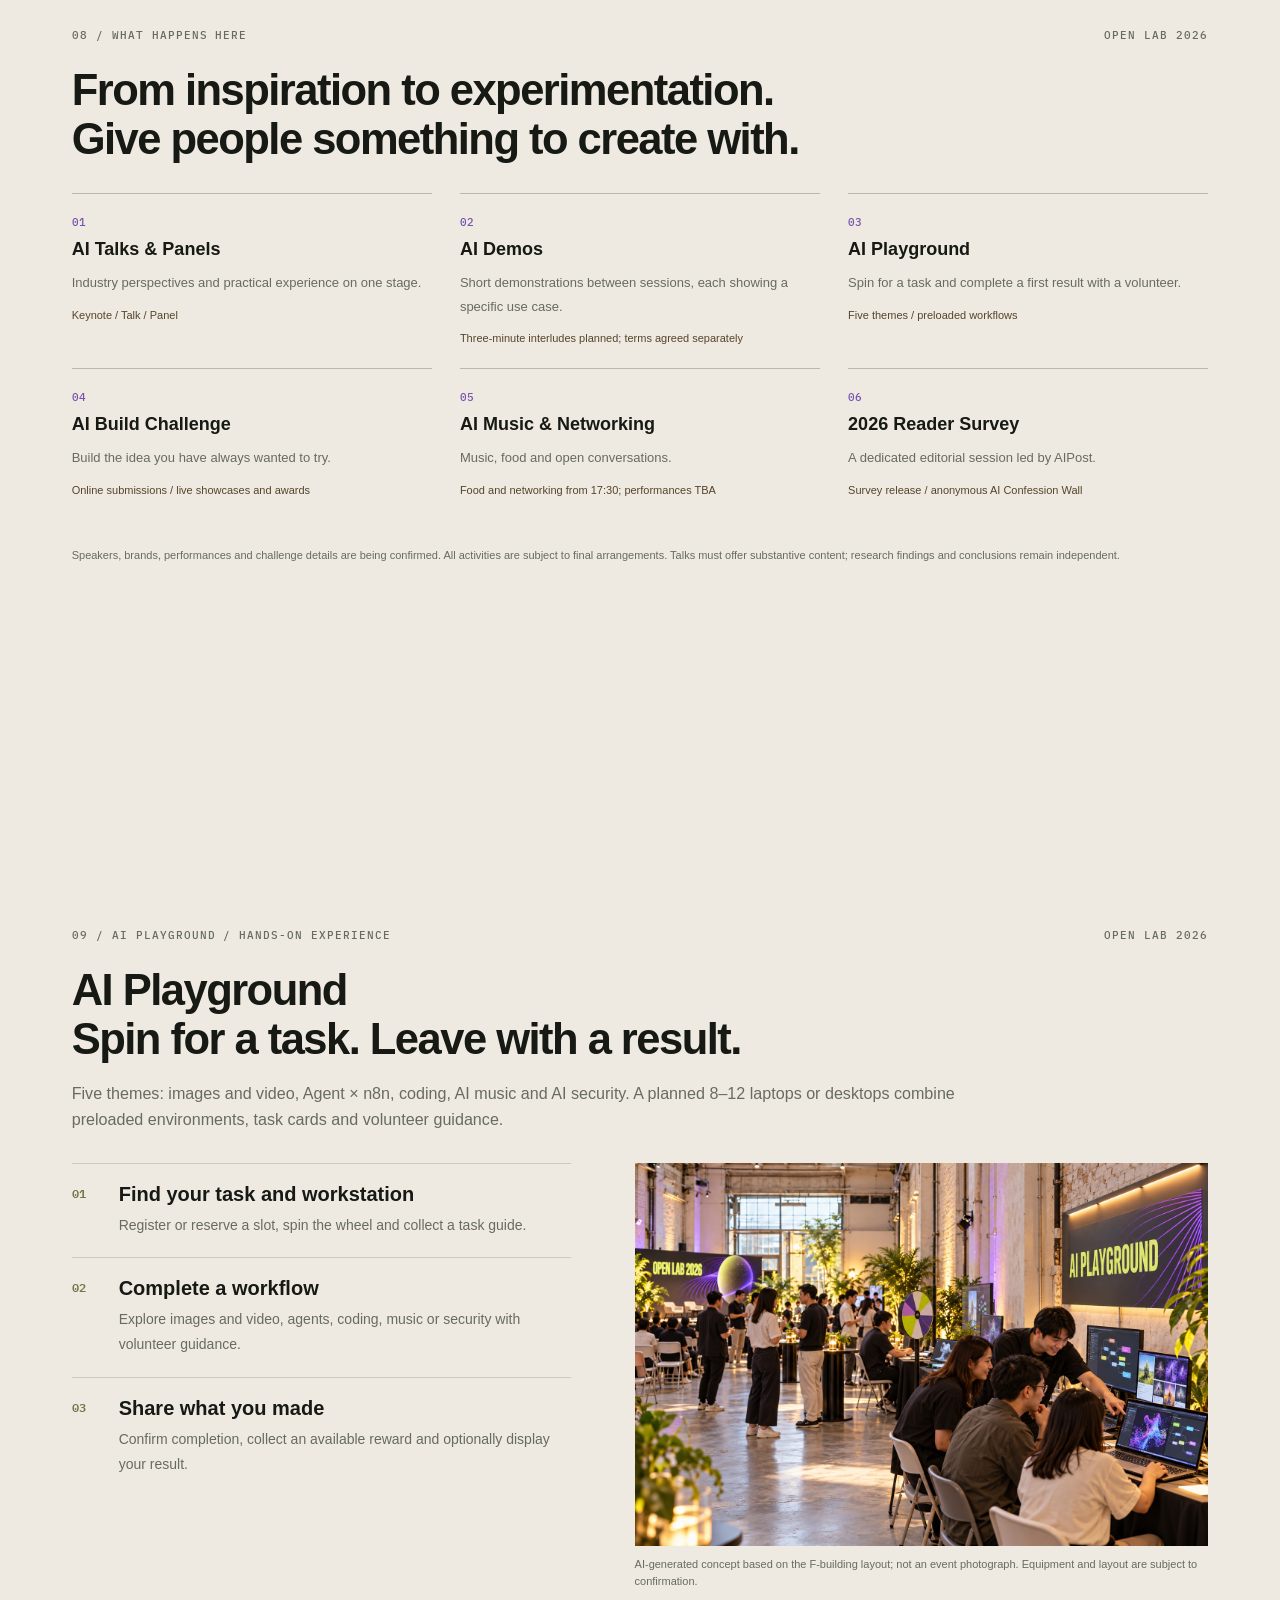
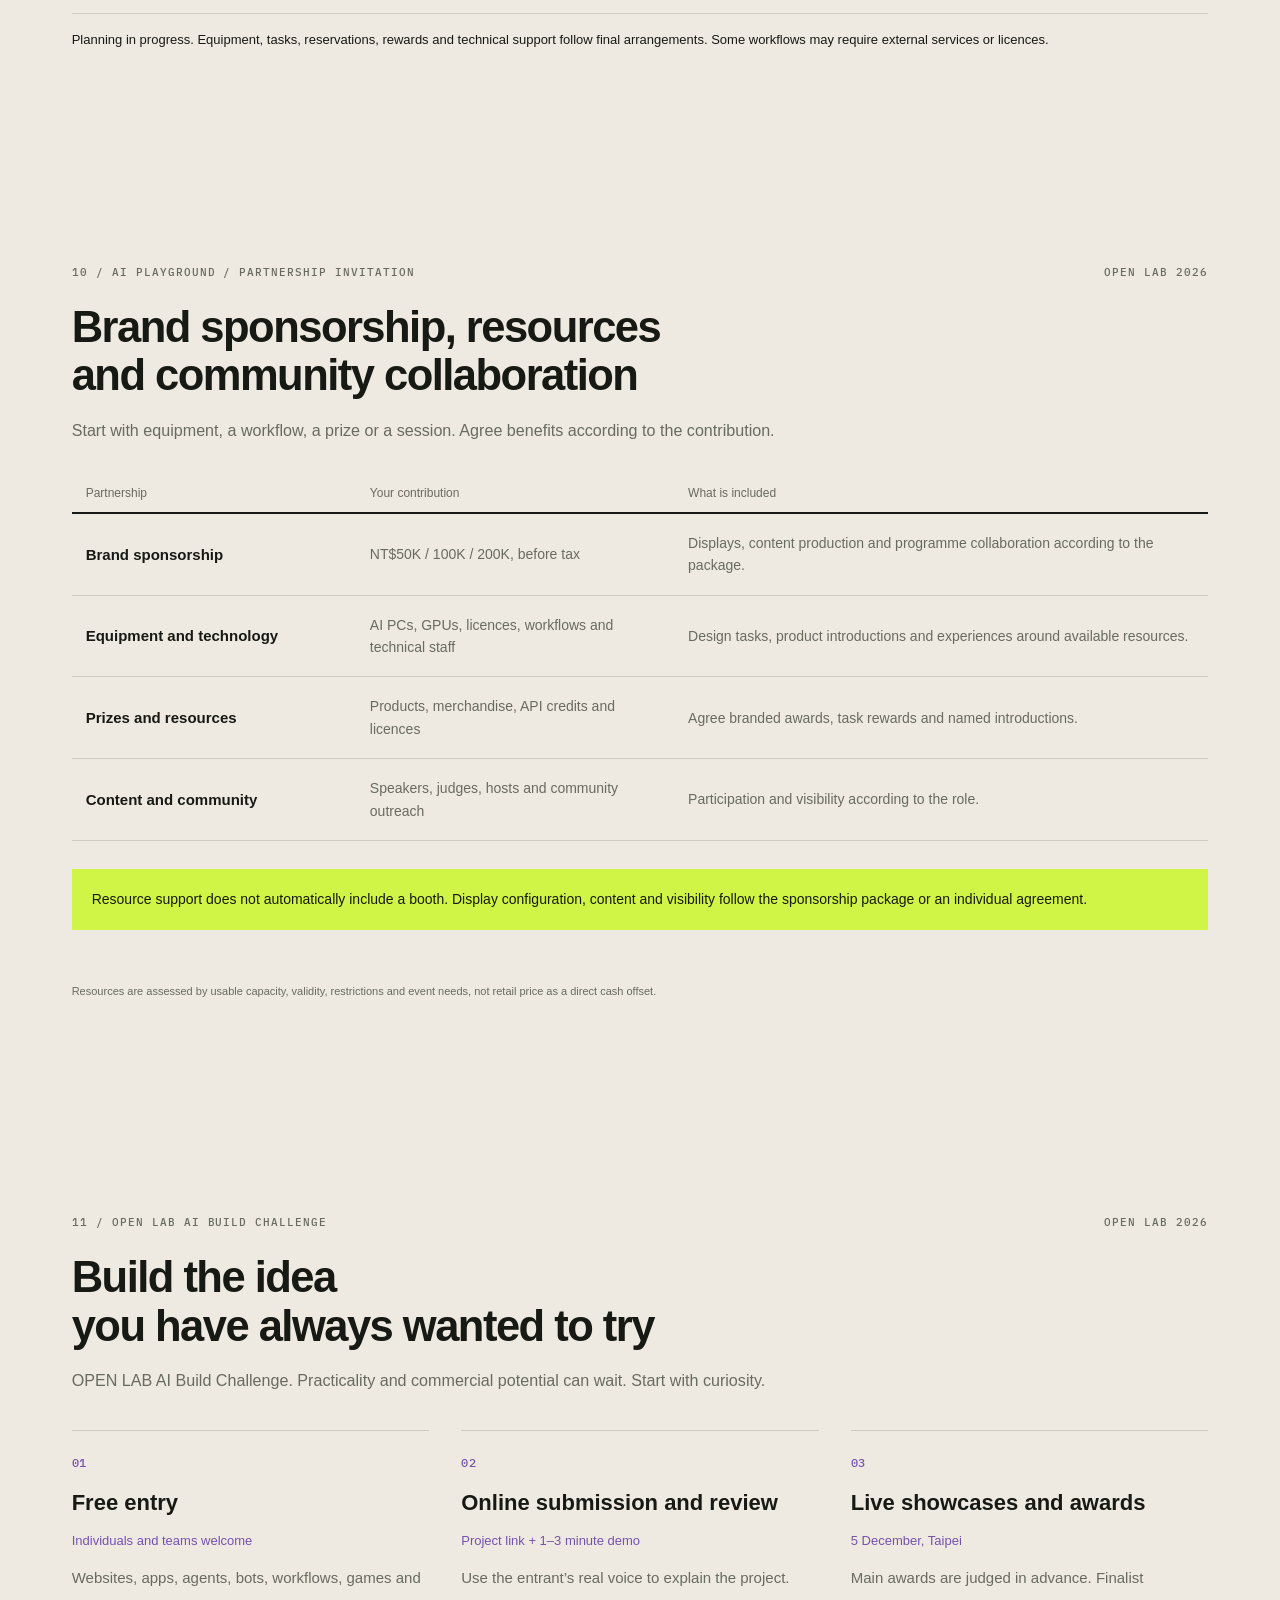
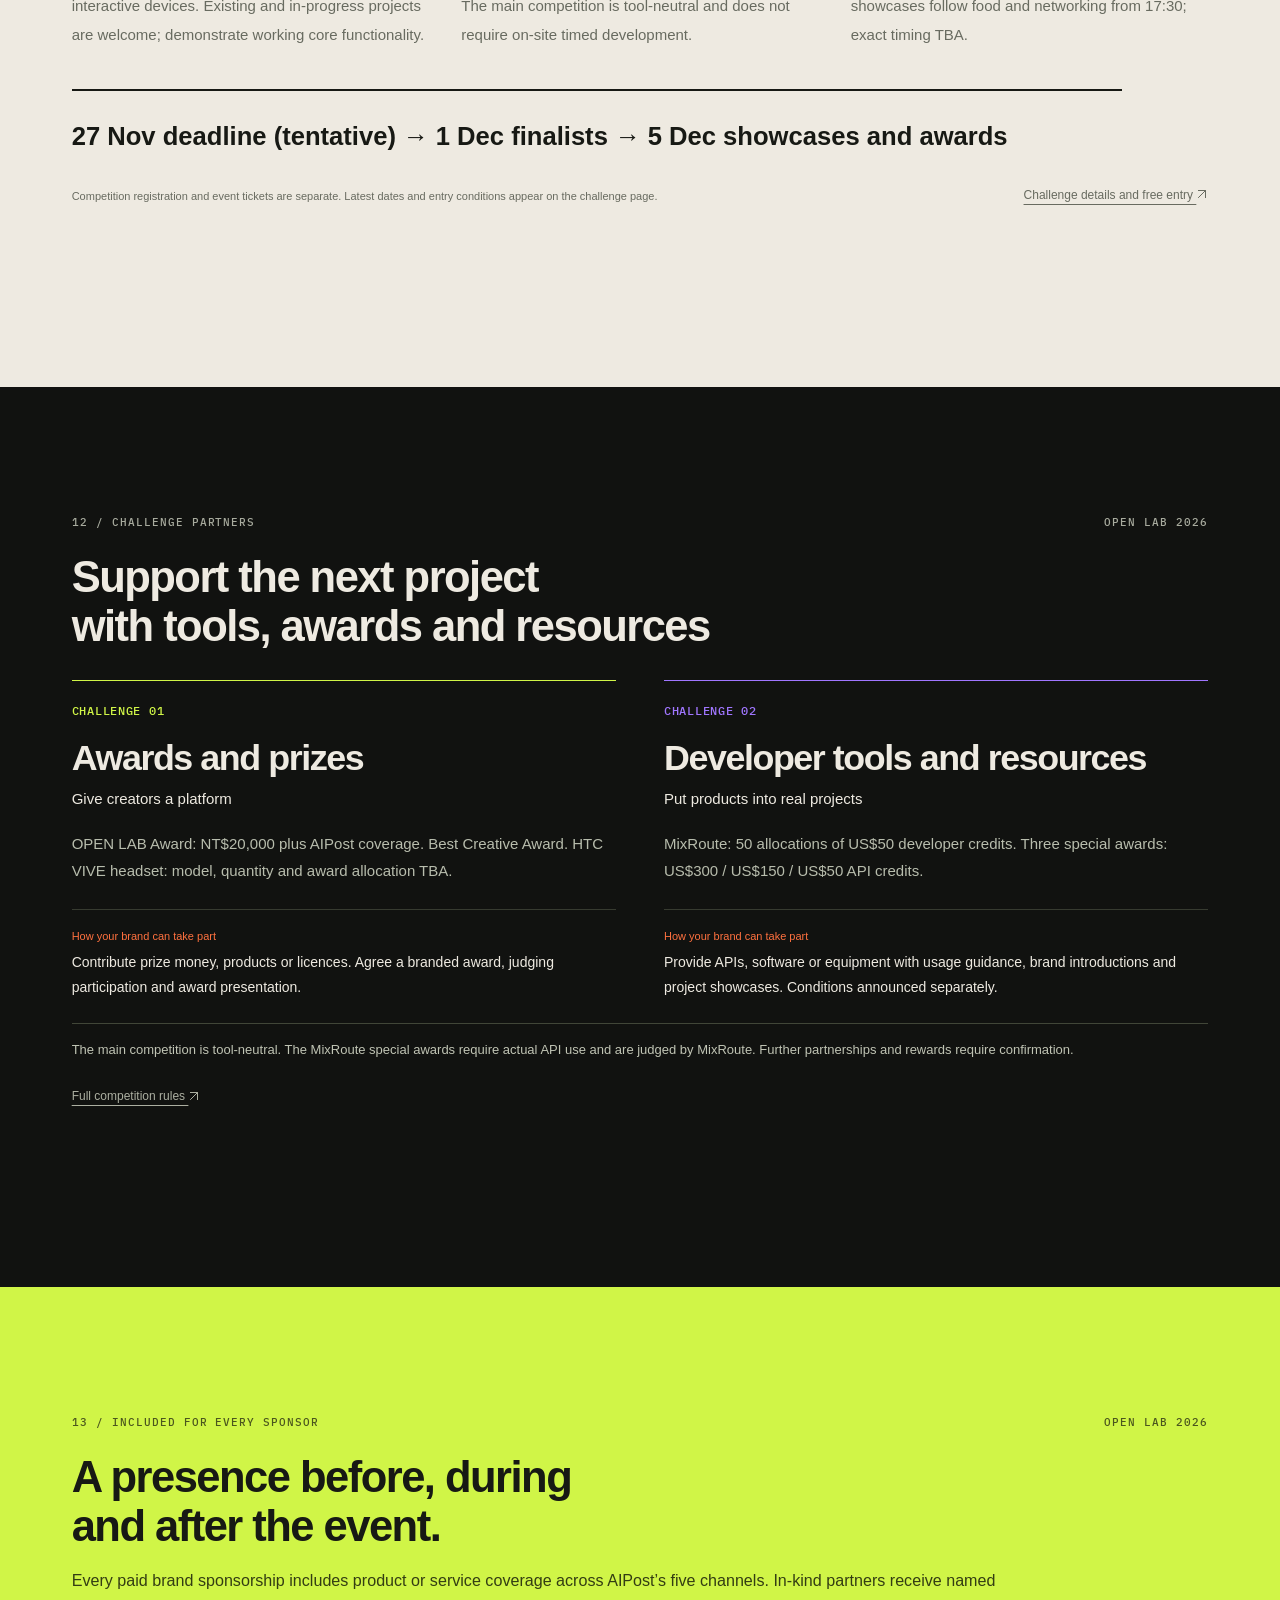
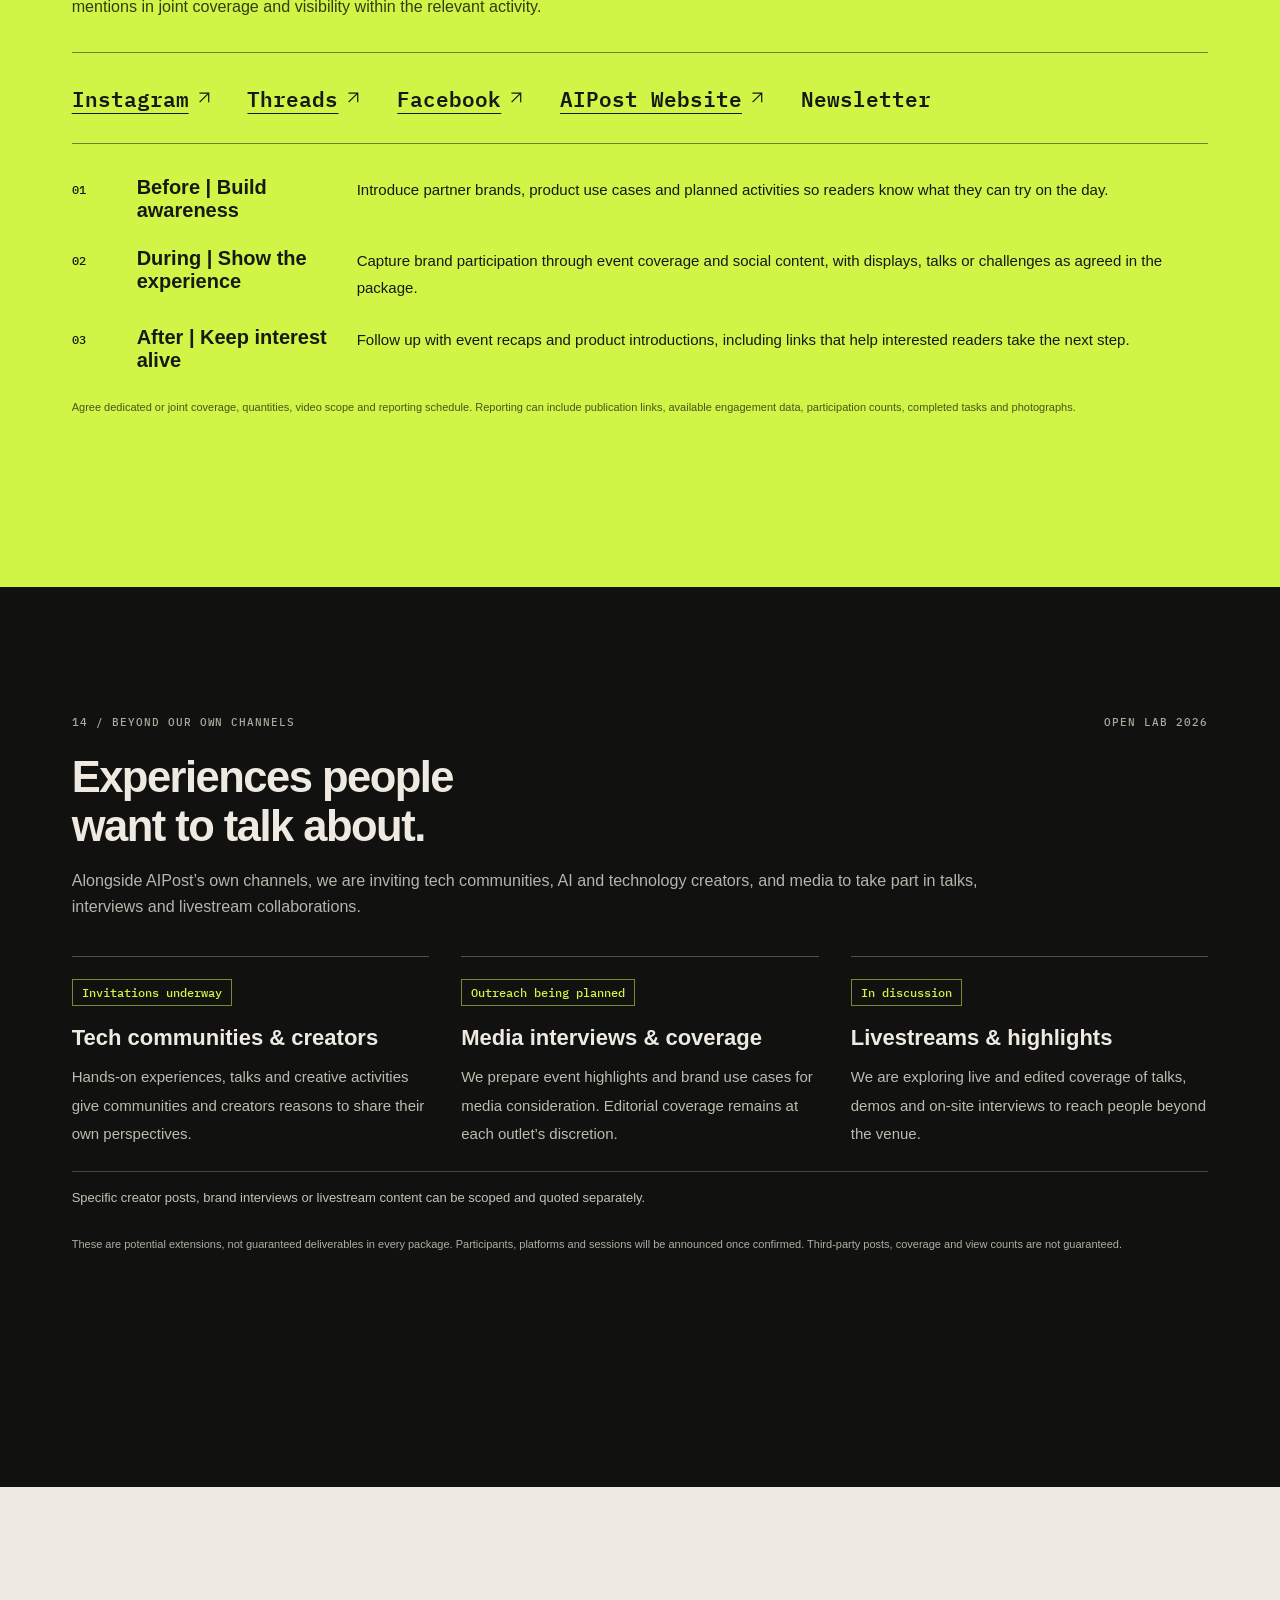
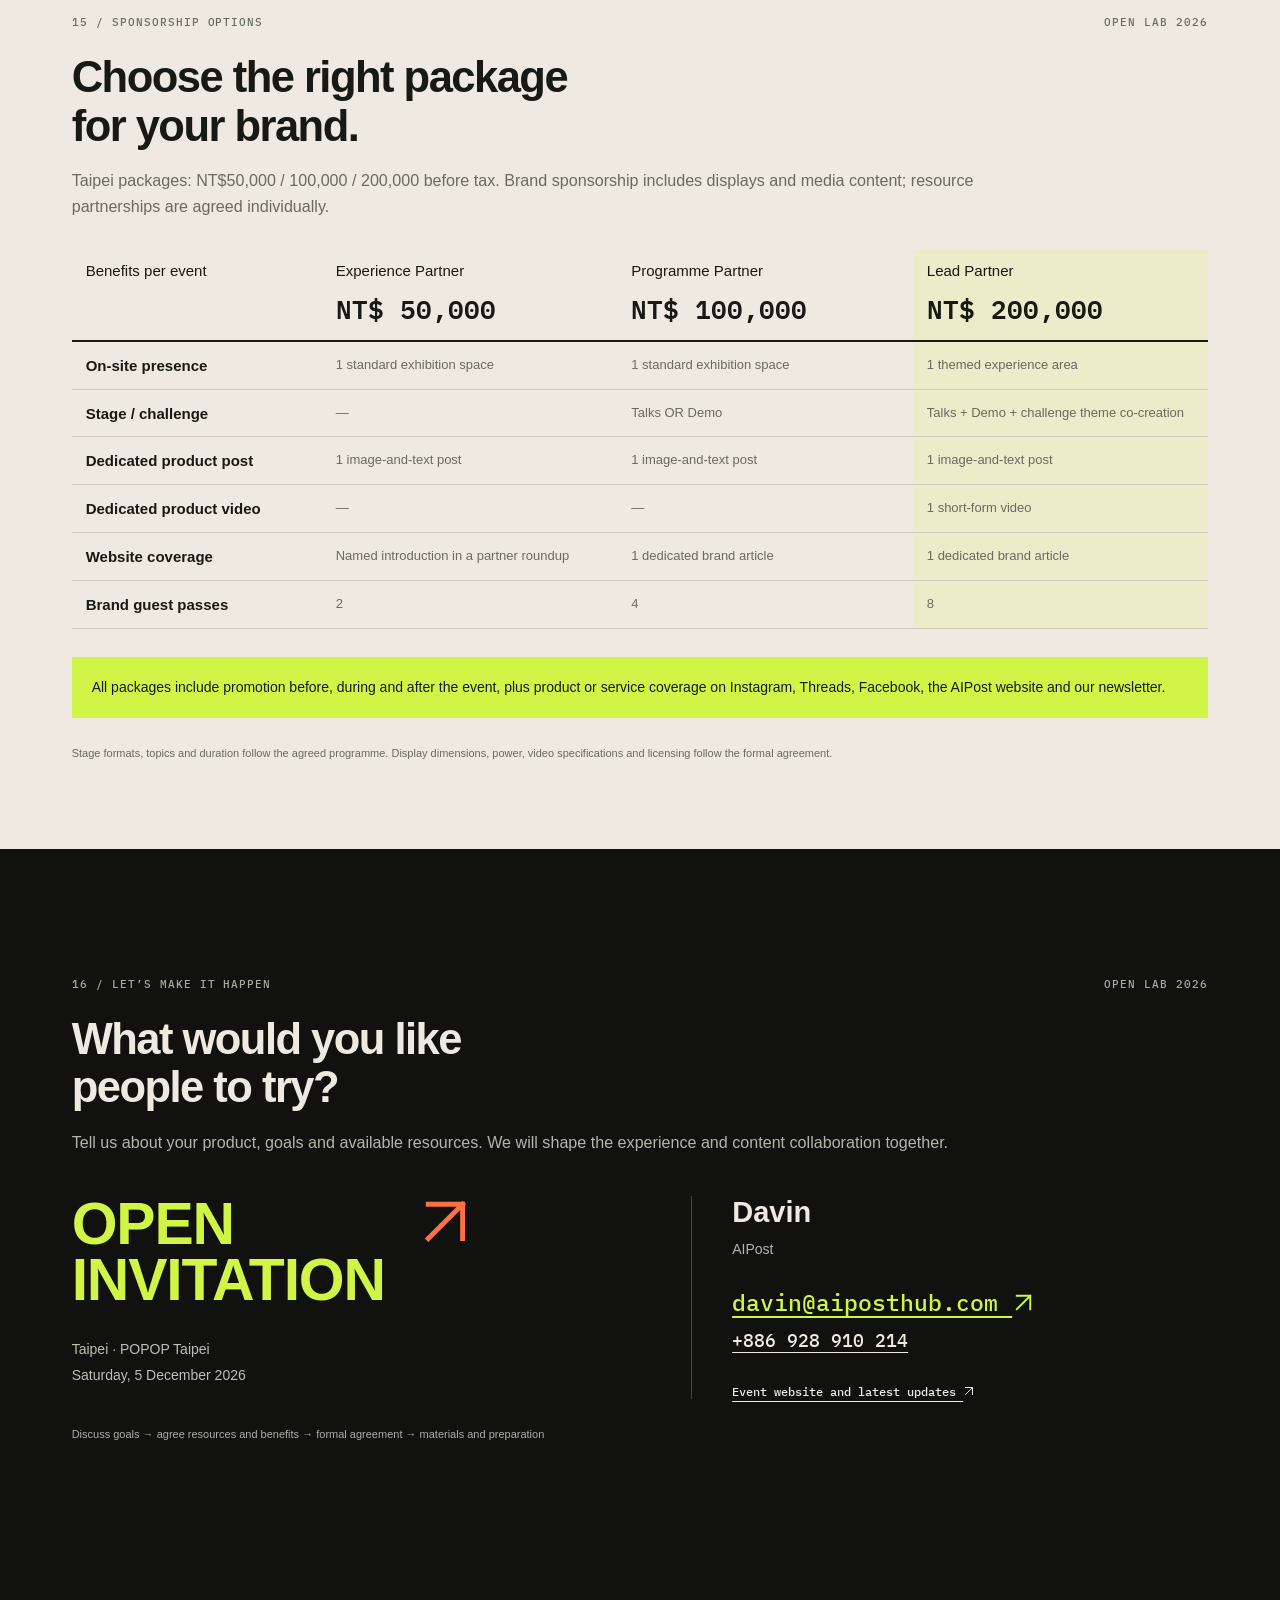
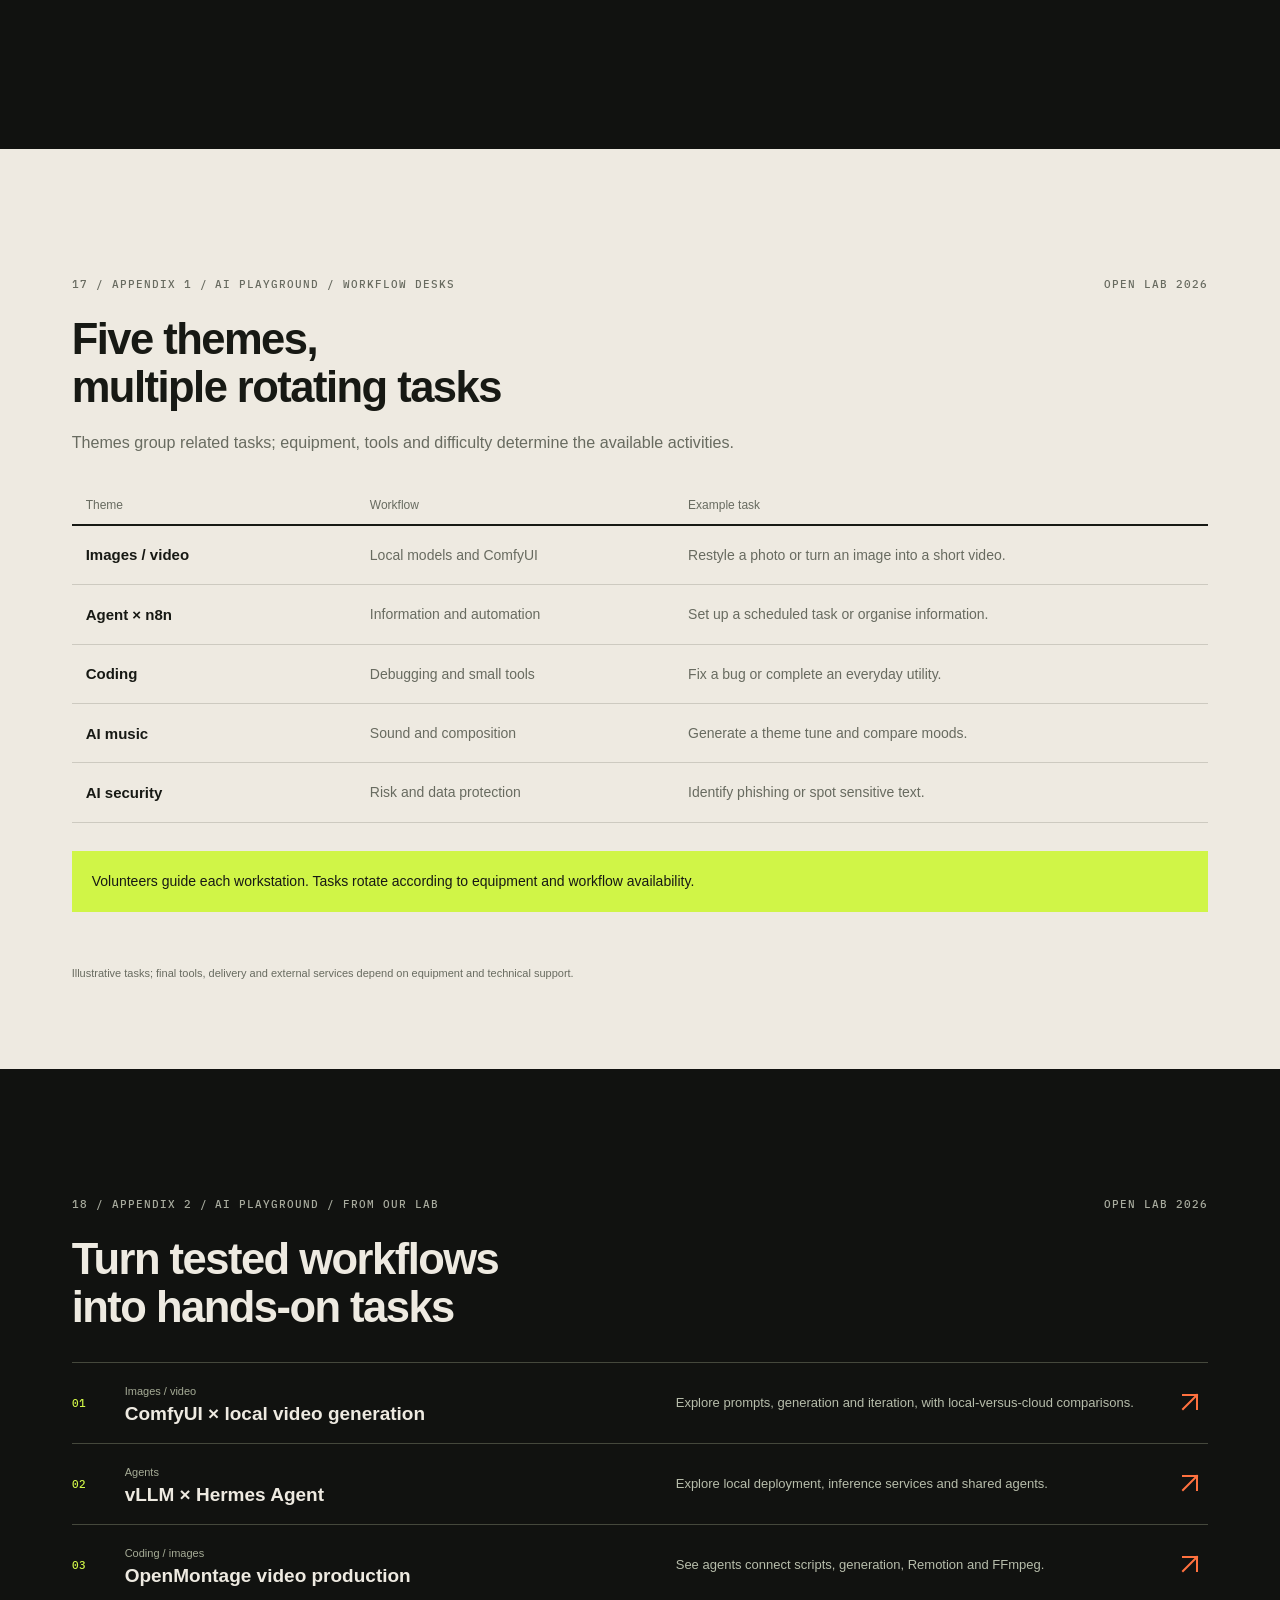
==== commit 5c480493: "Remove on-site brand interview from sponsorship packages" ====
--- a/en/index.html
+++ b/en/index.html
@@ -8,7 +8,7 @@
   <link rel="preconnect" href="https://fonts.googleapis.com">
   <link rel="preconnect" href="https://fonts.gstatic.com" crossorigin>
   <link href="https://fonts.googleapis.com/css2?family=IBM+Plex+Mono:wght@400;600&family=Noto+Sans+TC:wght@400;500;700;900&display=swap" rel="stylesheet">
-  <link rel="stylesheet" href="../styles.css?v=20261027b">
+  <link rel="stylesheet" href="../styles.css?v=20261027c">
 </head>
 <body>
   <header class="topbar">
@@ -31,8 +31,8 @@
     <div id="overviewGrid" class="overview__grid"></div>
   </dialog>
 
-  <script src="../content.js?v=20261027b"></script>
-  <script src="../content.en.js?v=20261027b"></script>
-  <script src="../app.js?v=20261027b"></script>
+  <script src="../content.js?v=20261027c"></script>
+  <script src="../content.en.js?v=20261027c"></script>
+  <script src="../app.js?v=20261027c"></script>
 </body>
 </html>
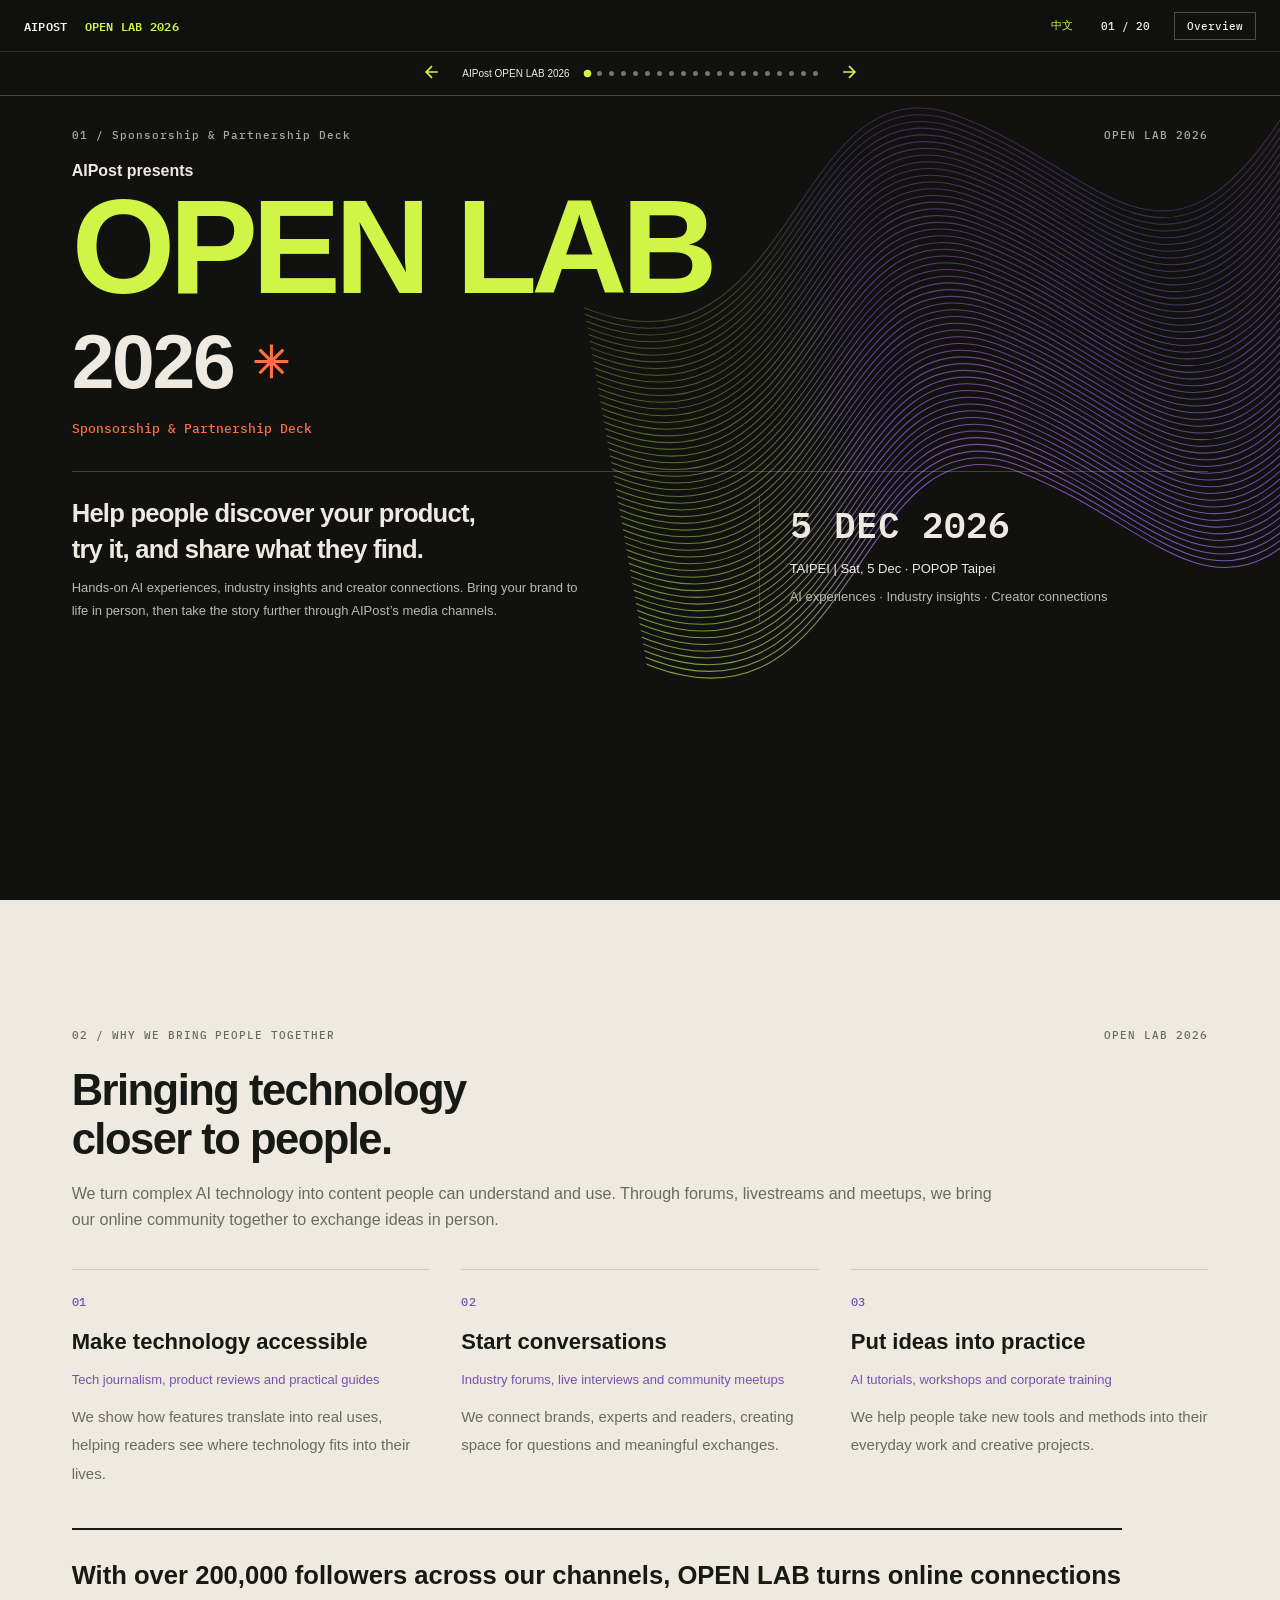
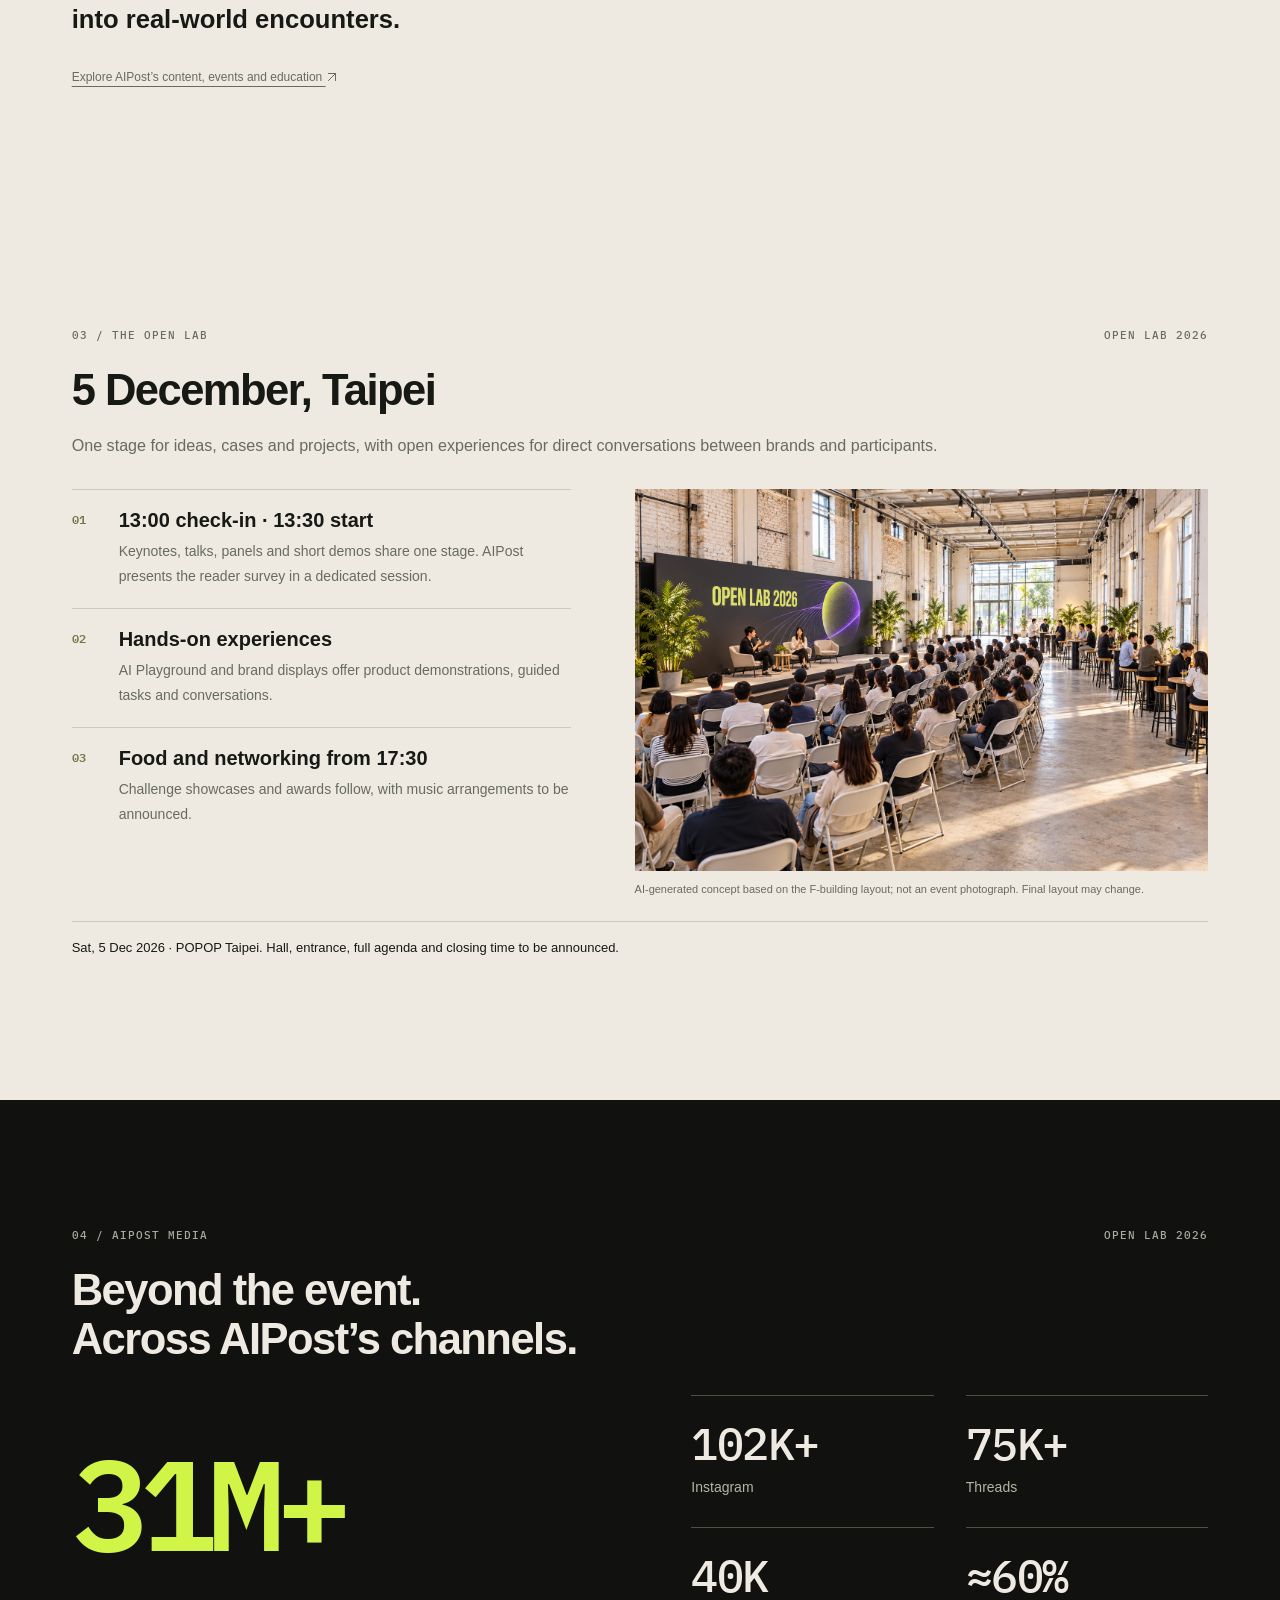
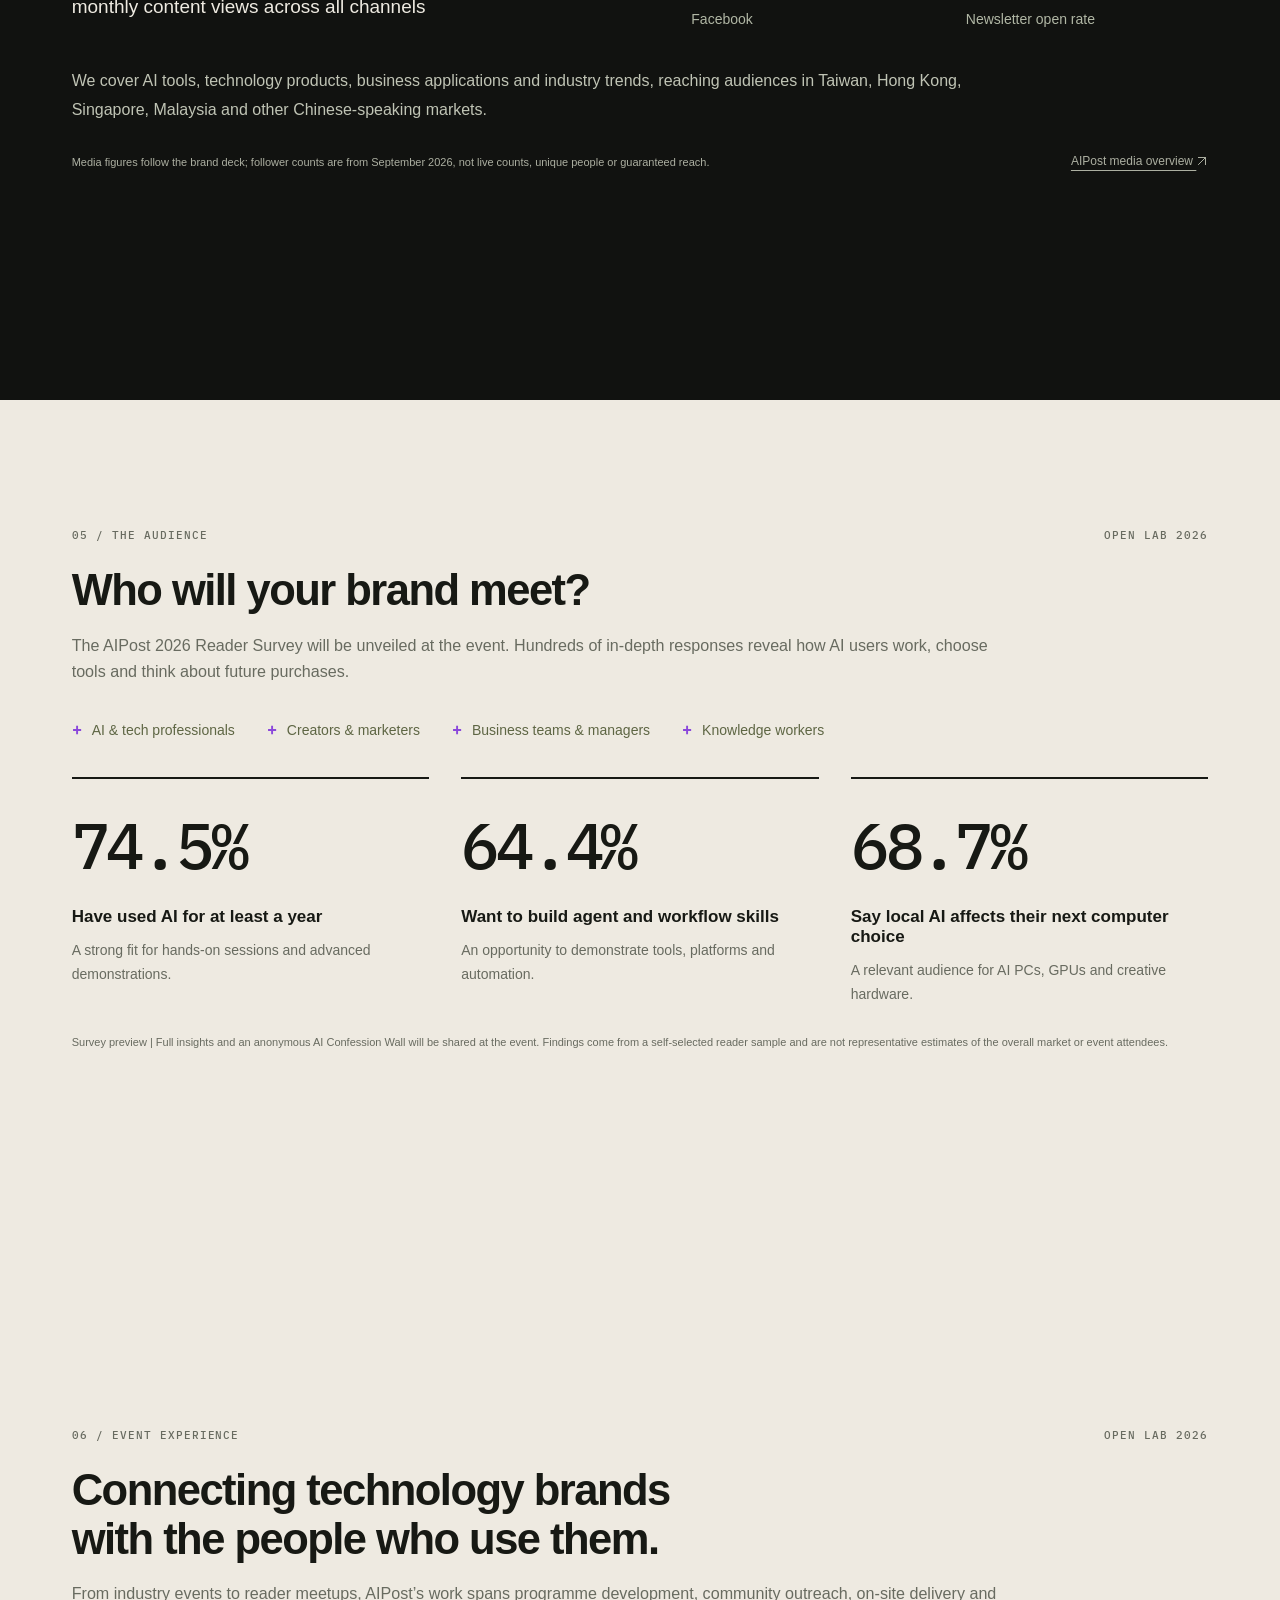
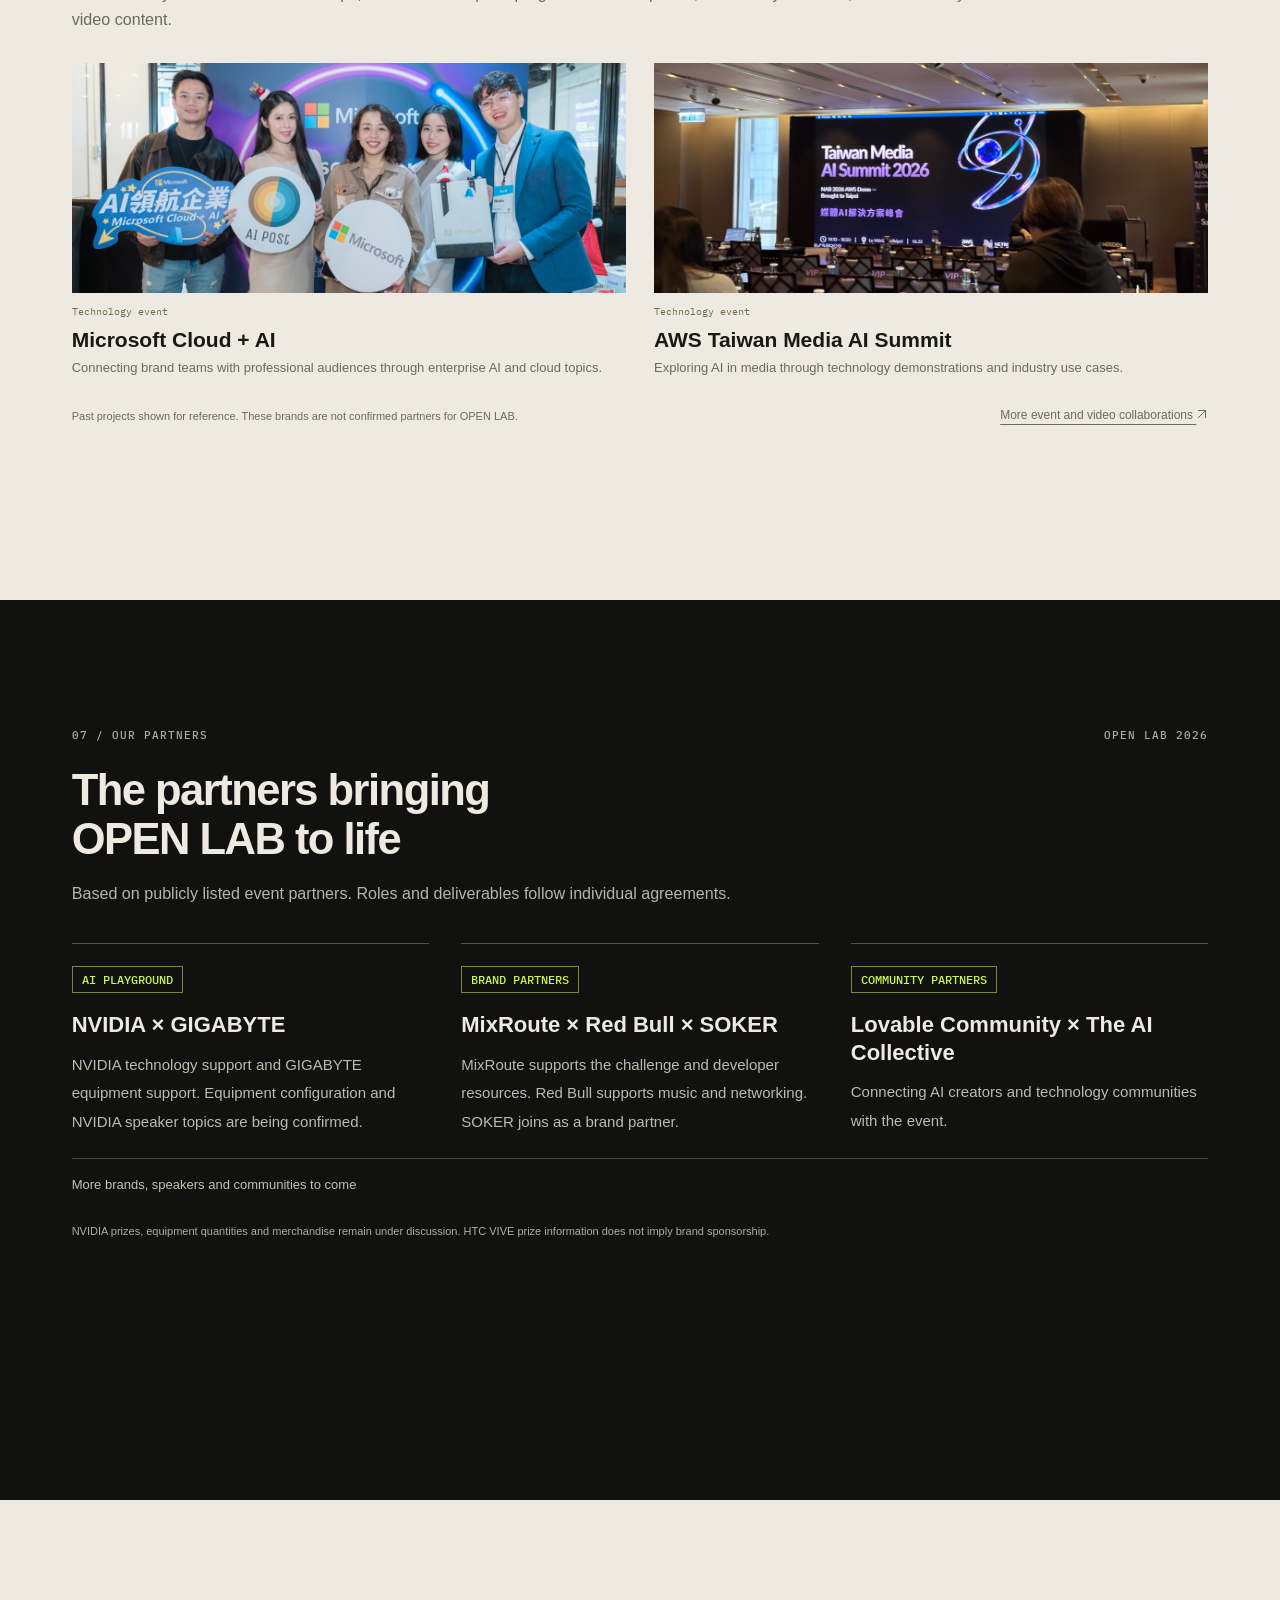
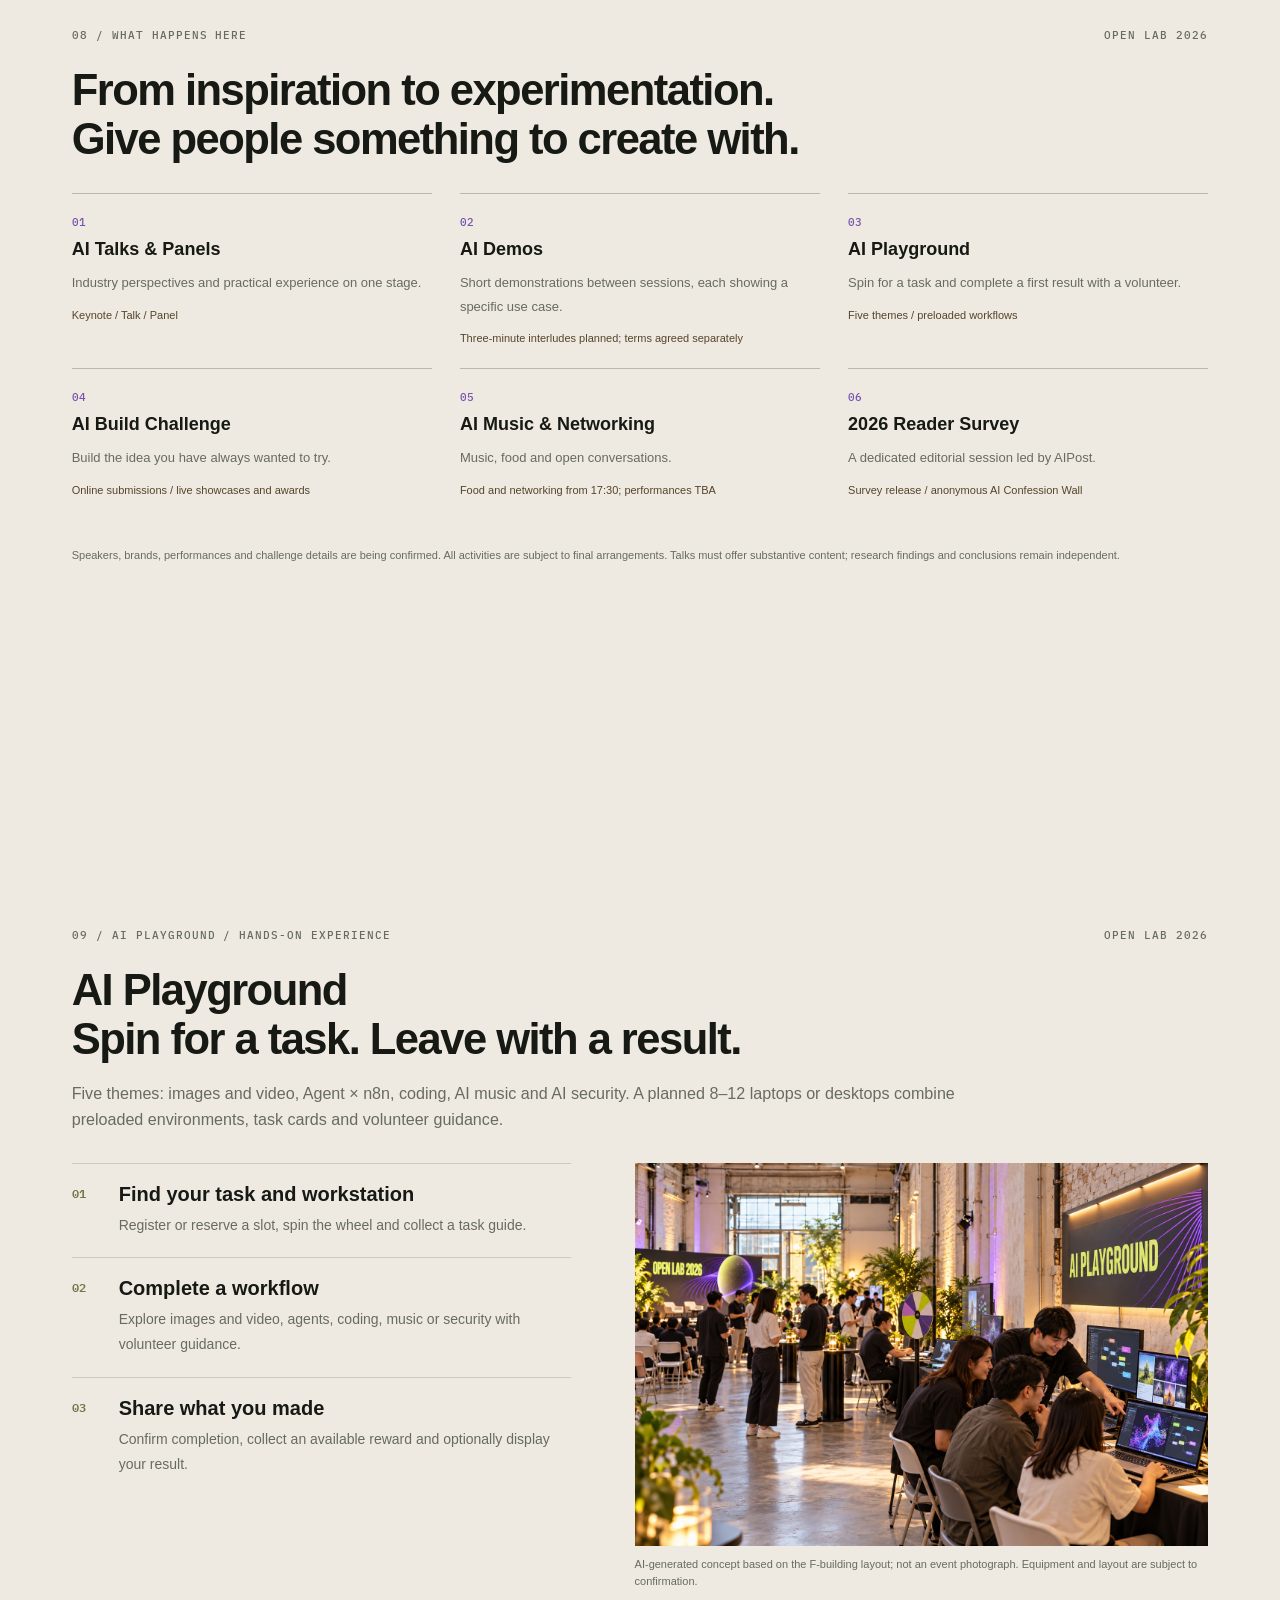
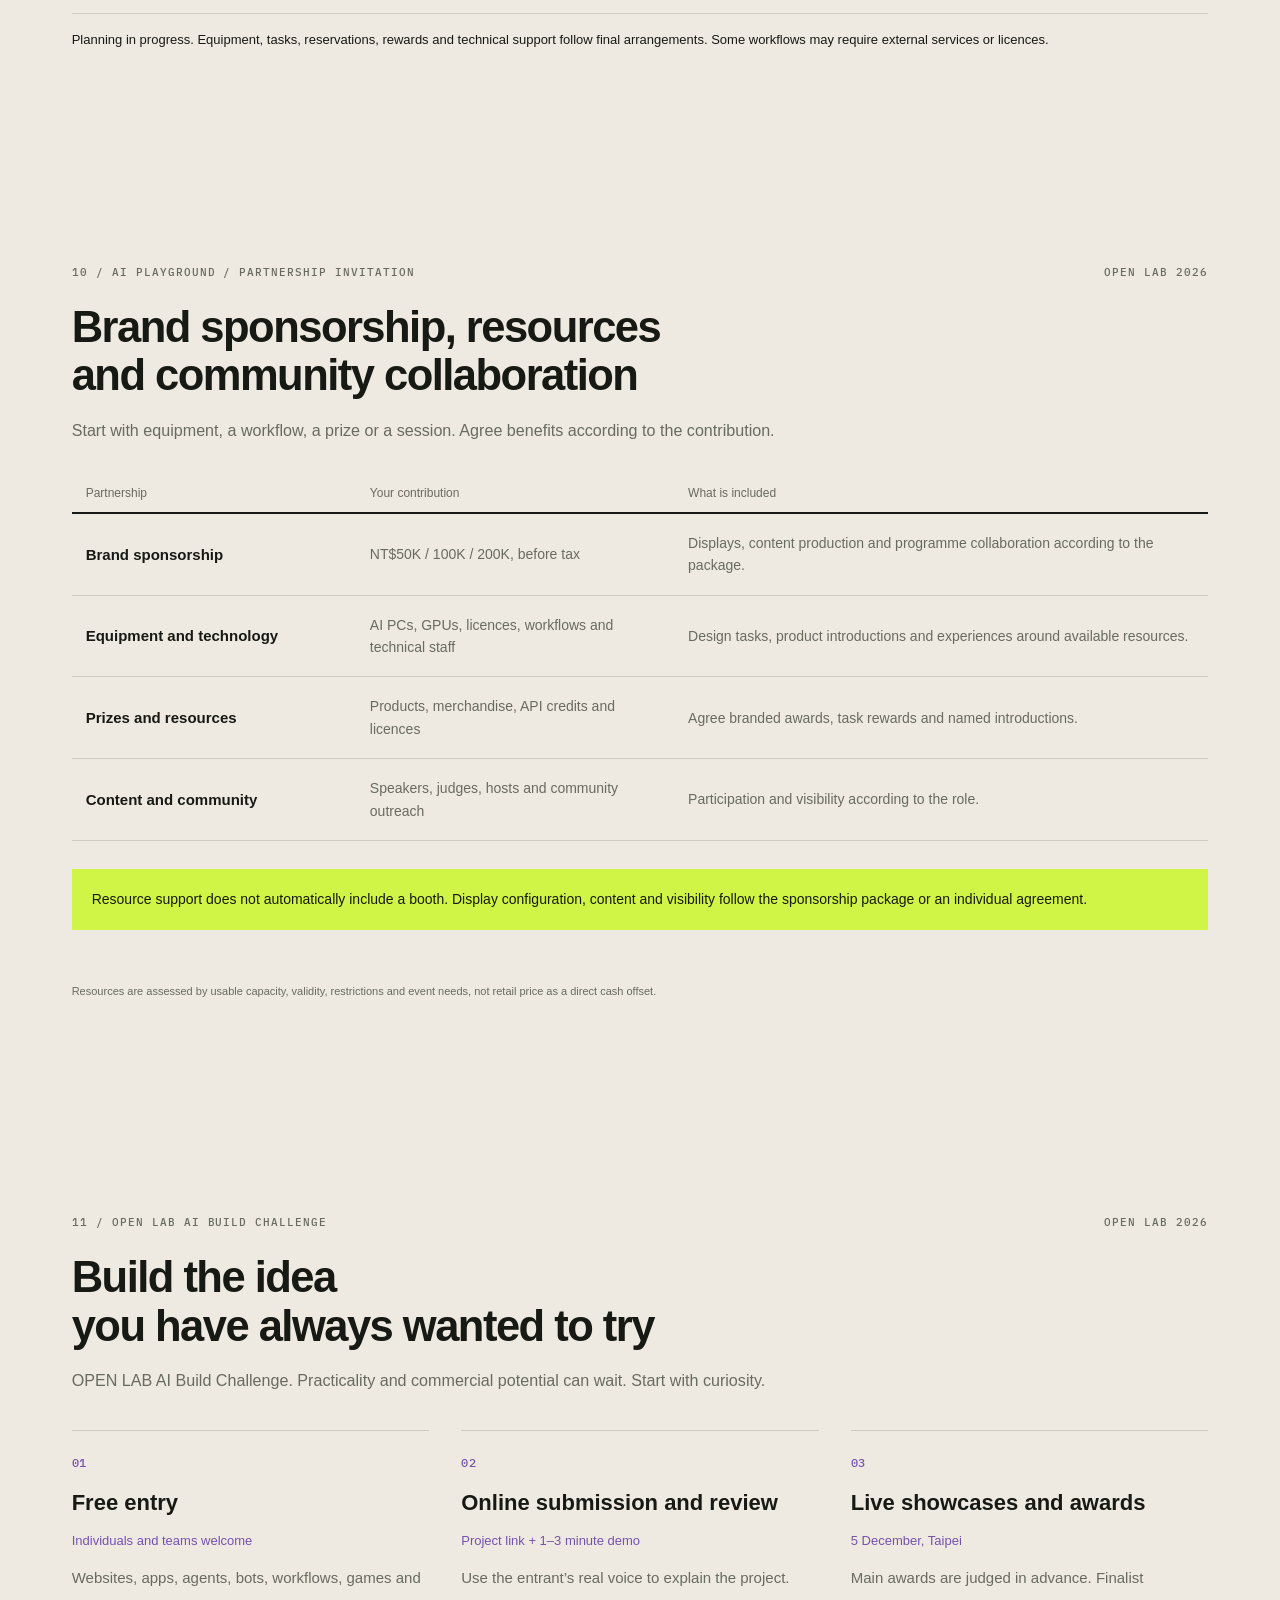
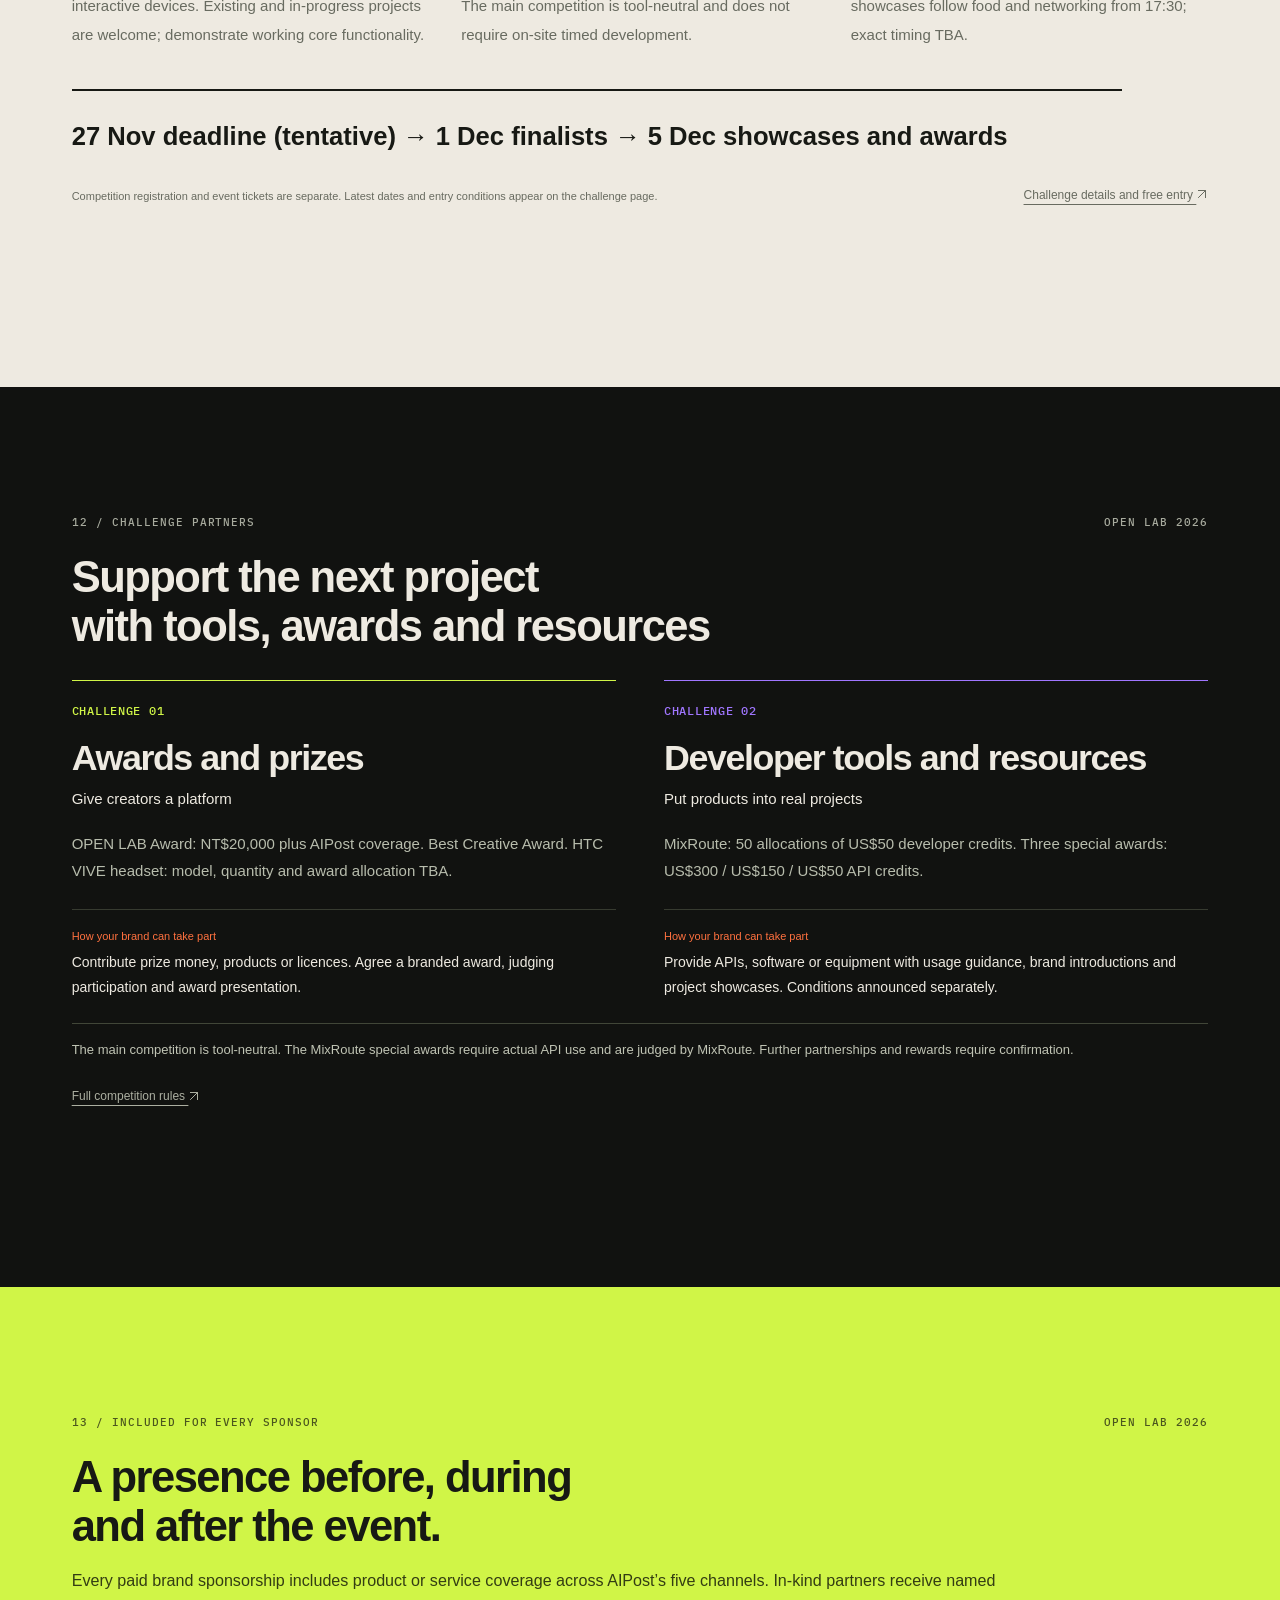
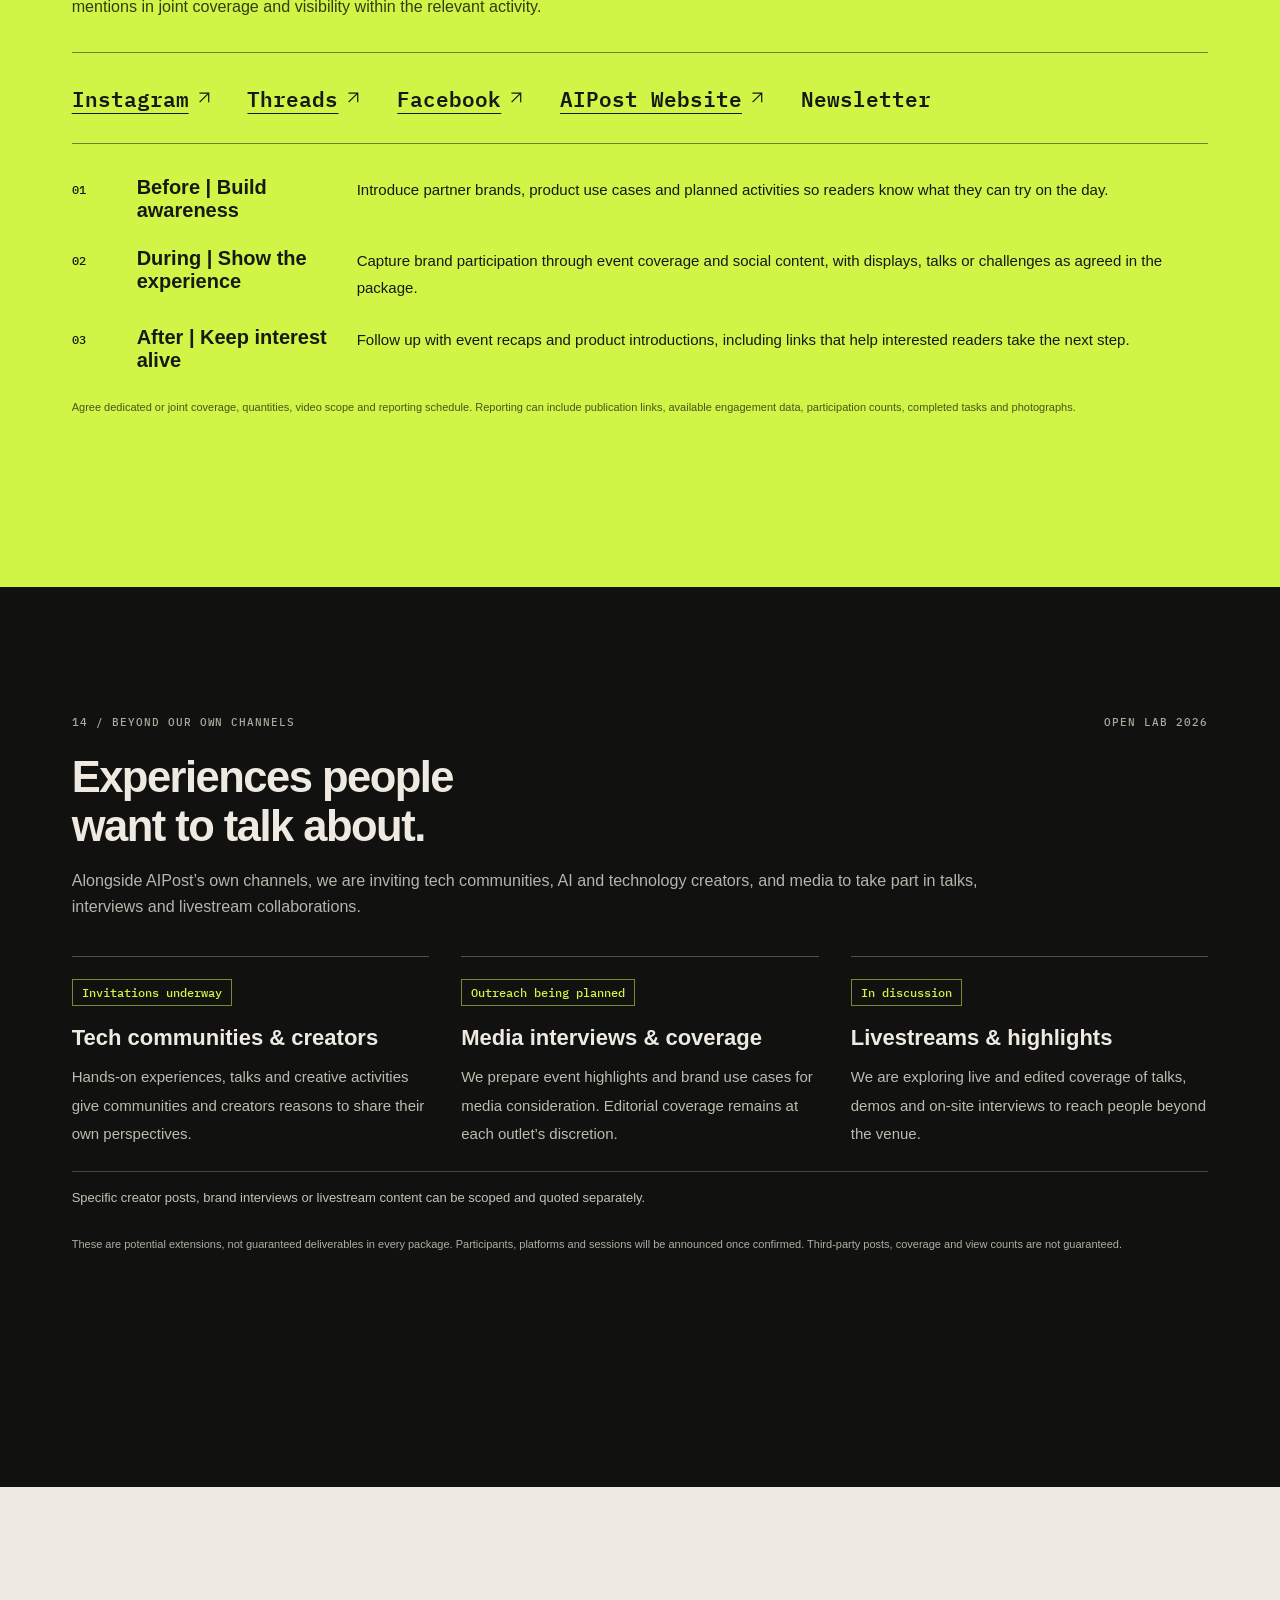
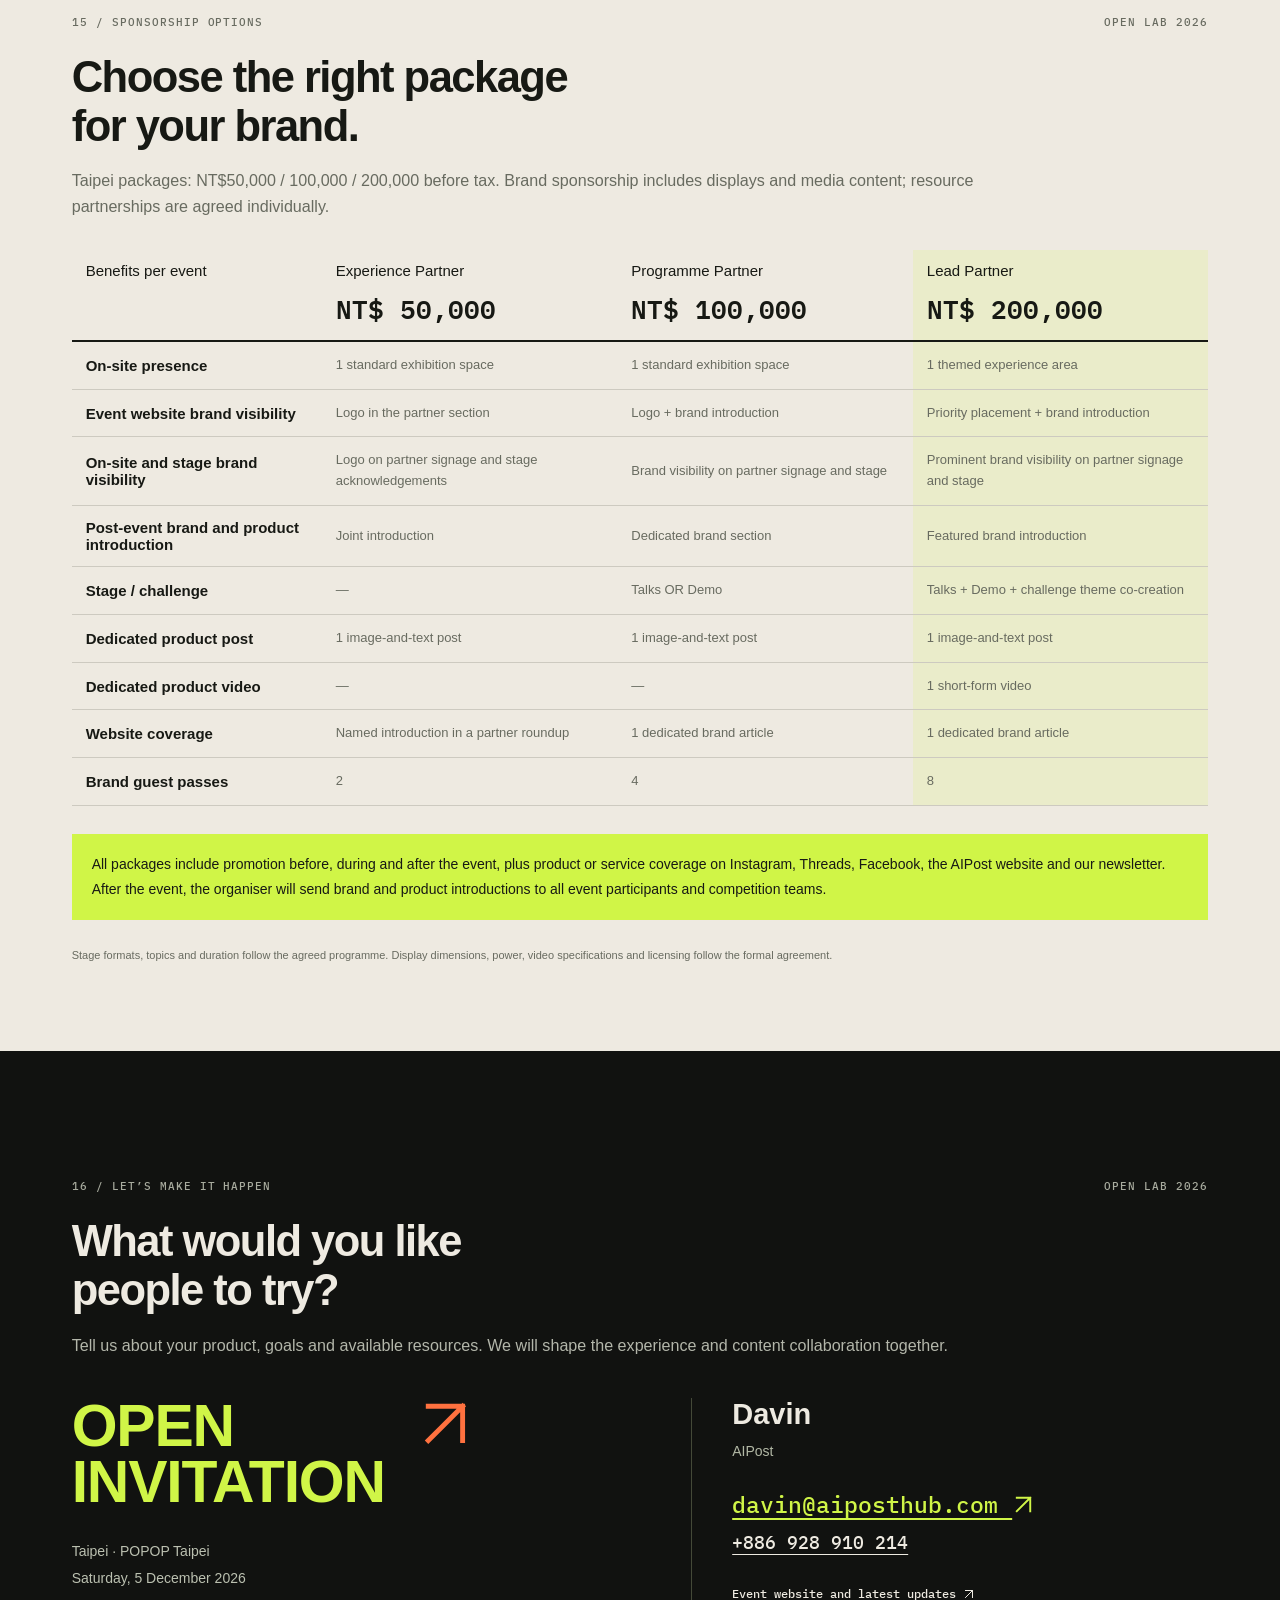
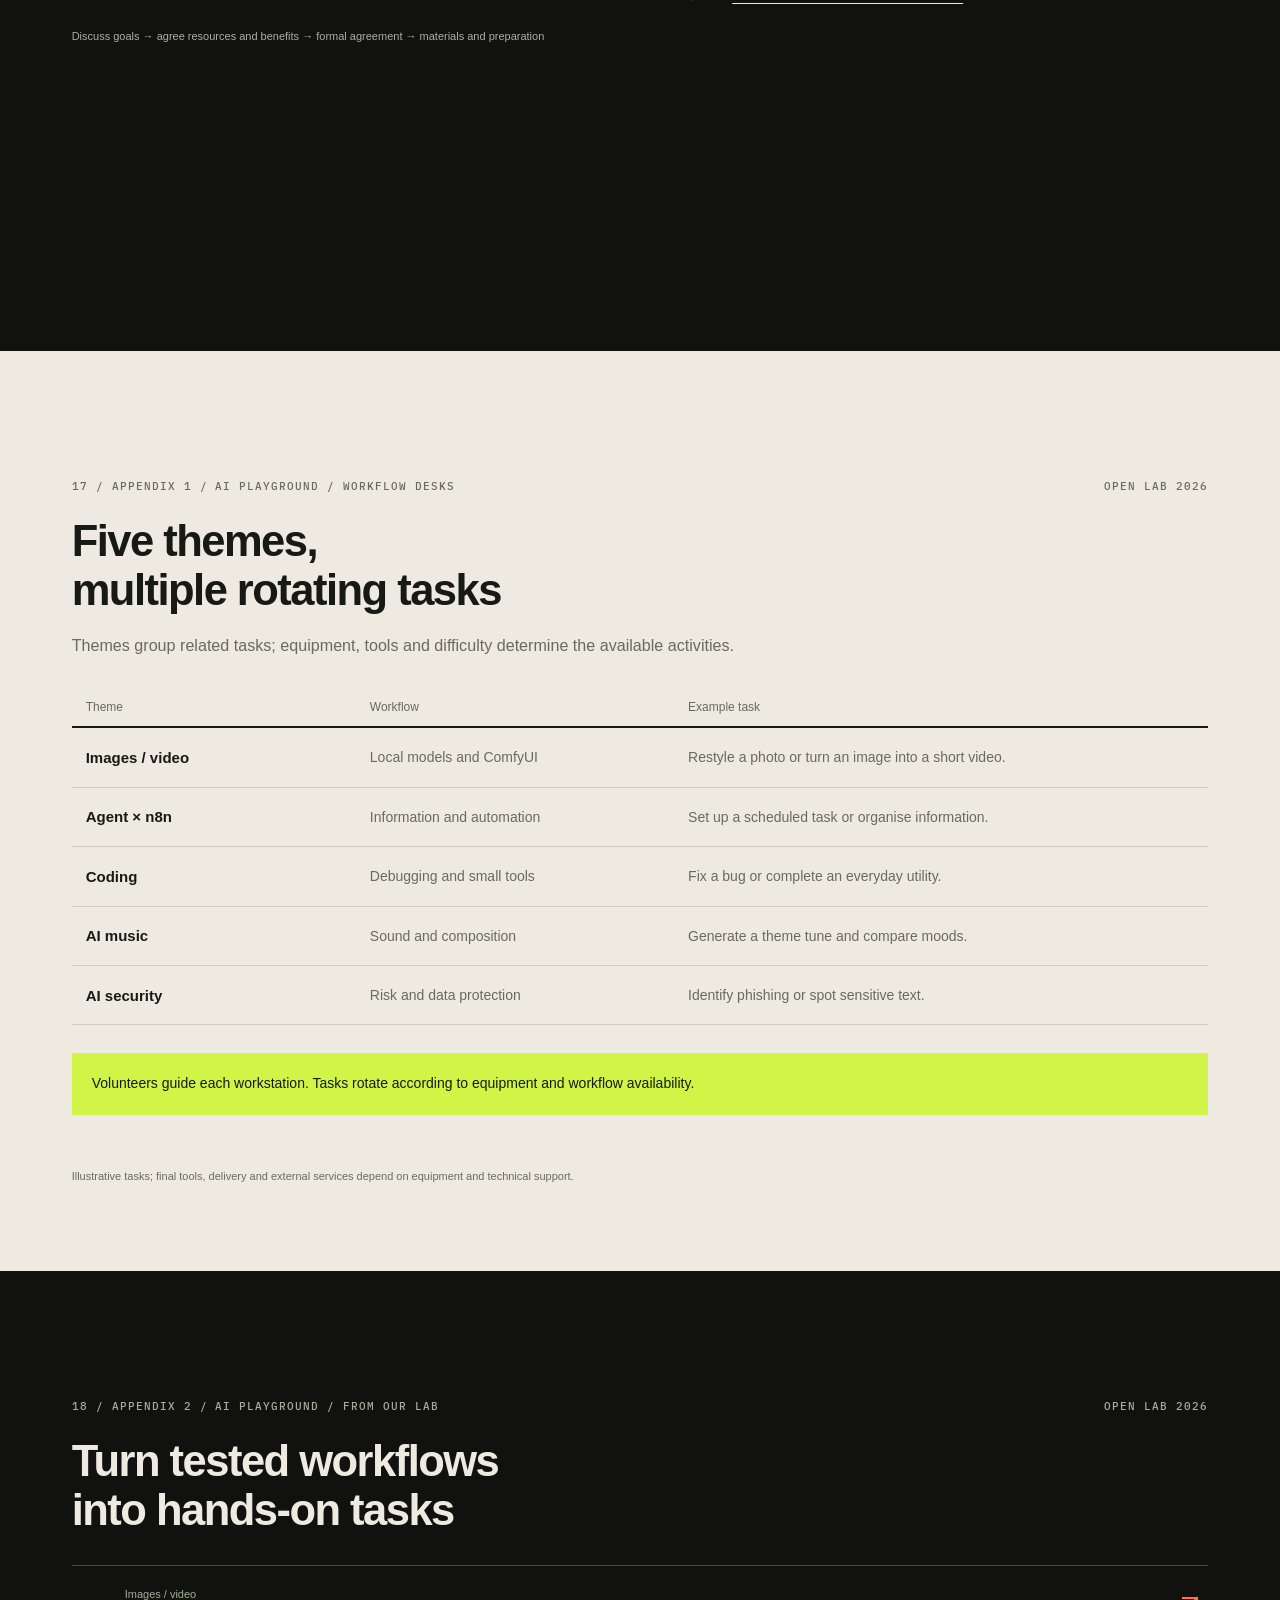
==== commit 8b2b3ddb: "Add website and venue visibility plus post-event product introductions" ====
--- a/en/index.html
+++ b/en/index.html
@@ -8,7 +8,7 @@
   <link rel="preconnect" href="https://fonts.googleapis.com">
   <link rel="preconnect" href="https://fonts.gstatic.com" crossorigin>
   <link href="https://fonts.googleapis.com/css2?family=IBM+Plex+Mono:wght@400;600&family=Noto+Sans+TC:wght@400;500;700;900&display=swap" rel="stylesheet">
-  <link rel="stylesheet" href="../styles.css?v=20261027c">
+  <link rel="stylesheet" href="../styles.css?v=20261027d">
 </head>
 <body>
   <header class="topbar">
@@ -31,8 +31,8 @@
     <div id="overviewGrid" class="overview__grid"></div>
   </dialog>
 
-  <script src="../content.js?v=20261027c"></script>
-  <script src="../content.en.js?v=20261027c"></script>
-  <script src="../app.js?v=20261027c"></script>
+  <script src="../content.js?v=20261027d"></script>
+  <script src="../content.en.js?v=20261027d"></script>
+  <script src="../app.js?v=20261027d"></script>
 </body>
 </html>
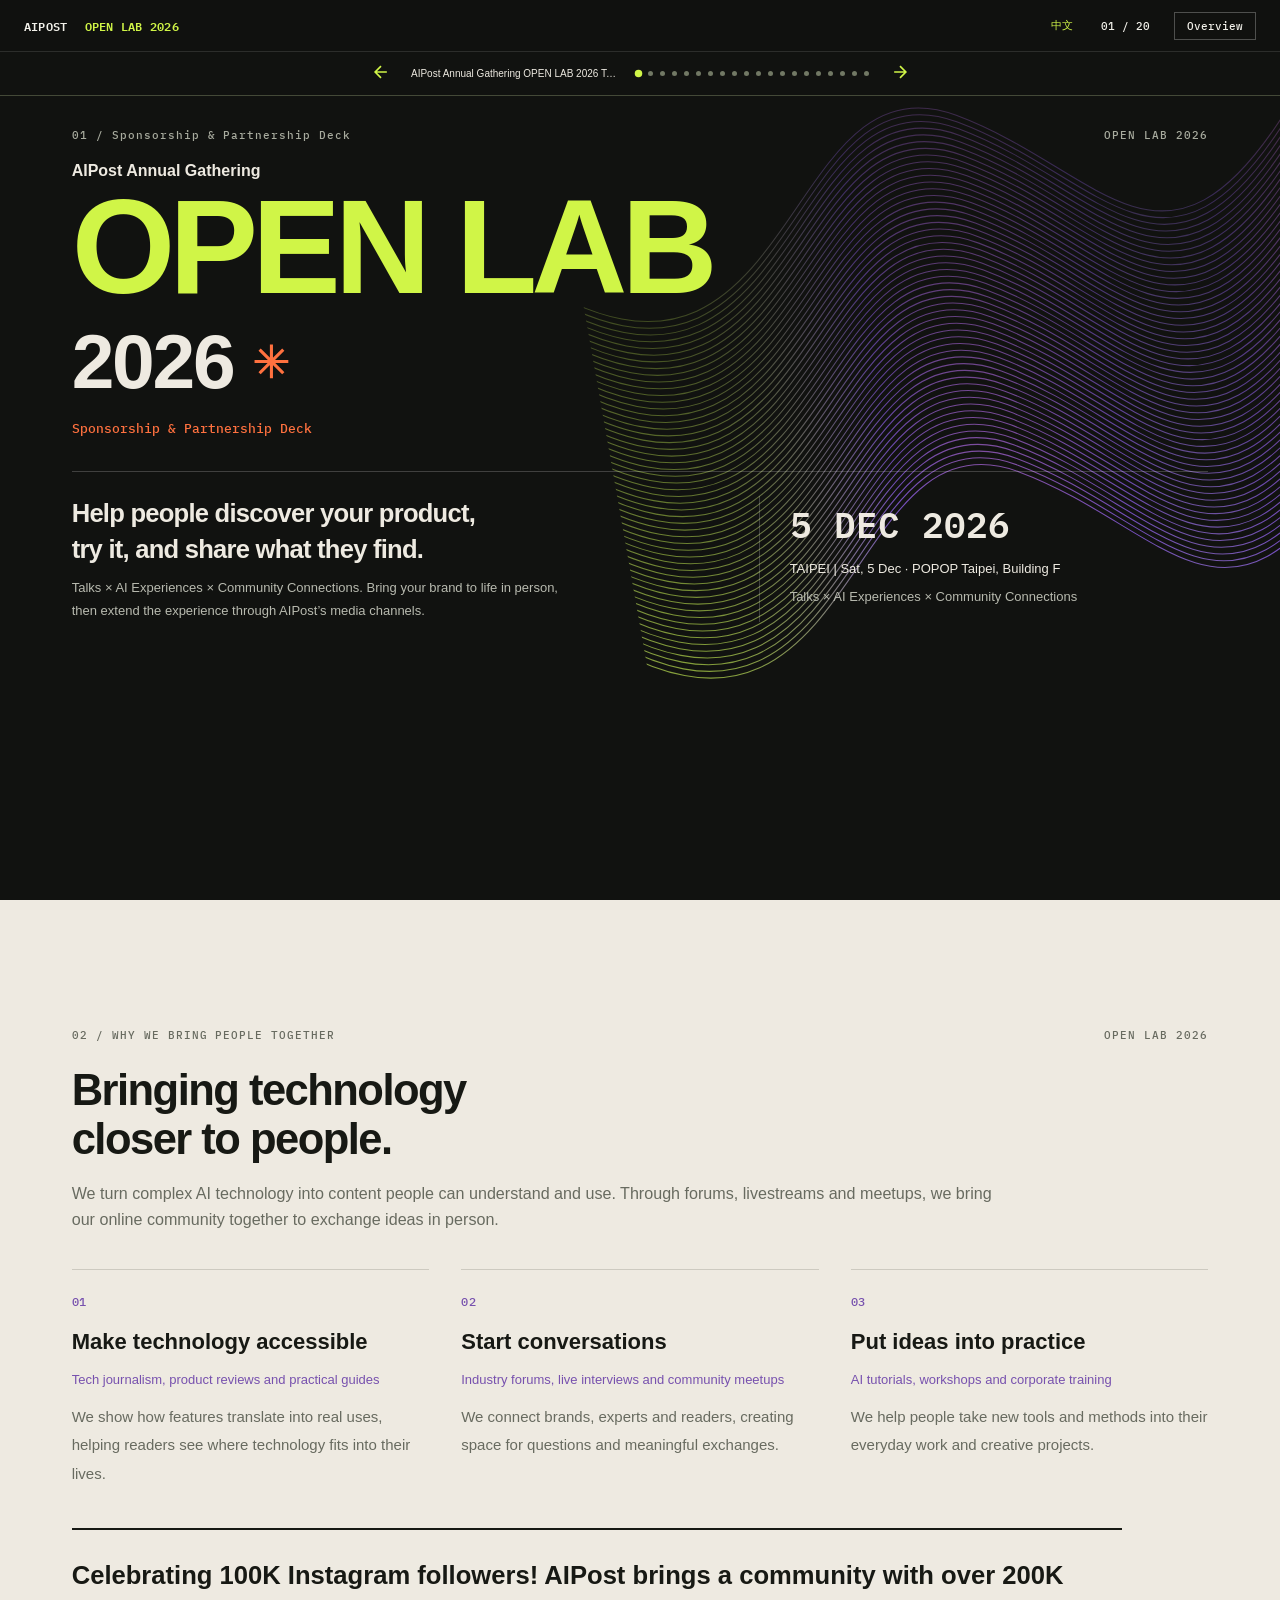
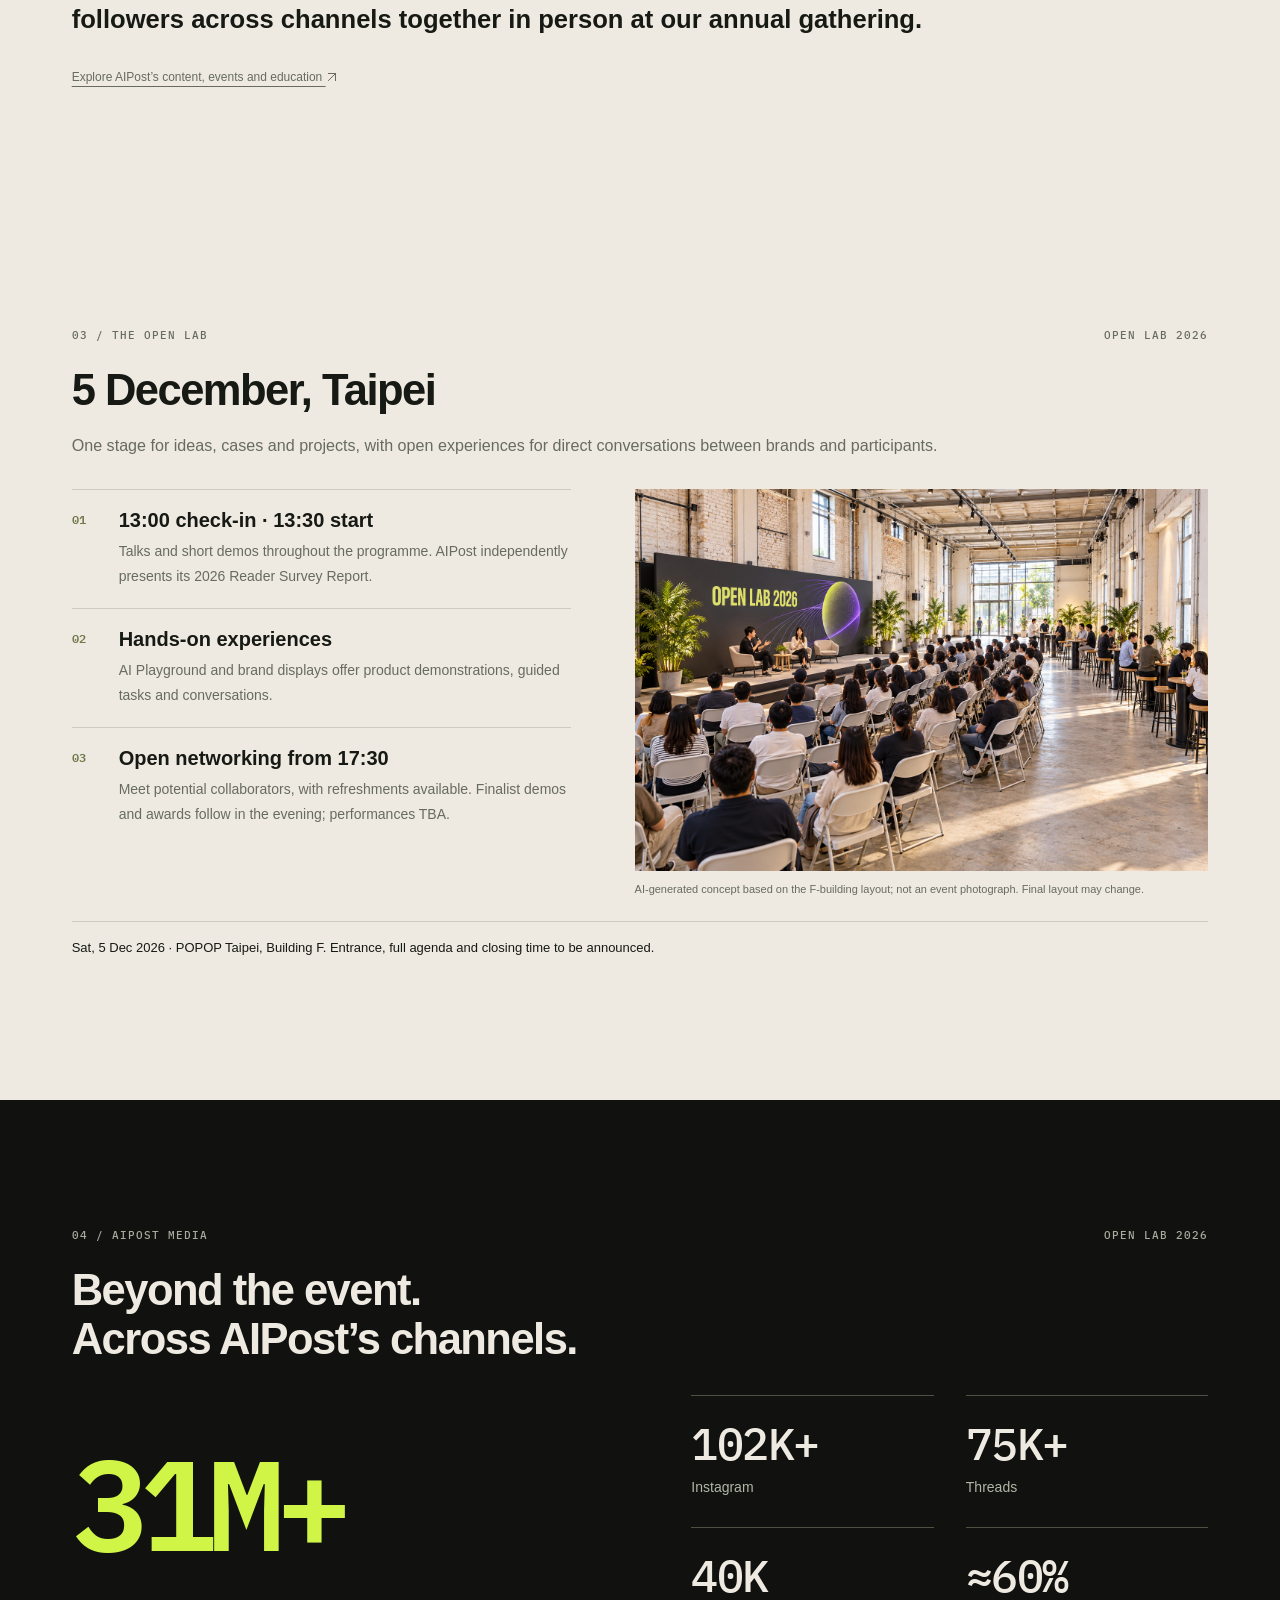
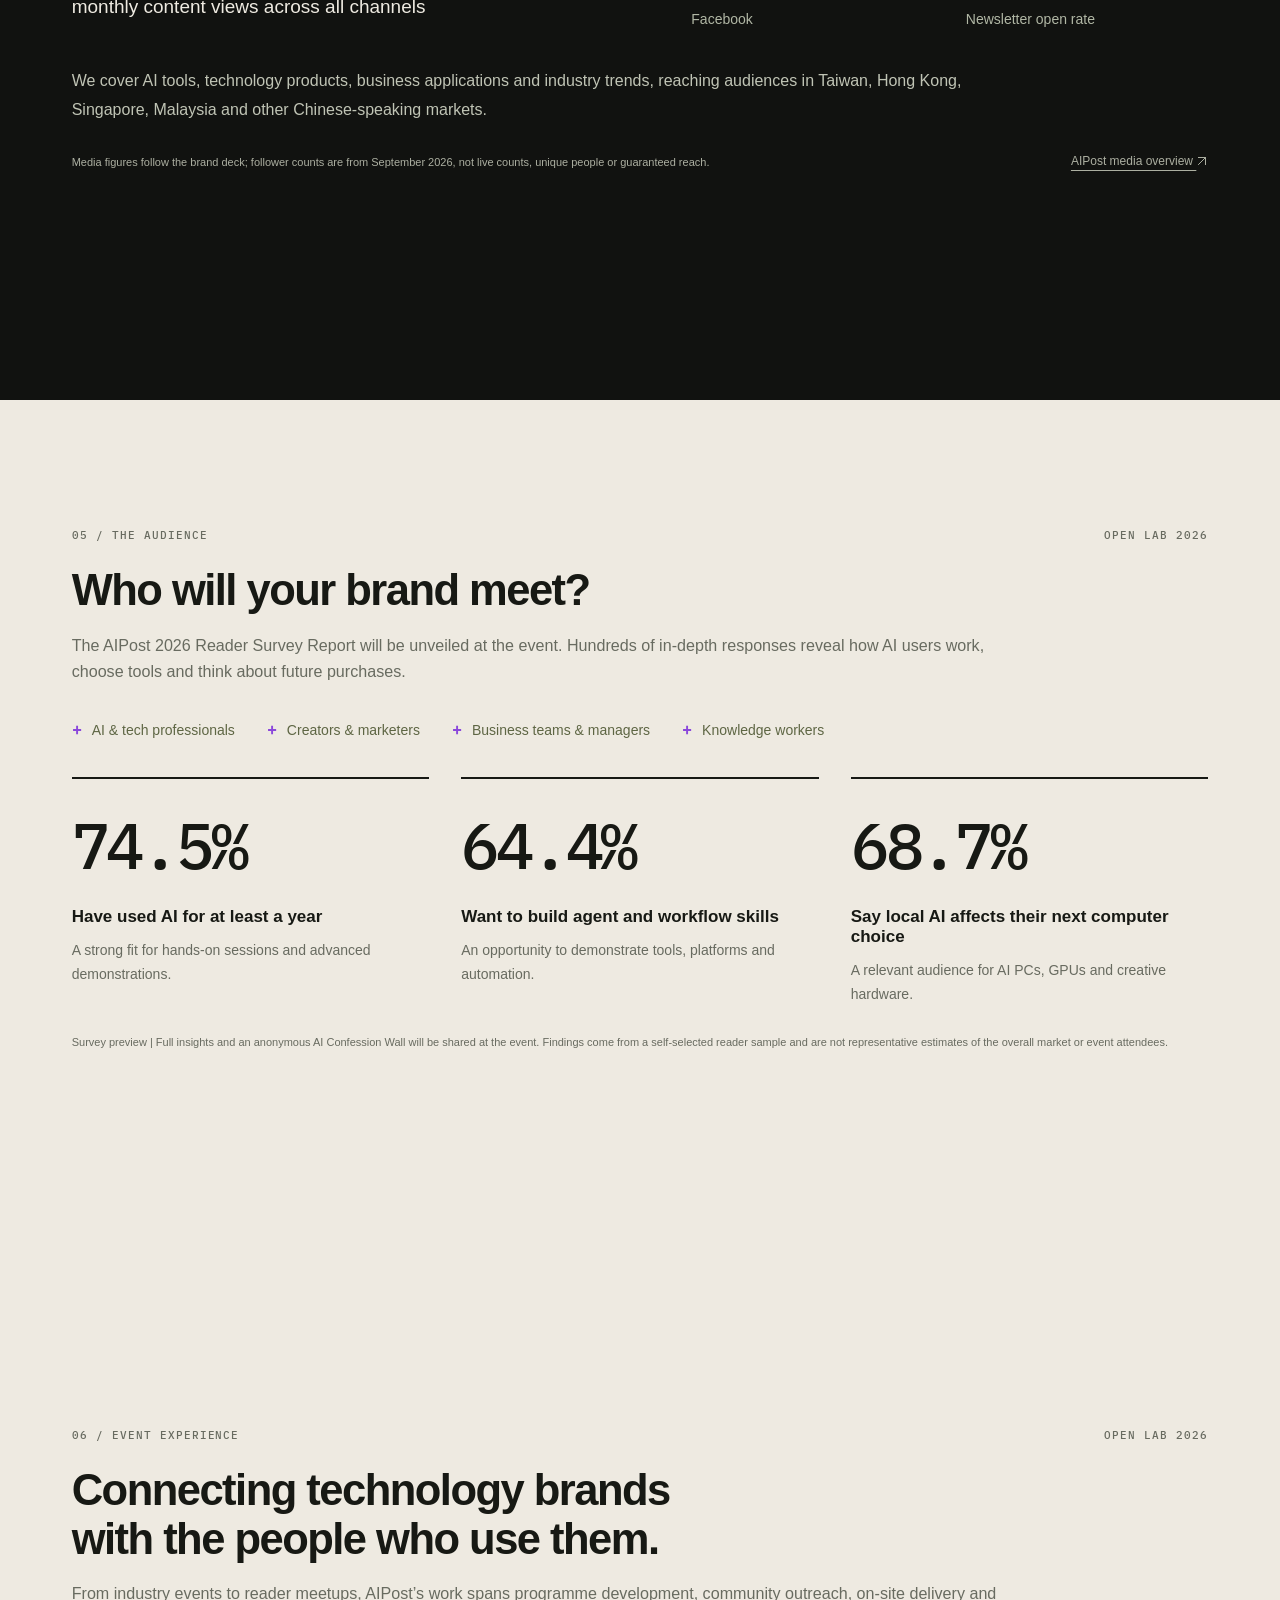
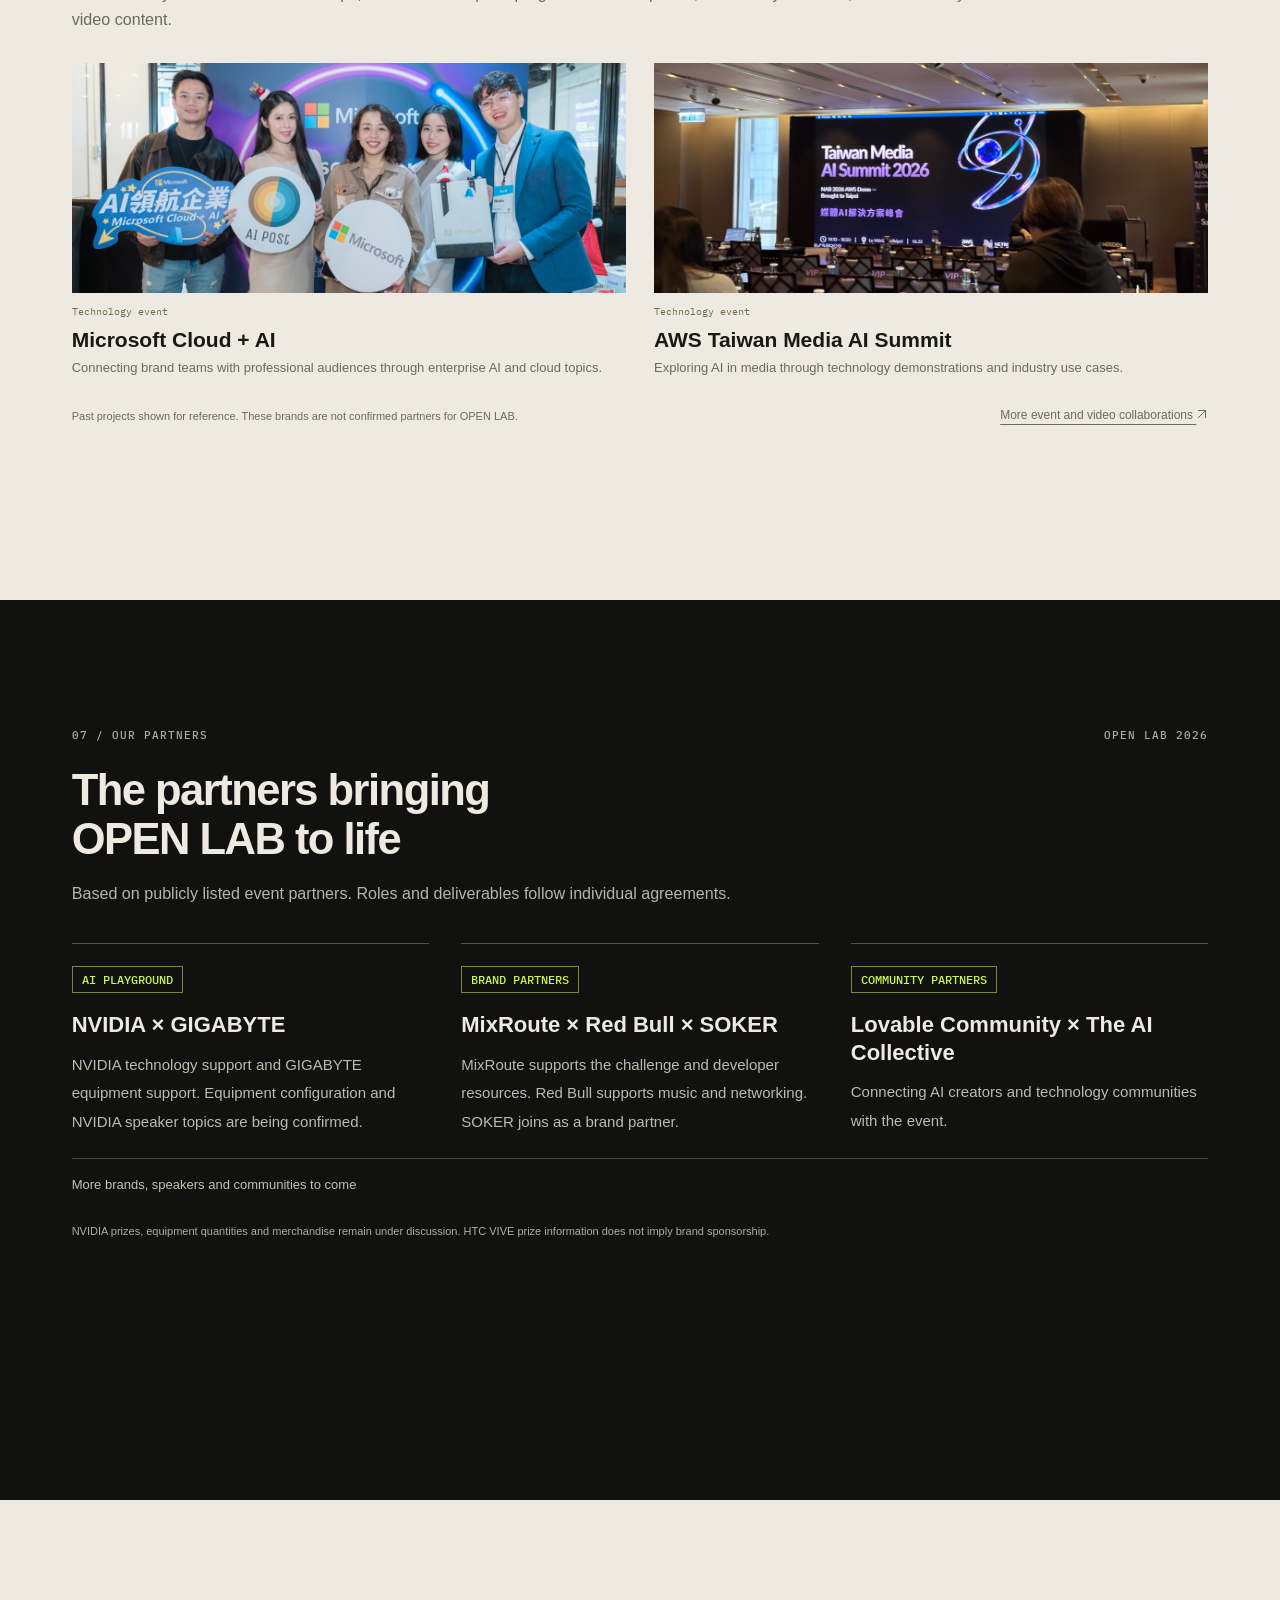
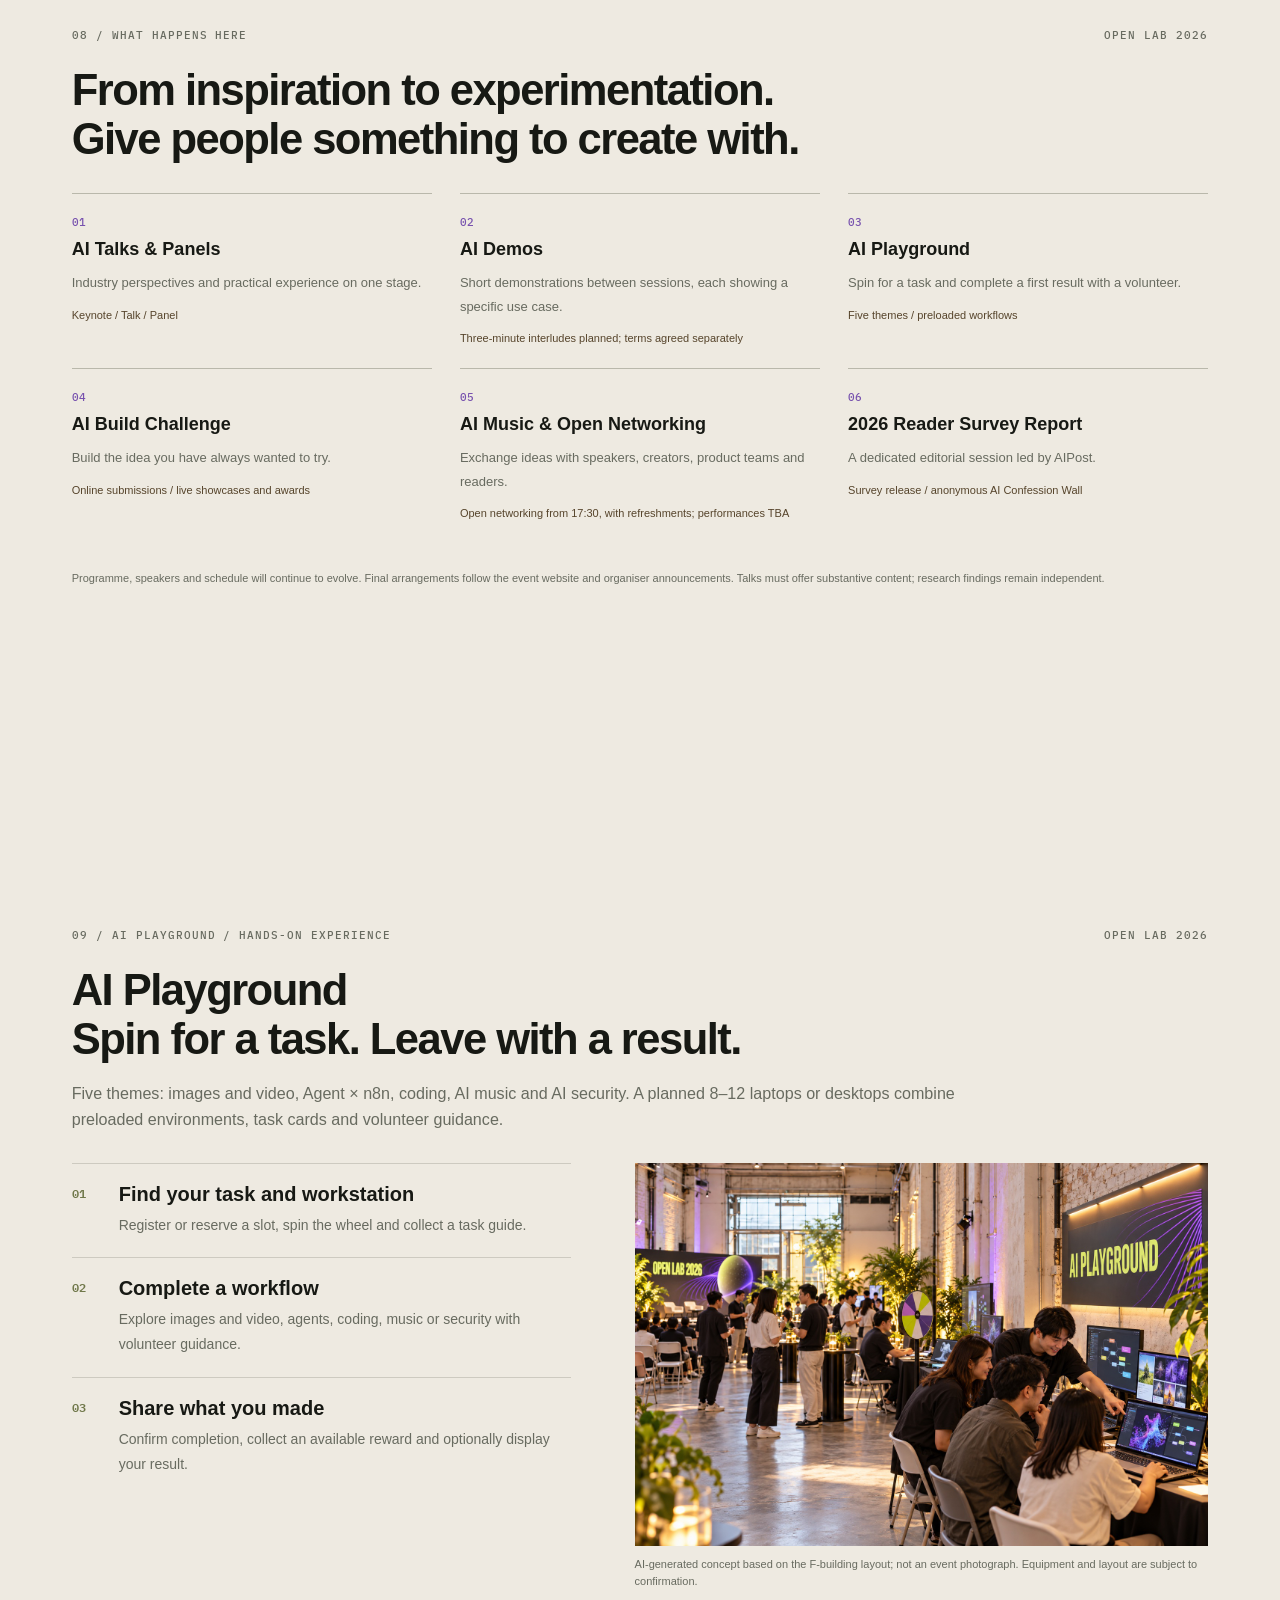
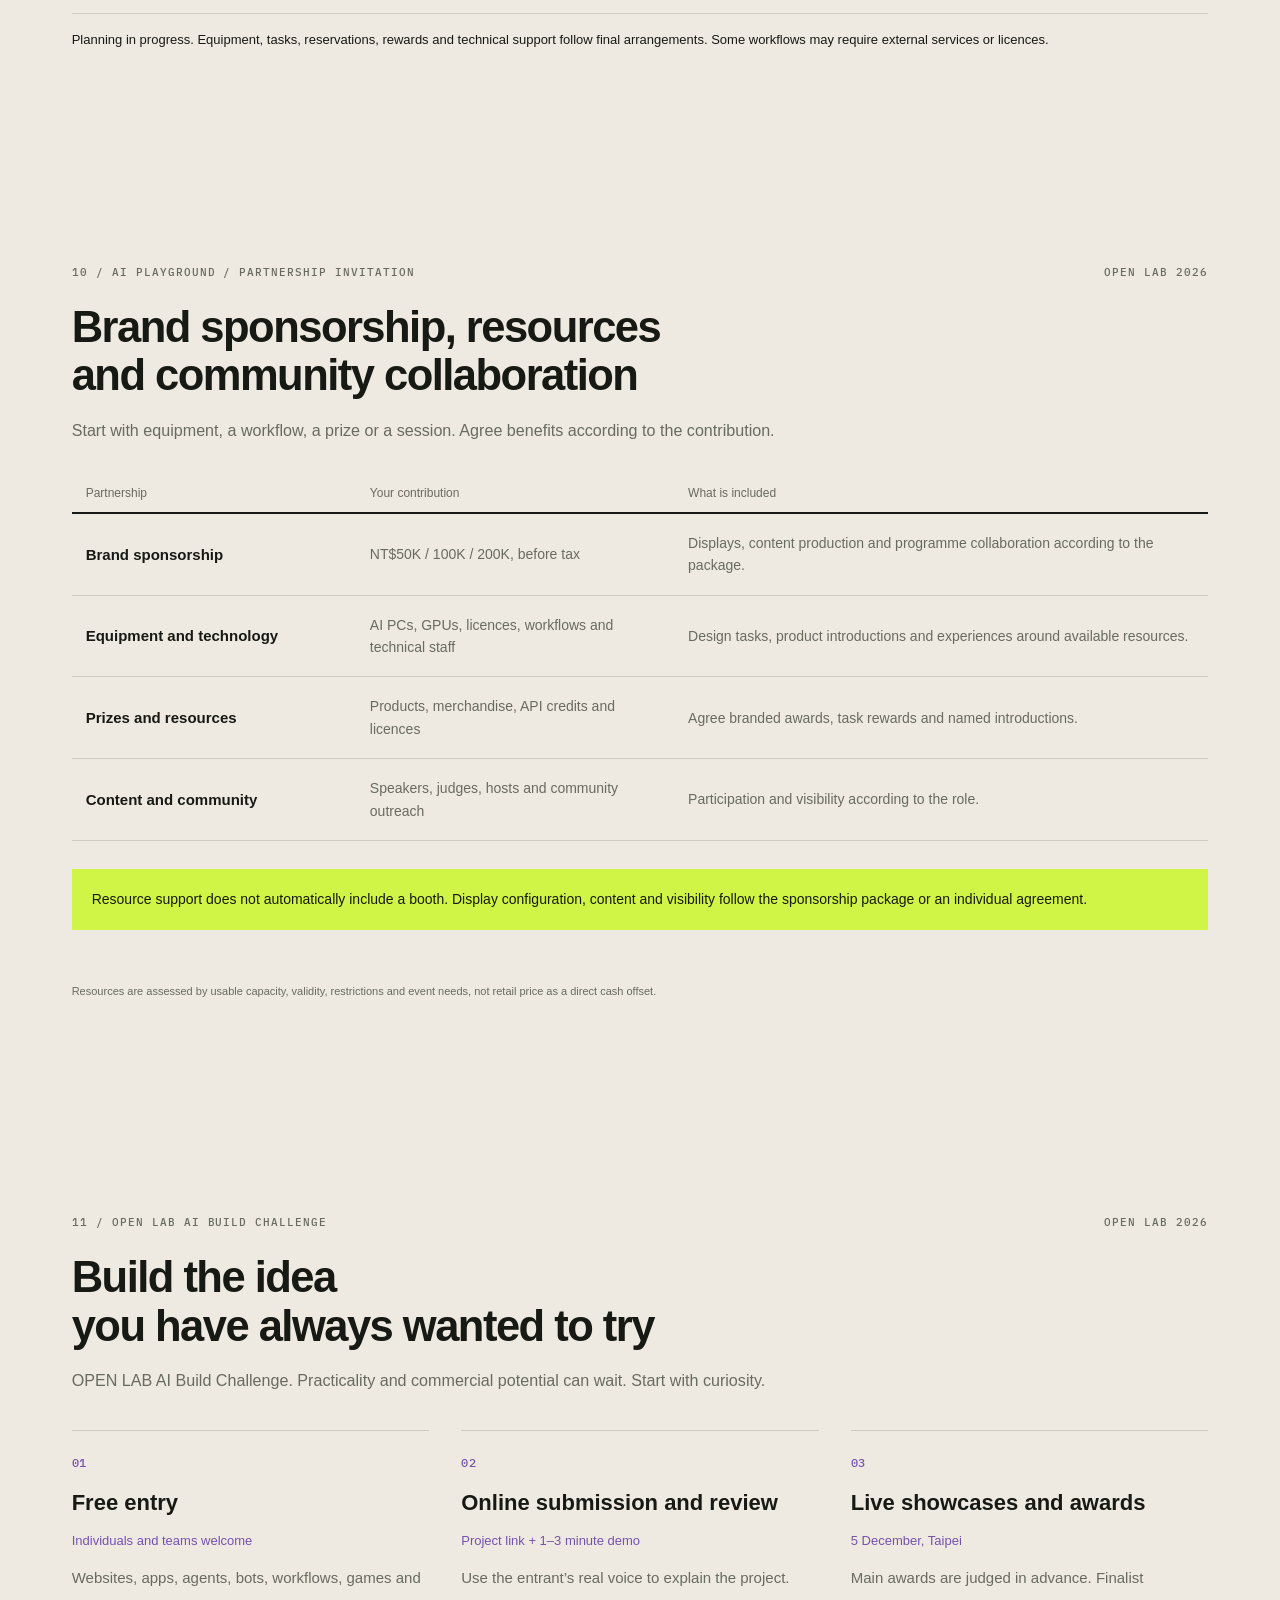
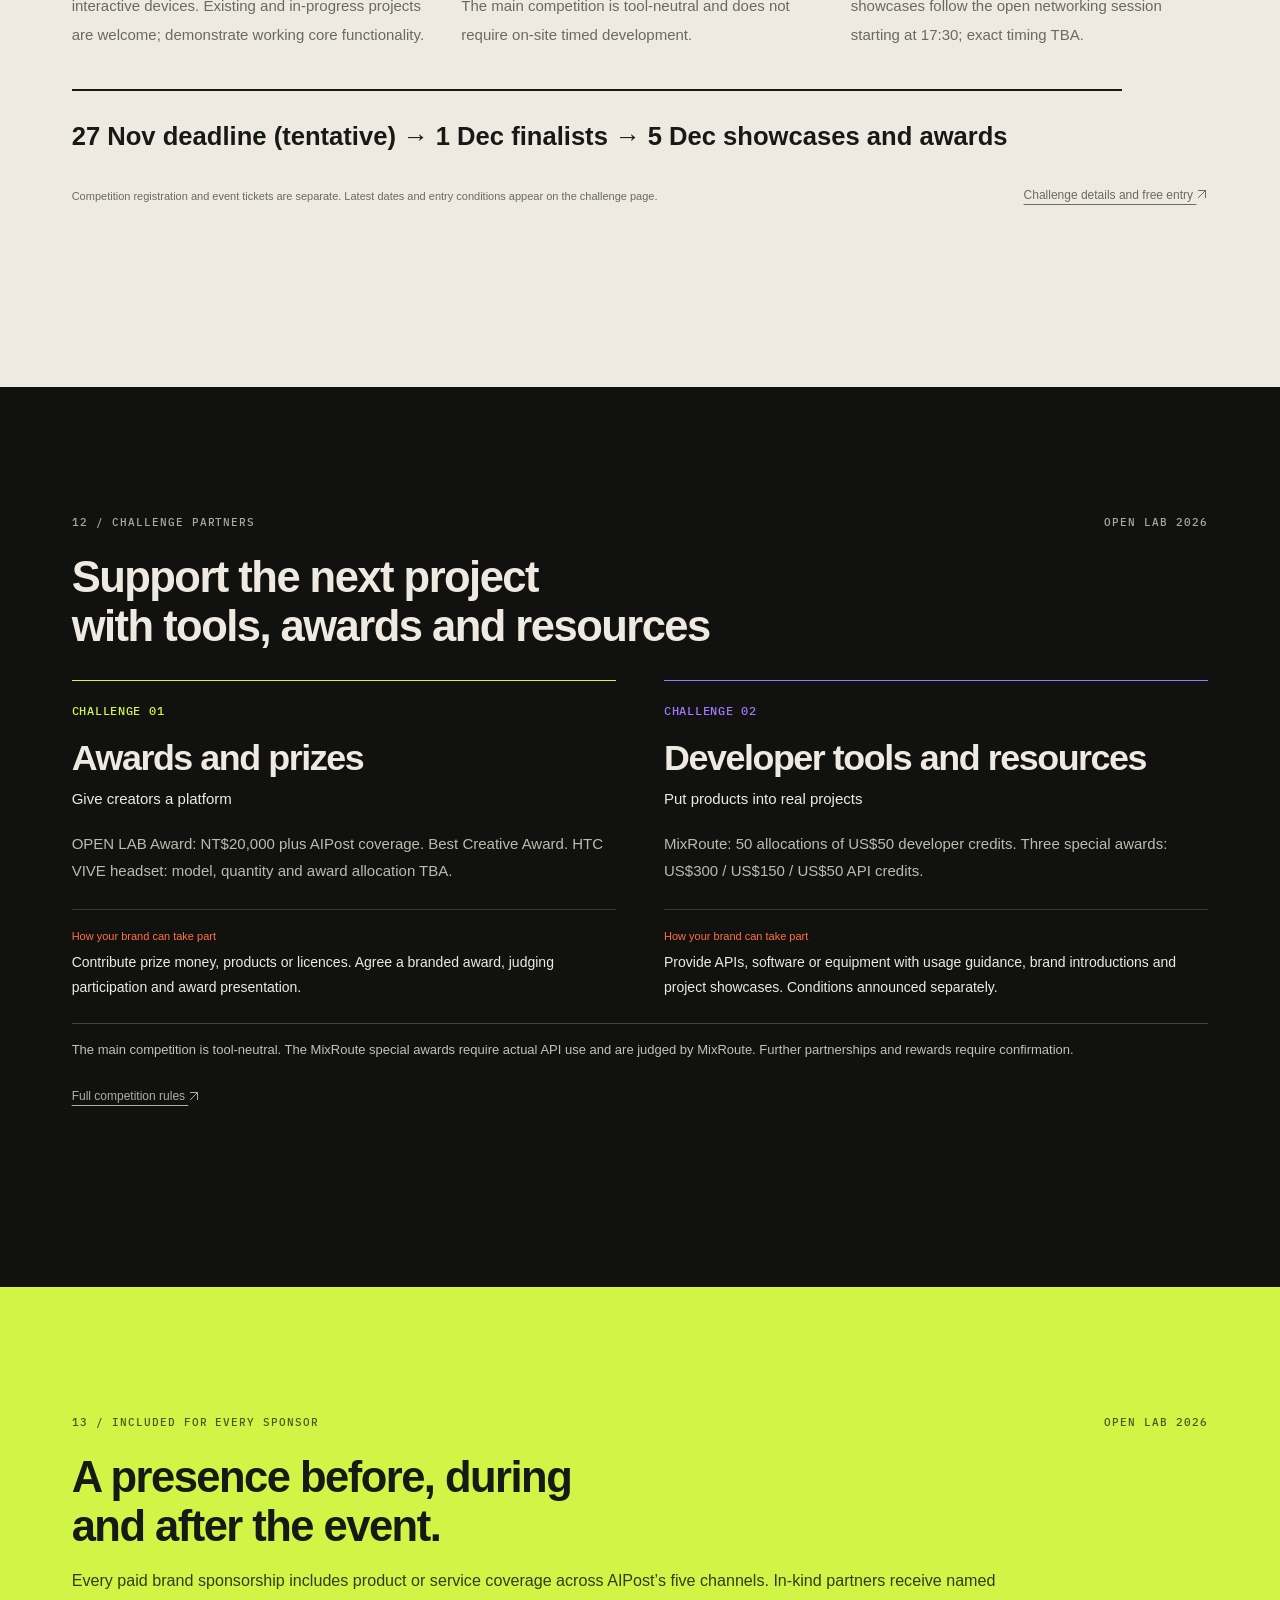
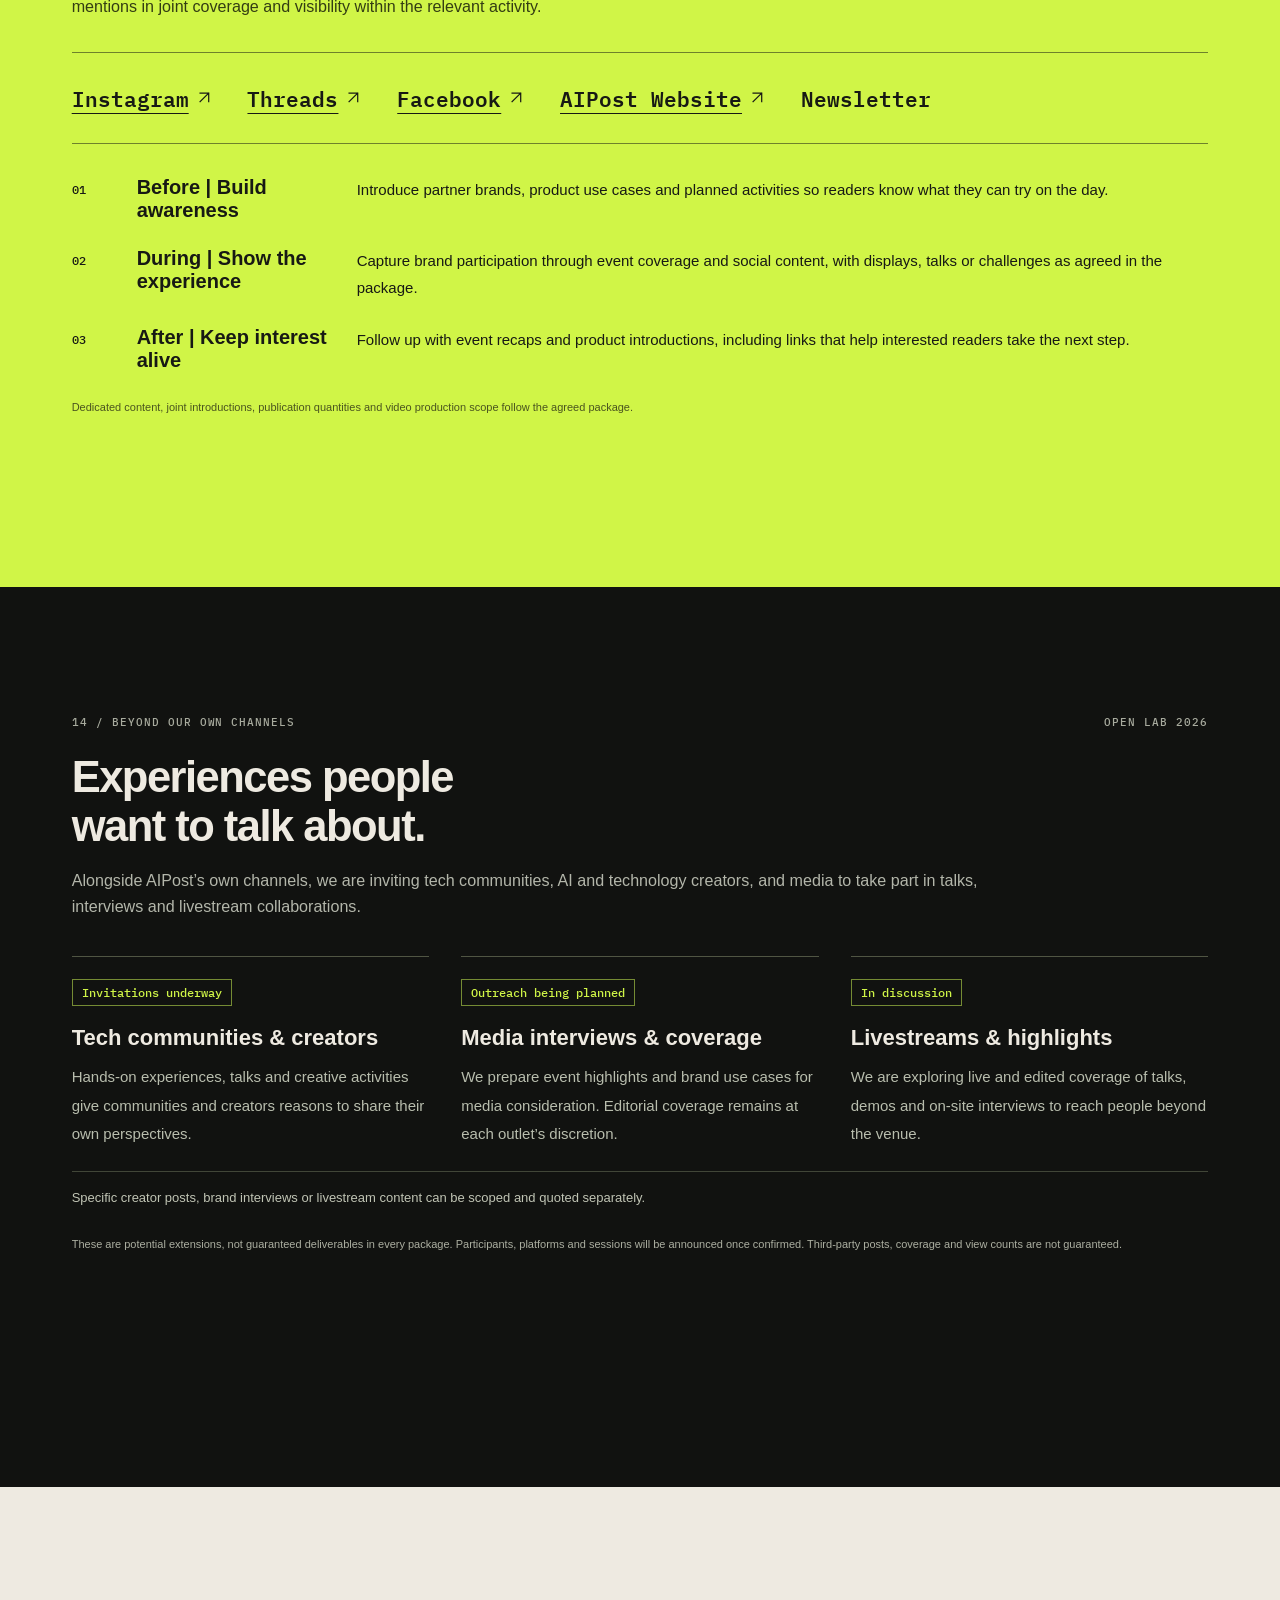
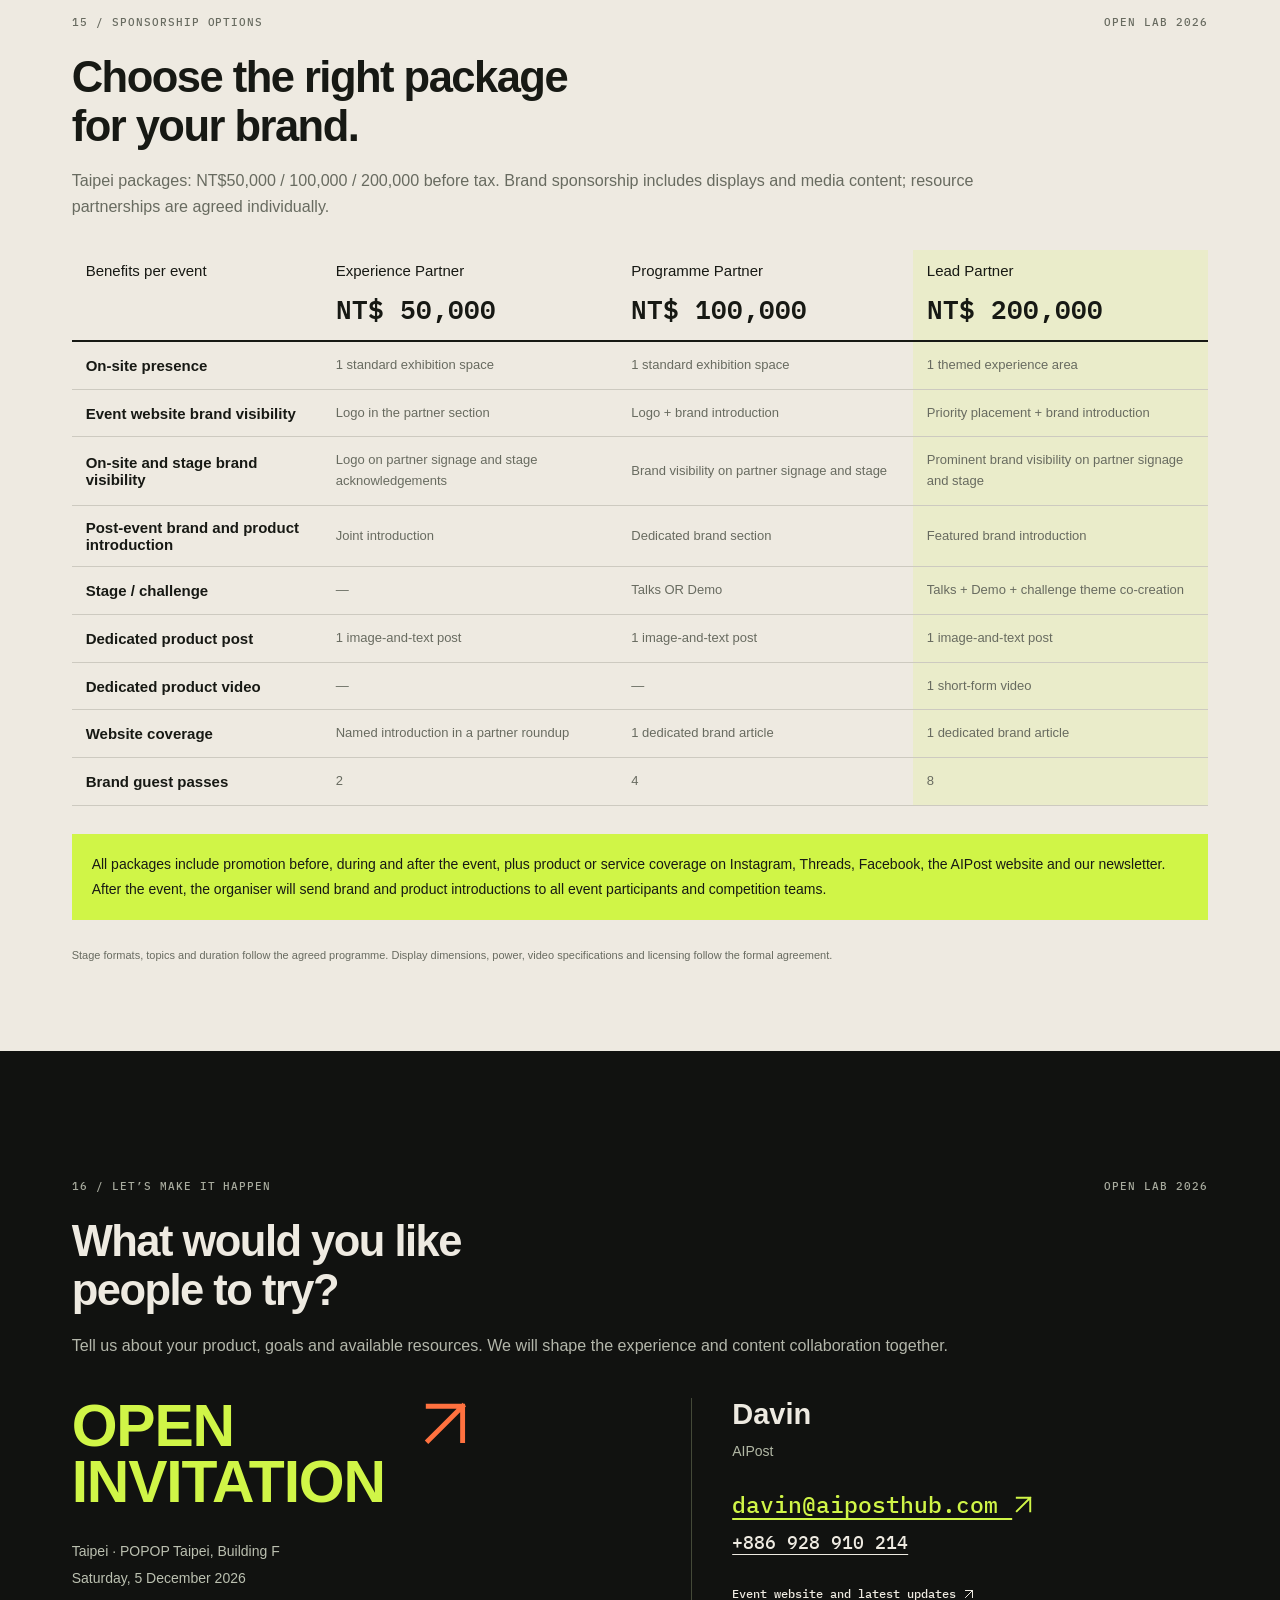
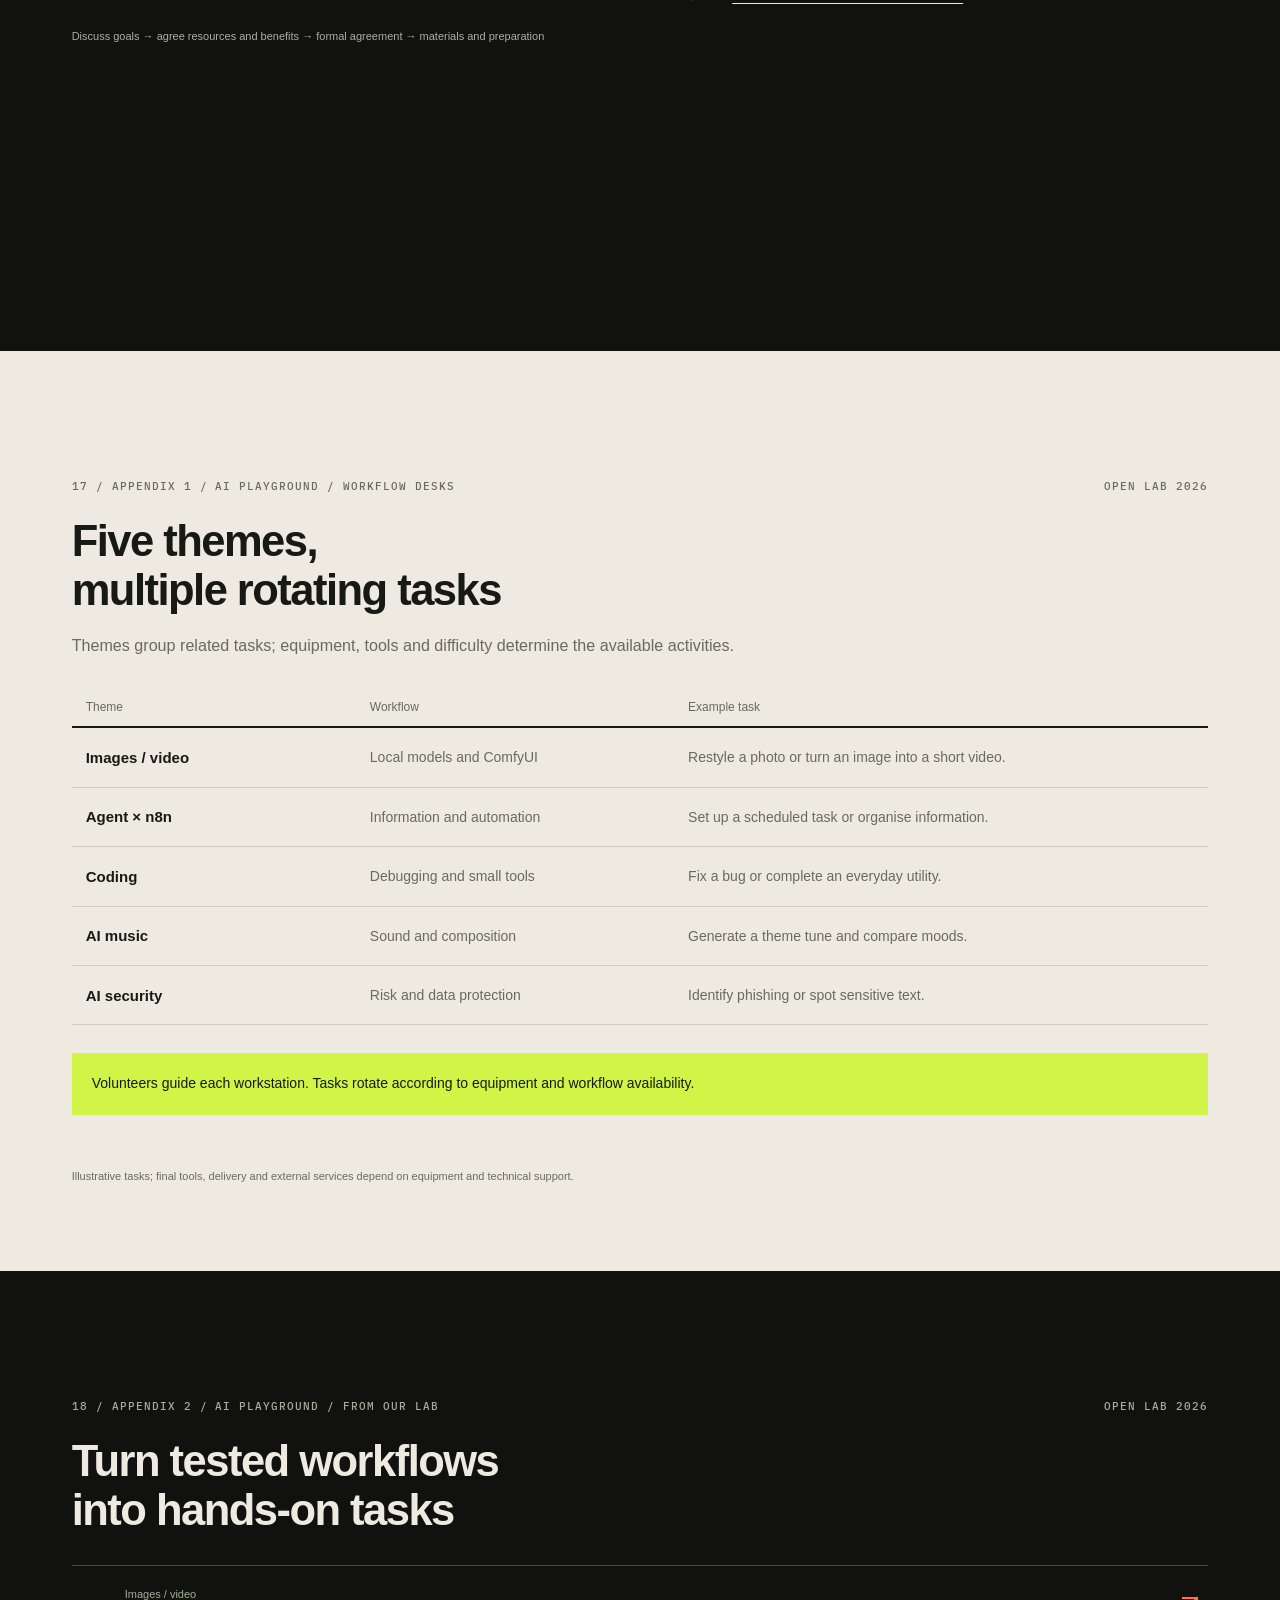
==== commit 51c31557: "Align partnership deck with annual gathering and latest event details" ====
--- a/en/index.html
+++ b/en/index.html
@@ -3,12 +3,12 @@
 <head>
   <meta charset="utf-8">
   <meta name="viewport" content="width=device-width, initial-scale=1">
-  <meta name="description" content="AIPost OPEN LAB 2026: 5 December at POPOP Taipei. AI experiences, talks, the AI Build Challenge and brand partnerships.">
-  <title>AIPost OPEN LAB 2026 — Sponsorship &amp; Partnership Deck</title>
+  <meta name="description" content="AIPost Annual Gathering OPEN LAB 2026: 5 December at POPOP Taipei, Building F. AI experiences, talks, the AI Build Challenge and brand partnerships.">
+  <title>AIPost Annual Gathering OPEN LAB 2026 — Sponsorship &amp; Partnership Deck</title>
   <link rel="preconnect" href="https://fonts.googleapis.com">
   <link rel="preconnect" href="https://fonts.gstatic.com" crossorigin>
   <link href="https://fonts.googleapis.com/css2?family=IBM+Plex+Mono:wght@400;600&family=Noto+Sans+TC:wght@400;500;700;900&display=swap" rel="stylesheet">
-  <link rel="stylesheet" href="../styles.css?v=20261027d">
+  <link rel="stylesheet" href="../styles.css?v=20261029annual">
 </head>
 <body>
   <header class="topbar">
@@ -31,8 +31,8 @@
     <div id="overviewGrid" class="overview__grid"></div>
   </dialog>
 
-  <script src="../content.js?v=20261027d"></script>
-  <script src="../content.en.js?v=20261027d"></script>
-  <script src="../app.js?v=20261027d"></script>
+  <script src="../content.js?v=20261029annual"></script>
+  <script src="../content.en.js?v=20261029annual"></script>
+  <script src="../app.js?v=20261029annual"></script>
 </body>
 </html>
